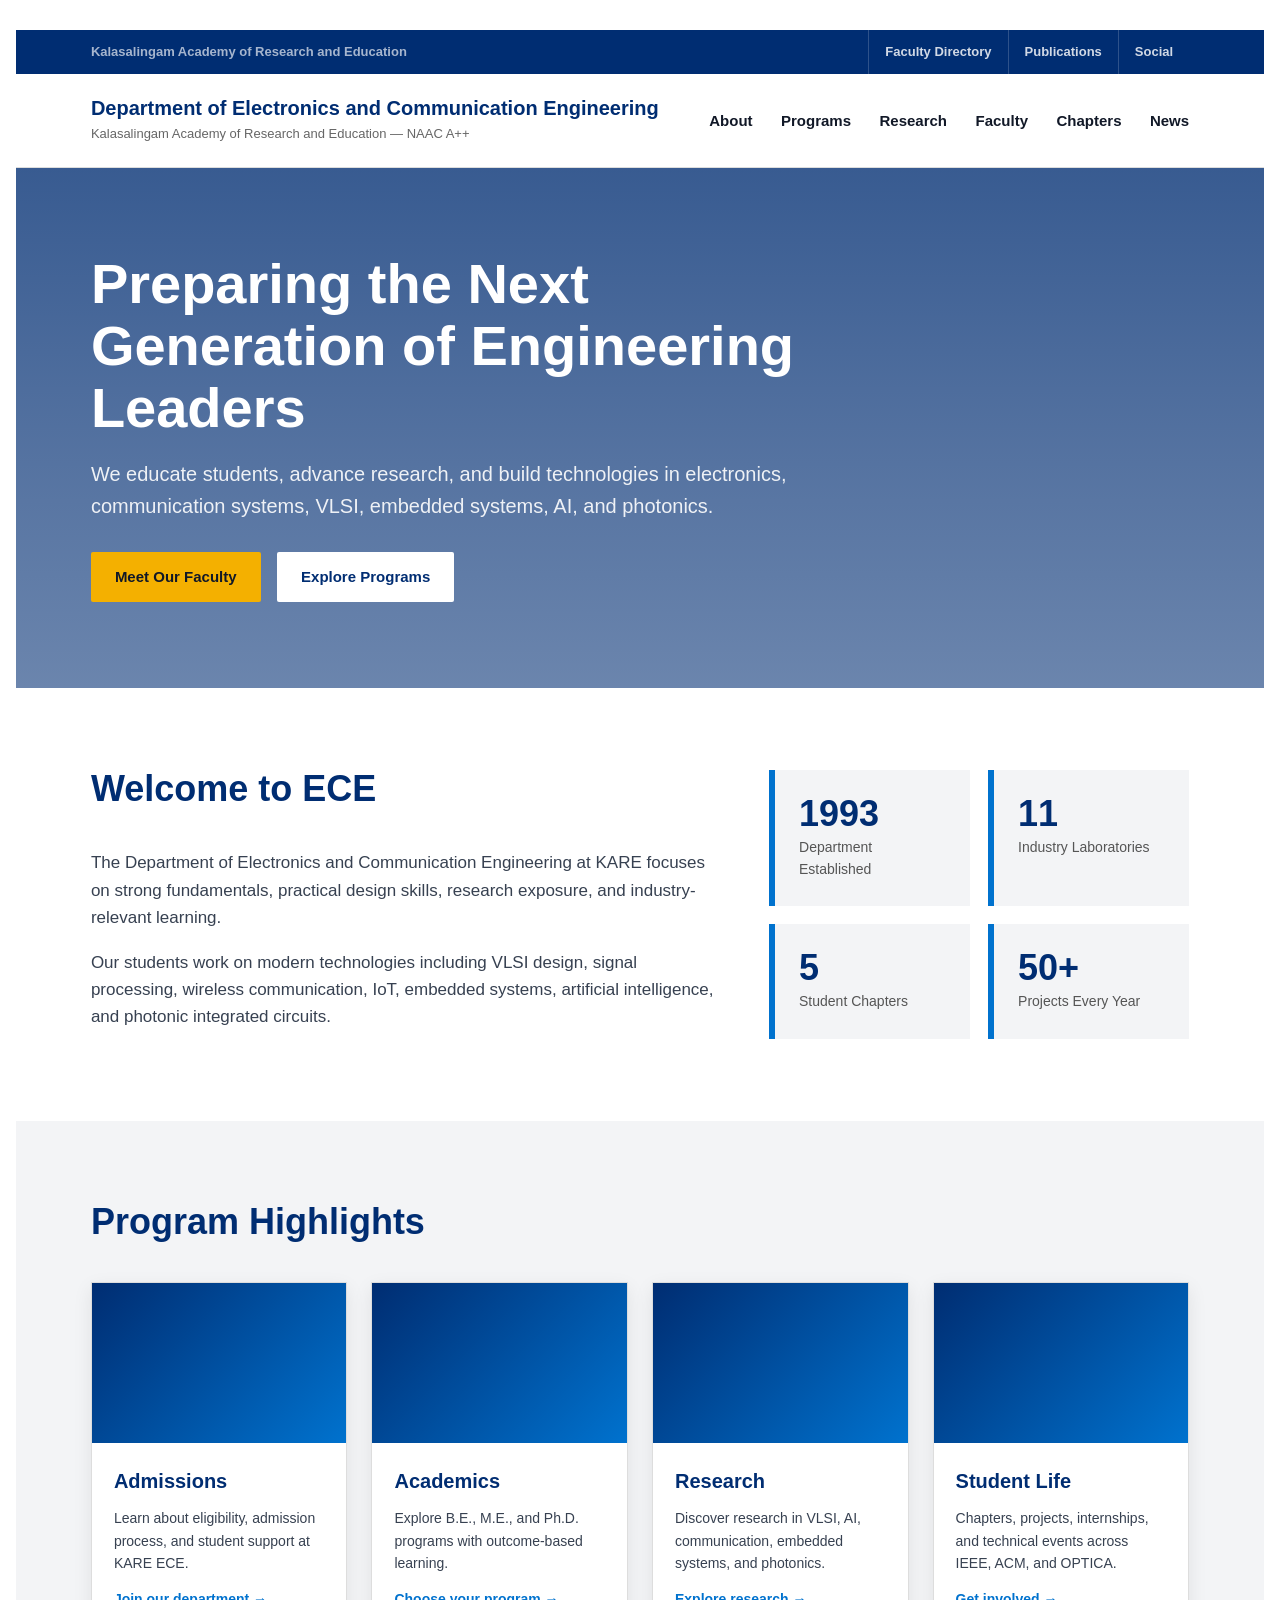
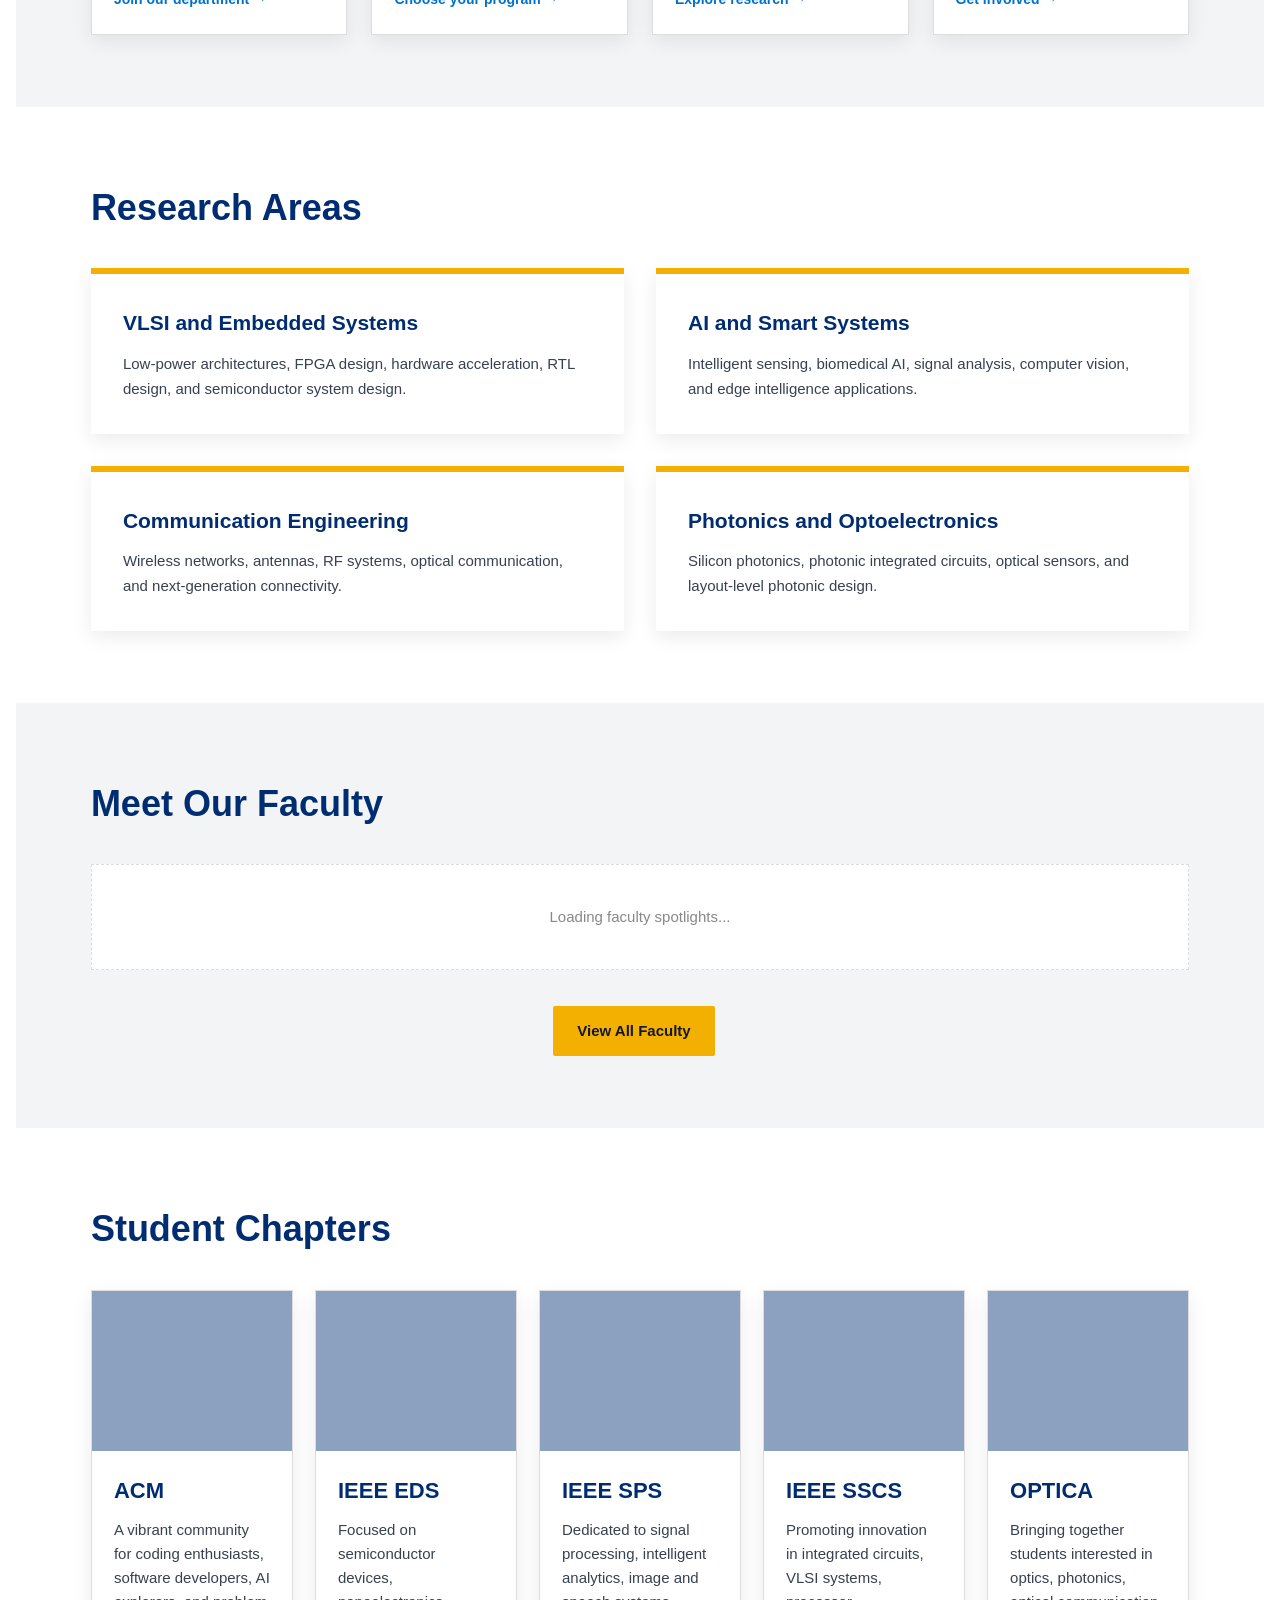
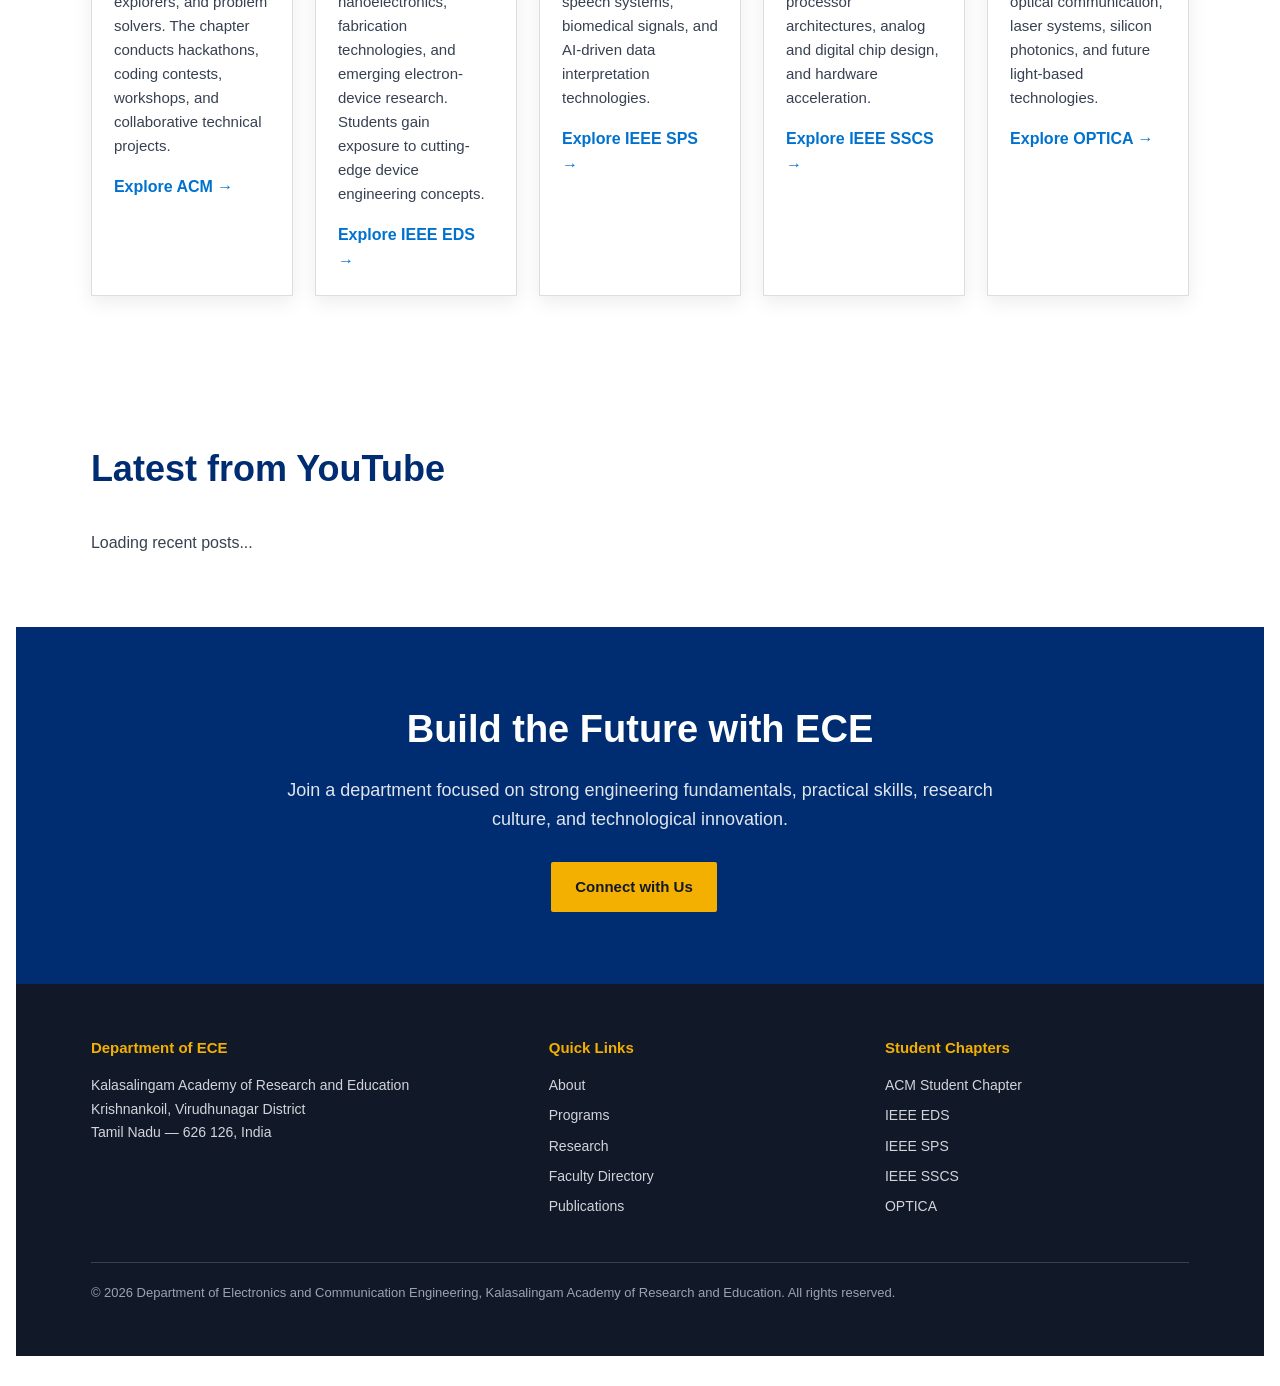
==== index.html @ 32661e1b "Update stats: department established 1993, 11 industry laboratories Co-Authored-By: Claude Sonnet 4." ====
<!DOCTYPE html>
<html lang="en">
<head>
  <meta charset="UTF-8" />
  <meta name="viewport" content="width=device-width, initial-scale=1.0" />
  <meta http-equiv="Content-Security-Policy" content="default-src 'self'; script-src 'self'; style-src 'self'; img-src 'self' data: https:; connect-src 'self' https://eceklu.in; frame-src https://www.youtube.com https://www.youtube-nocookie.com; object-src 'none'; base-uri 'self'; form-action 'self'; frame-ancestors 'none'">
  <meta name="referrer" content="strict-origin-when-cross-origin">
  <meta name="description" content="Department of Electronics and Communication Engineering, Kalasalingam Academy of Research and Education.">
  <title>ECE Department — Kalasalingam University</title>
  <link rel="stylesheet" href="assets/css/common.css">
  <link rel="stylesheet" href="assets/css/home.css">
  <script src="assets/js/common.js" defer></script>
  <script src="assets/js/home.js" defer></script>
</head>
<body>

  <div class="topbar">
    <span>Kalasalingam Academy of Research and Education</span>
    <div class="topbar-links">
      <a href="directory/">Faculty Directory</a>
      <a href="https://magazines.eceklu.in/" target="_blank" rel="noopener noreferrer">Publications</a>
      <a href="https://linktr.ee/kalasalingam.ece" target="_blank" rel="noopener noreferrer">Social</a>
    </div>
  </div>

  <header>
    <div class="logo">
      <h1>Department of Electronics and Communication Engineering</h1>
      <p>Kalasalingam Academy of Research and Education — NAAC A++</p>
    </div>
    <nav>
      <a href="#about">About</a>
      <a href="#programs">Programs</a>
      <a href="#research">Research</a>
      <a href="#faculty">Faculty</a>
      <a href="#chapters">Chapters</a>
      <a href="#news">News</a>
    </nav>
  </header>

  <section class="hero">
    <div class="hero-content">
      <h2>Preparing the Next Generation of Engineering Leaders</h2>
      <p>We educate students, advance research, and build technologies in electronics, communication systems, VLSI, embedded systems, AI, and photonics.</p>
      <a href="directory/" class="btn">Meet Our Faculty</a>
      <a href="#programs" class="btn secondary">Explore Programs</a>
    </div>
  </section>

  <section id="about">
    <div class="intro">
      <div>
        <h2 class="section-title">Welcome to ECE</h2>
        <p>The Department of Electronics and Communication Engineering at KARE focuses on strong fundamentals, practical design skills, research exposure, and industry-relevant learning.</p>
        <p>Our students work on modern technologies including VLSI design, signal processing, wireless communication, IoT, embedded systems, artificial intelligence, and photonic integrated circuits.</p>
      </div>
      <div class="stats">
        <div class="stat">
          <h3>1993</h3>
          <p>Department Established</p>
        </div>
        <div class="stat">
          <h3>11</h3>
          <p>Industry Laboratories</p>
        </div>
        <div class="stat">
          <h3>5</h3>
          <p>Student Chapters</p>
        </div>
        <div class="stat">
          <h3>50+</h3>
          <p>Projects Every Year</p>
        </div>
      </div>
    </div>
  </section>

  <section class="highlight" id="programs">
    <h2 class="section-title">Program Highlights</h2>
    <div class="cards">
      <div class="card">
        <div class="card-img"></div>
        <div class="card-content">
          <h3>Admissions</h3>
          <p>Learn about eligibility, admission process, and student support at KARE ECE.</p>
          <a href="#">Join our department →</a>
        </div>
      </div>
      <div class="card">
        <div class="card-img"></div>
        <div class="card-content">
          <h3>Academics</h3>
          <p>Explore B.E., M.E., and Ph.D. programs with outcome-based learning.</p>
          <a href="#">Choose your program →</a>
        </div>
      </div>
      <div class="card">
        <div class="card-img"></div>
        <div class="card-content">
          <h3>Research</h3>
          <p>Discover research in VLSI, AI, communication, embedded systems, and photonics.</p>
          <a href="#research">Explore research →</a>
        </div>
      </div>
      <div class="card">
        <div class="card-img"></div>
        <div class="card-content">
          <h3>Student Life</h3>
          <p>Chapters, projects, internships, and technical events across IEEE, ACM, and OPTICA.</p>
          <a href="#">Get involved →</a>
        </div>
      </div>
    </div>
  </section>

  <section id="research">
    <h2 class="section-title">Research Areas</h2>
    <div class="feature-grid">
      <div class="feature">
        <h3>VLSI and Embedded Systems</h3>
        <p>Low-power architectures, FPGA design, hardware acceleration, RTL design, and semiconductor system design.</p>
      </div>
      <div class="feature">
        <h3>AI and Smart Systems</h3>
        <p>Intelligent sensing, biomedical AI, signal analysis, computer vision, and edge intelligence applications.</p>
      </div>
      <div class="feature">
        <h3>Communication Engineering</h3>
        <p>Wireless networks, antennas, RF systems, optical communication, and next-generation connectivity.</p>
      </div>
      <div class="feature">
        <h3>Photonics and Optoelectronics</h3>
        <p>Silicon photonics, photonic integrated circuits, optical sensors, and layout-level photonic design.</p>
      </div>
    </div>
  </section>

  <section class="highlight" id="faculty" aria-label="Faculty spotlights">
    <h2 class="section-title">Meet Our Faculty</h2>
    <div id="faculty-spotlights" class="faculty-grid" role="status" aria-live="polite">
      <div class="faculty-loading">Loading faculty spotlights...</div>
    </div>
    <div class="section-more">
      <a href="directory/" class="btn">View All Faculty</a>
    </div>
  </section>

  <section id="chapters">
    <h2 class="section-title">Student Chapters</h2>
    <div class="chapter-grid">

      <div class="chapter-card">
        <div class="chapter-img acm"></div>
        <div class="chapter-content">
          <h3>ACM</h3>
          <p>A vibrant community for coding enthusiasts, software developers, AI explorers, and problem solvers. The chapter conducts hackathons, coding contests, workshops, and collaborative technical projects.</p>
          <a href="https://karesgbd.acm.org/" target="_blank" rel="noopener noreferrer">Explore ACM →</a>
        </div>
      </div>

      <div class="chapter-card">
        <div class="chapter-img eds"></div>
        <div class="chapter-content">
          <h3>IEEE EDS</h3>
          <p>Focused on semiconductor devices, nanoelectronics, fabrication technologies, and emerging electron-device research. Students gain exposure to cutting-edge device engineering concepts.</p>
          <a href="https://edu.ieee.org/in-kare/eds/" target="_blank" rel="noopener noreferrer">Explore IEEE EDS →</a>
        </div>
      </div>

      <div class="chapter-card">
        <div class="chapter-img sps"></div>
        <div class="chapter-content">
          <h3>IEEE SPS</h3>
          <p>Dedicated to signal processing, intelligent analytics, image and speech systems, biomedical signals, and AI-driven data interpretation technologies.</p>
          <a href="https://www.linkedin.com/company/kare-ieee-sps/" target="_blank" rel="noopener noreferrer">Explore IEEE SPS →</a>
        </div>
      </div>

      <div class="chapter-card">
        <div class="chapter-img sscs"></div>
        <div class="chapter-content">
          <h3>IEEE SSCS</h3>
          <p>Promoting innovation in integrated circuits, VLSI systems, processor architectures, analog and digital chip design, and hardware acceleration.</p>
          <a href="https://www.linkedin.com/in/kare-ieee-solid-state-circuits-society-700172391/" target="_blank" rel="noopener noreferrer">Explore IEEE SSCS →</a>
        </div>
      </div>

      <div class="chapter-card">
        <div class="chapter-img optica"></div>
        <div class="chapter-content">
          <h3>OPTICA</h3>
          <p>Bringing together students interested in optics, photonics, optical communication, laser systems, silicon photonics, and future light-based technologies.</p>
          <a href="https://sites.google.com/klu.ac.in/optica/" target="_blank" rel="noopener noreferrer">Explore OPTICA →</a>
        </div>
      </div>

    </div>
  </section>

  <section id="news" aria-label="Latest updates">
    <h2 class="section-title">Latest from YouTube</h2>
    <div id="content" role="status" aria-live="polite">Loading recent posts...</div>
  </section>

  <section class="cta">
    <h2>Build the Future with ECE</h2>
    <p>Join a department focused on strong engineering fundamentals, practical skills, research culture, and technological innovation.</p>
    <a href="https://linktr.ee/kalasalingam.ece" target="_blank" rel="noopener noreferrer" class="btn">Connect with Us</a>
  </section>

  <footer>
    <div class="footer-grid">
      <div>
        <h3>Department of ECE</h3>
        <p>Kalasalingam Academy of Research and Education<br>Krishnankoil, Virudhunagar District<br>Tamil Nadu — 626 126, India</p>
      </div>
      <div>
        <h3>Quick Links</h3>
        <a href="#about">About</a>
        <a href="#programs">Programs</a>
        <a href="#research">Research</a>
        <a href="directory/">Faculty Directory</a>
        <a href="https://magazines.eceklu.in/" target="_blank" rel="noopener noreferrer">Publications</a>
      </div>
      <div>
        <h3>Student Chapters</h3>
        <a href="https://karesgbd.acm.org/" target="_blank" rel="noopener noreferrer">ACM Student Chapter</a>
        <a href="https://edu.ieee.org/in-kare/eds/" target="_blank" rel="noopener noreferrer">IEEE EDS</a>
        <a href="https://www.linkedin.com/company/kare-ieee-sps/" target="_blank" rel="noopener noreferrer">IEEE SPS</a>
        <a href="https://www.linkedin.com/in/kare-ieee-solid-state-circuits-society-700172391/" target="_blank" rel="noopener noreferrer">IEEE SSCS</a>
        <a href="https://sites.google.com/klu.ac.in/optica/" target="_blank" rel="noopener noreferrer">OPTICA</a>
      </div>
    </div>
    <div class="copyright">
      &copy; 2026 Department of Electronics and Communication Engineering, Kalasalingam Academy of Research and Education. All rights reserved.
    </div>
  </footer>

</body>
</html>
---- assets/css/common.css ----
:root {
  color-scheme: light dark;
  --brand-blue: #0d5cab;
  --brand-blue-ink: #123f73;
  --brand-blue-muted: #4b6789;
  --brand-blue-soft: #f4f8fe;
  --brand-blue-border: #d3dfef;
  --bg: #f7f9fc;
  --surface: #ffffff;
  --text: #1a1a1a;
  --muted: #555555;
  --link: var(--brand-blue);
  --border: #d9dee5;
  --photo-bg: #f4f6f8;
  --photo-fallback-text: #4a5560;
  --photo-fallback-grad-1: #e7edf3;
  --photo-fallback-grad-2: #f7fafc;
}

@media (prefers-color-scheme: dark) {
  :root {
    --bg: #0f141b;
    --surface: #171e27;
    --text: #e7edf5;
    --muted: #a9b6c5;
    --link: #8ab4ff;
    --border: #2b3643;
    --photo-bg: #121923;
    --photo-fallback-text: #c7d2df;
    --photo-fallback-grad-1: #223142;
    --photo-fallback-grad-2: #172331;
  }
}

body {
  font-family: "Segoe UI", "Helvetica Neue", Helvetica, Arial, sans-serif;
  max-width: 1000px;
  margin: 30px auto;
  padding: 0 16px;
  line-height: 1.5;
  color: var(--text);
  background: var(--bg);
}

a {
  color: var(--link);
  text-decoration: none;
}

a:hover,
a:focus-visible {
  text-decoration: underline;
}

.meta {
  margin: 4px 0;
  color: var(--muted);
  font-size: 0.96rem;
}

.photo-wrap {
  border: 1px solid var(--border);
  border-radius: 10px;
  overflow: hidden;
  background: var(--photo-bg);
  flex-shrink: 0;
  position: relative;
}

.photo {
  width: 100%;
  height: 100%;
  object-fit: cover;
  display: block;
}

.photo-fallback {
  width: 100%;
  height: 100%;
  display: none;
  align-items: center;
  justify-content: center;
  color: var(--photo-fallback-text);
  font-weight: 700;
  background: linear-gradient(145deg, var(--photo-fallback-grad-1), var(--photo-fallback-grad-2));
}
---- assets/css/home.css ----
/* ─── Variables ──────────────────────────────────────────────── */
:root {
  --blue:       #002d72;
  --light-blue: #0072ce;
  --gold:       #f4b000;
  --dark:       #111827;
  --gray:       #f3f4f6;
  --text:       #374151;
  --white:      #ffffff;
  --border:     #dddddd;
  --shadow:     0 6px 18px rgba(0, 0, 0, 0.08);
}

/* ─── Base overrides ─────────────────────────────────────────── */
*,
*::before,
*::after {
  margin: 0;
  padding: 0;
  box-sizing: border-box;
}

body {
  font-family: Arial, Helvetica, sans-serif;
  color: var(--text);
  line-height: 1.6;
  background: var(--white);
  max-width: 100%;
  -webkit-font-smoothing: antialiased;
}

a {
  text-decoration: none;
  color: inherit;
}

/* ─── Topbar ─────────────────────────────────────────────────── */
.topbar {
  background: var(--blue);
  color: white;
  padding: 0 6%;
  height: 44px;
  display: flex;
  justify-content: space-between;
  align-items: center;
  position: sticky;
  top: 0;
  z-index: 20;
}

.topbar span {
  font-size: 13px;
  font-weight: 600;
  color: rgba(255, 255, 255, 0.65);
  white-space: nowrap;
}

.topbar-links {
  display: flex;
  align-items: stretch;
  height: 100%;
}

.topbar a {
  display: flex;
  align-items: center;
  padding: 0 16px;
  font-size: 13px;
  font-weight: 600;
  color: rgba(255, 255, 255, 0.82);
  border-left: 1px solid rgba(255, 255, 255, 0.18);
  transition: color 0.12s, background 0.12s;
  white-space: nowrap;
}

.topbar a:hover {
  color: var(--white);
  background: rgba(255, 255, 255, 0.08);
}

/* ─── Header ─────────────────────────────────────────────────── */
header {
  background: var(--white);
  border-bottom: 1px solid var(--border);
  padding: 22px 6%;
  display: flex;
  justify-content: space-between;
  align-items: center;
  gap: 24px;
}

.logo h1 {
  color: var(--blue);
  font-size: 20px;
  line-height: 1.25;
}

.logo p {
  color: #666;
  font-size: 13px;
  margin-top: 3px;
}

nav a {
  margin-left: 24px;
  font-size: 15px;
  font-weight: bold;
  color: var(--dark);
  transition: color 0.12s;
}

nav a:hover {
  color: var(--light-blue);
}

/* ─── Hero ───────────────────────────────────────────────────── */
.hero {
  min-height: 520px;
  background:
    linear-gradient(rgba(0, 45, 114, 0.78), rgba(0, 45, 114, 0.58)),
    url("https://images.unsplash.com/photo-1581090700227-1e37b190418e?auto=format&fit=crop&w=1600&q=80");
  background-size: cover;
  background-position: center;
  color: var(--white);
  display: flex;
  align-items: center;
  padding: 60px 6%;
}

.hero-content {
  max-width: 760px;
}

.hero h2 {
  font-size: 56px;
  line-height: 1.1;
  margin-bottom: 20px;
}

.hero p {
  font-size: 20px;
  margin-bottom: 30px;
  opacity: 0.9;
}

/* ─── Buttons ────────────────────────────────────────────────── */
.btn {
  display: inline-block;
  background: var(--gold);
  color: var(--dark);
  padding: 13px 24px;
  font-weight: bold;
  font-size: 15px;
  border-radius: 2px;
  margin-right: 12px;
  transition: opacity 0.15s;
}

.btn:hover {
  opacity: 0.88;
  color: var(--dark);
}

.btn.secondary {
  background: var(--white);
  color: var(--blue);
}

/* ─── Sections ───────────────────────────────────────────────── */
section {
  padding: 72px 6%;
}

.section-title {
  font-size: 36px;
  color: var(--blue);
  margin-bottom: 32px;
}

.highlight {
  background: var(--gray);
}

/* ─── Intro ──────────────────────────────────────────────────── */
.intro {
  display: grid;
  grid-template-columns: 1.2fr 0.8fr;
  gap: 48px;
  align-items: center;
}

.intro p {
  font-size: 17px;
  margin-bottom: 18px;
  color: var(--text);
}

/* ─── Stats ──────────────────────────────────────────────────── */
.stats {
  display: grid;
  grid-template-columns: repeat(2, 1fr);
  gap: 18px;
}

.stat {
  background: var(--gray);
  padding: 26px 24px;
  border-left: 6px solid var(--light-blue);
}

.stat h3 {
  font-size: 36px;
  color: var(--blue);
  margin-bottom: 4px;
  line-height: 1;
}

.stat p {
  margin: 0;
  font-size: 14px;
  color: #555;
}

/* ─── Program cards ──────────────────────────────────────────── */
.cards {
  display: grid;
  grid-template-columns: repeat(4, 1fr);
  gap: 24px;
}

.card {
  background: var(--white);
  border: 1px solid var(--border);
  box-shadow: var(--shadow);
}

.card-img {
  height: 160px;
  background: linear-gradient(135deg, var(--blue), var(--light-blue));
}

.card-content {
  padding: 22px;
}

.card h3 {
  color: var(--blue);
  font-size: 20px;
  margin-bottom: 10px;
}

.card p {
  font-size: 14px;
  color: var(--text);
  line-height: 1.6;
}

.card a {
  display: inline-block;
  margin-top: 14px;
  color: var(--light-blue);
  font-weight: bold;
  font-size: 14px;
}

.card a:hover {
  text-decoration: underline;
}

/* ─── Research features ──────────────────────────────────────── */
.feature-grid {
  display: grid;
  grid-template-columns: 1fr 1fr;
  gap: 32px;
}

.feature {
  background: var(--white);
  padding: 32px;
  border-top: 6px solid var(--gold);
  box-shadow: var(--shadow);
}

.feature h3 {
  color: var(--blue);
  font-size: 21px;
  margin-bottom: 12px;
}

.feature p {
  font-size: 15px;
  color: var(--text);
  line-height: 1.65;
}

/* ─── Faculty grid ───────────────────────────────────────────── */
.faculty-grid {
  display: grid;
  grid-template-columns: repeat(3, 1fr);
  gap: 28px;
}

.faculty-card {
  background: white;
  border: 1px solid #ddd;
  overflow: hidden;
  box-shadow: 0 6px 18px rgba(0, 0, 0, 0.08);
  transition: transform 0.3s ease;
  display: block;
}

.faculty-card:hover {
  transform: translateY(-6px);
}

.faculty-loading {
  grid-column: 1 / -1;
  text-align: center;
  padding: 40px;
  color: #888;
  font-size: 15px;
  border: 1px dashed #ddd;
  background: white;
}

.faculty-photo-wrap {
  width: 100%;
}

.faculty-photo-wrap .photo-wrap {
  width: 100%;
  height: 320px;
  position: relative;
  overflow: hidden;
}

.faculty-photo-wrap .photo-wrap .photo {
  width: 100%;
  height: 100%;
  object-fit: cover;
  display: block;
}

.faculty-photo-wrap .photo-wrap .photo-fallback {
  position: absolute;
  inset: 0;
  background: linear-gradient(135deg, var(--blue), var(--light-blue));
}

.faculty-content {
  padding: 24px;
}

.faculty-content h3 {
  color: var(--blue);
  margin-bottom: 8px;
  font-size: 24px;
}

.faculty-content p {
  font-weight: bold;
  color: #444;
  margin-bottom: 8px;
}

.faculty-content span {
  display: block;
  margin-bottom: 18px;
  color: #666;
}

.faculty-content a {
  color: var(--light-blue);
  font-weight: bold;
}

.faculty-content a:hover {
  text-decoration: underline;
}

.section-more {
  margin-top: 36px;
  text-align: center;
}

/* ─── Student chapters ───────────────────────────────────────── */
.chapter-grid {
  display: grid;
  grid-template-columns: repeat(5, 1fr);
  gap: 22px;
}

.chapter-card {
  background: white;
  border: 1px solid #ddd;
  box-shadow: 0 6px 18px rgba(0, 0, 0, 0.08);
  overflow: hidden;
}

.chapter-img {
  height: 160px;
  background-size: cover;
  background-position: center;
}

.chapter-img.acm {
  background:
    linear-gradient(rgba(0, 45, 114, 0.45), rgba(0, 45, 114, 0.45)),
    url("https://images.unsplash.com/photo-1515879218367-8466d910aaa4?auto=format&fit=crop&w=900&q=80");
  background-size: cover;
  background-position: center;
}

.chapter-img.eds {
  background:
    linear-gradient(rgba(0, 45, 114, 0.45), rgba(0, 45, 114, 0.45)),
    url("https://images.unsplash.com/photo-1518770660439-4636190af475?auto=format&fit=crop&w=900&q=80");
  background-size: cover;
  background-position: center;
}

.chapter-img.sps {
  background:
    linear-gradient(rgba(0, 45, 114, 0.45), rgba(0, 45, 114, 0.45)),
    url("https://images.unsplash.com/photo-1558494949-ef010cbdcc31?auto=format&fit=crop&w=900&q=80");
  background-size: cover;
  background-position: center;
}

.chapter-img.sscs {
  background:
    linear-gradient(rgba(0, 45, 114, 0.45), rgba(0, 45, 114, 0.45)),
    url("https://images.unsplash.com/photo-1555617981-dac3880eac6e?auto=format&fit=crop&w=900&q=80");
  background-size: cover;
  background-position: center;
}

.chapter-img.optica {
  background:
    linear-gradient(rgba(0, 45, 114, 0.45), rgba(0, 45, 114, 0.45)),
    url("https://images.unsplash.com/photo-1532187863486-abf9dbad1b69?auto=format&fit=crop&w=900&q=80");
  background-size: cover;
  background-position: center;
}

.chapter-content {
  padding: 22px;
}

.chapter-content h3 {
  color: var(--blue);
  font-size: 22px;
  margin-bottom: 10px;
}

.chapter-content p {
  font-size: 15px;
  margin-bottom: 16px;
  color: var(--text);
}

.chapter-content a {
  color: var(--light-blue);
  font-weight: bold;
}

.chapter-content a:hover {
  text-decoration: underline;
}

/* ─── Feed ───────────────────────────────────────────────────── */
.feed-meta {
  margin: 0 0 20px;
  font-size: 14px;
  color: #666;
}

.feed-grid {
  display: grid;
  grid-template-columns: repeat(auto-fill, minmax(280px, 1fr));
  gap: 24px;
}

.feed-card {
  background: var(--white);
  border: 1px solid var(--border);
  box-shadow: var(--shadow);
  display: flex;
  flex-direction: column;
  transition: transform 0.2s ease;
}

.feed-card:hover {
  transform: translateY(-4px);
}

.feed-thumb {
  width: 100%;
  aspect-ratio: 16 / 9;
  object-fit: cover;
  display: block;
  background: var(--gray);
}

.feed-body {
  padding: 18px;
  display: flex;
  flex-direction: column;
  gap: 8px;
  flex: 1;
}

.feed-top {
  display: flex;
  justify-content: space-between;
  align-items: center;
  gap: 8px;
}

.platform-pill {
  background: var(--blue);
  color: var(--white);
  font-size: 11px;
  font-weight: bold;
  letter-spacing: 0.08em;
  text-transform: uppercase;
  padding: 2px 8px;
  border-radius: 2px;
}

.feed-date {
  font-size: 12px;
  color: #888;
  flex-shrink: 0;
}

.feed-author {
  margin: 0;
  font-size: 15px;
  font-weight: bold;
  color: var(--dark);
}

.feed-text {
  margin: 0;
  font-size: 14px;
  line-height: 1.55;
  color: var(--text);
  flex: 1;
}

.feed-actions {
  display: flex;
  gap: 14px;
  align-items: center;
  flex-wrap: wrap;
  padding-top: 10px;
  border-top: 1px solid #eee;
  margin-top: auto;
}

.feed-link {
  font-weight: bold;
  font-size: 13px;
  background: none;
  border: 0;
  padding: 0;
  color: var(--light-blue);
  cursor: pointer;
  text-decoration: none;
}

.feed-link:hover,
.feed-link:focus-visible {
  text-decoration: underline;
}

/* ─── CTA ────────────────────────────────────────────────────── */
.cta {
  background: var(--blue);
  color: var(--white);
  text-align: center;
}

.cta h2 {
  font-size: 38px;
  margin-bottom: 16px;
}

.cta p {
  max-width: 720px;
  margin: 0 auto 28px;
  font-size: 18px;
  opacity: 0.88;
}

/* ─── Footer ─────────────────────────────────────────────────── */
footer {
  background: #111827;
  color: var(--white);
  padding: 52px 6%;
}

.footer-grid {
  display: grid;
  grid-template-columns: 1.4fr 1fr 1fr;
  gap: 32px;
}

footer h3 {
  margin-bottom: 14px;
  color: var(--gold);
  font-size: 15px;
}

footer p {
  font-size: 14px;
  color: #d1d5db;
  line-height: 1.7;
}

footer a {
  display: block;
  margin-bottom: 8px;
  color: #d1d5db;
  font-size: 14px;
  transition: color 0.12s;
}

footer a:hover {
  color: var(--white);
}

.copyright {
  border-top: 1px solid #374151;
  margin-top: 36px;
  padding-top: 20px;
  font-size: 13px;
  color: #9ca3af;
}

/* ─── Video modal ────────────────────────────────────────────── */
.video-modal {
  position: fixed;
  inset: 0;
  z-index: 1000;
}

.video-modal[hidden] {
  display: none;
}

.video-modal-backdrop {
  position: absolute;
  inset: 0;
  background: rgba(0, 45, 114, 0.75);
  backdrop-filter: blur(4px);
  -webkit-backdrop-filter: blur(4px);
}

.video-modal-panel {
  position: relative;
  width: min(960px, calc(100% - 24px));
  margin: 5vh auto;
  border-radius: 3px;
  background: var(--white);
  border: 1px solid var(--border);
  box-shadow: 0 24px 60px rgba(0, 0, 0, 0.3);
  overflow: hidden;
}

.video-modal-header {
  display: flex;
  justify-content: space-between;
  align-items: center;
  padding: 12px 18px;
  border-bottom: 1px solid var(--border);
}

.video-modal-title {
  margin: 0;
  font-weight: bold;
  font-size: 15px;
  color: var(--dark);
}

.video-modal-close {
  border: 1px solid var(--border);
  border-radius: 3px;
  background: var(--white);
  color: var(--dark);
  padding: 5px 14px;
  font-size: 13px;
  font-weight: bold;
  cursor: pointer;
  transition: background 0.12s;
}

.video-modal-close:hover {
  background: var(--gray);
}

.video-frame-wrap {
  width: 100%;
  aspect-ratio: 16 / 9;
}

.video-iframe {
  width: 100%;
  height: 100%;
  border: 0;
}

body.modal-open {
  overflow: hidden;
}

/* ─── Responsive ─────────────────────────────────────────────── */
@media (max-width: 900px) {
  header {
    flex-direction: column;
    align-items: flex-start;
    gap: 16px;
  }

  nav a {
    margin-left: 0;
    margin-right: 20px;
    display: inline-block;
  }

  .hero h2 {
    font-size: 38px;
  }

  .intro,
  .feature-grid,
  .footer-grid {
    grid-template-columns: 1fr;
  }

  .cards,
  .faculty-grid {
    grid-template-columns: 1fr 1fr;
  }
}

@media (max-width: 1100px) {
  .chapter-grid {
    grid-template-columns: repeat(3, 1fr);
  }
}

@media (max-width: 600px) {
  .topbar {
    flex-direction: column;
    height: auto;
    padding: 10px 4%;
    gap: 8px;
  }

  header {
    padding: 18px 4%;
  }

  section {
    padding: 52px 4%;
  }

  .hero {
    min-height: 420px;
    padding: 48px 4%;
  }

  .hero h2 {
    font-size: 30px;
  }

  .hero p {
    font-size: 16px;
  }

  .section-title {
    font-size: 28px;
  }

  .cards,
  .stats,
  .faculty-grid,
  .chapter-grid {
    grid-template-columns: 1fr;
  }

  .video-modal-panel {
    margin: 10vh auto;
  }
}
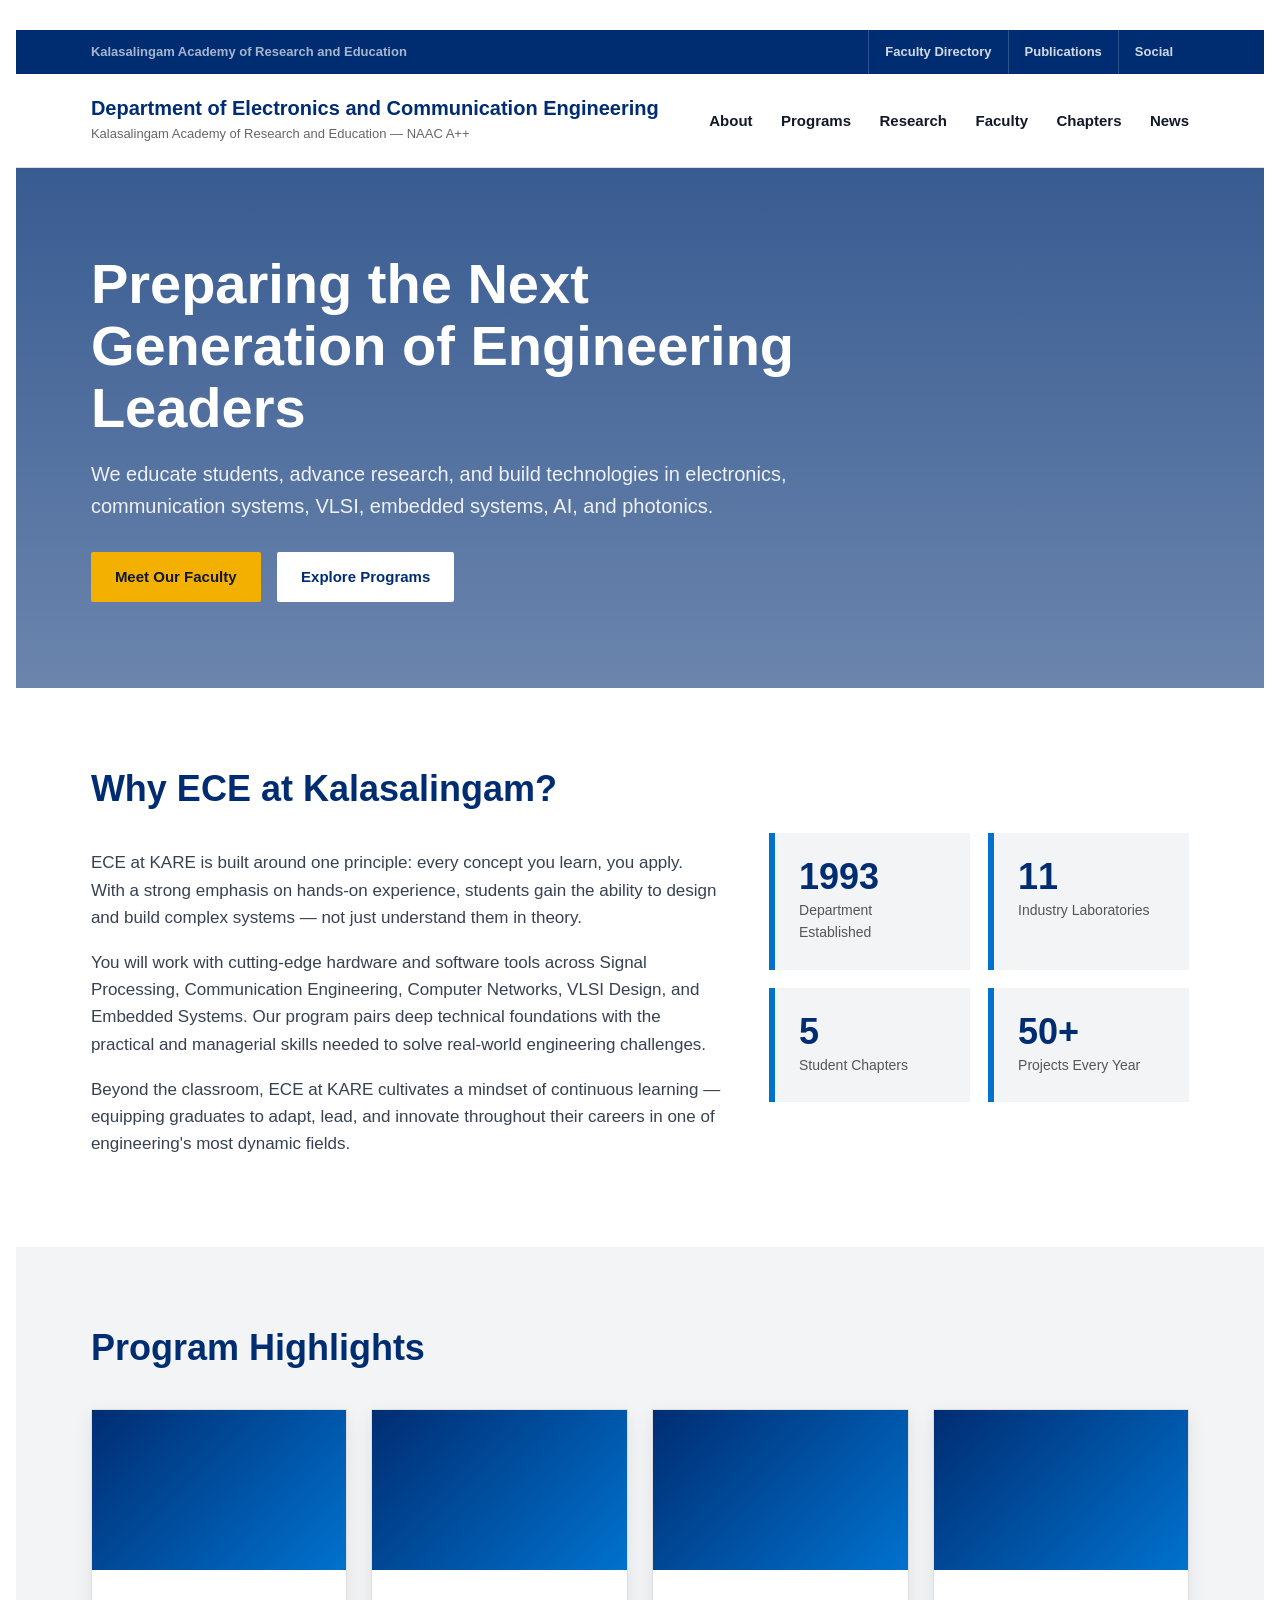
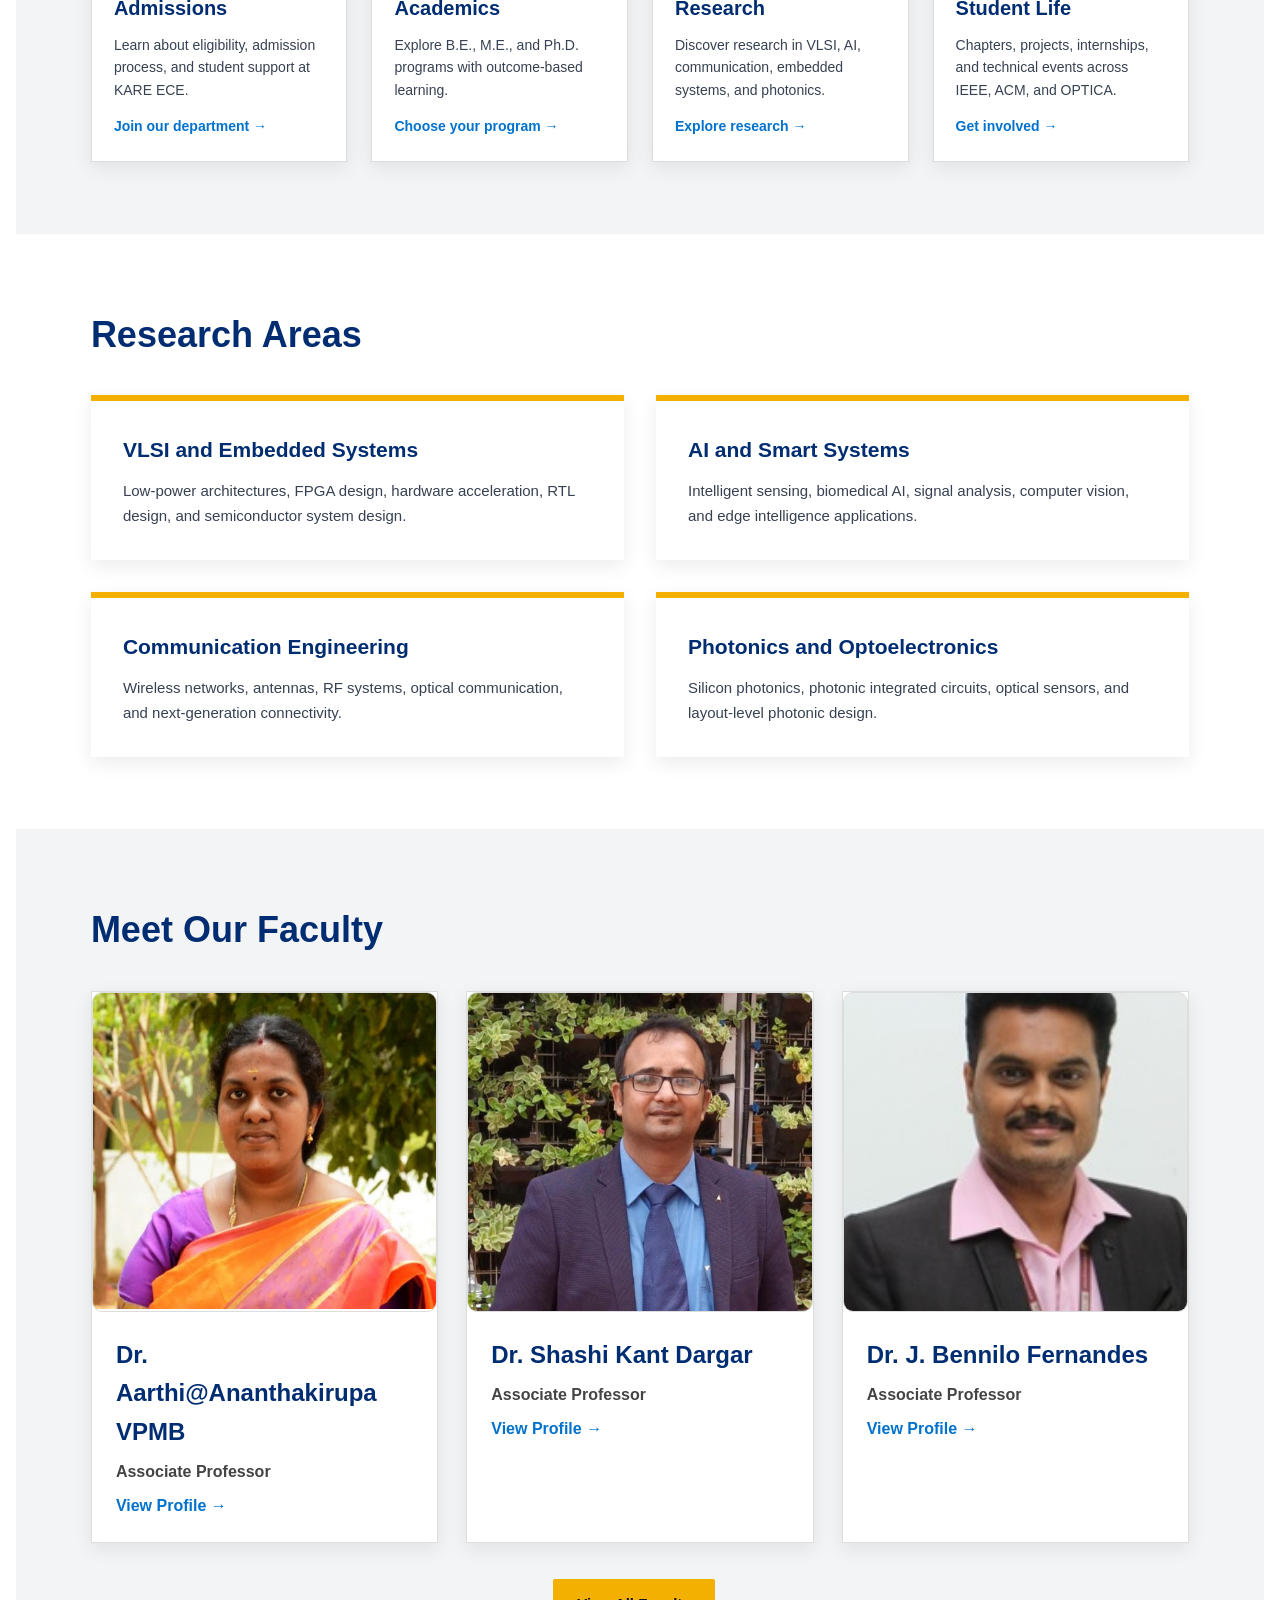
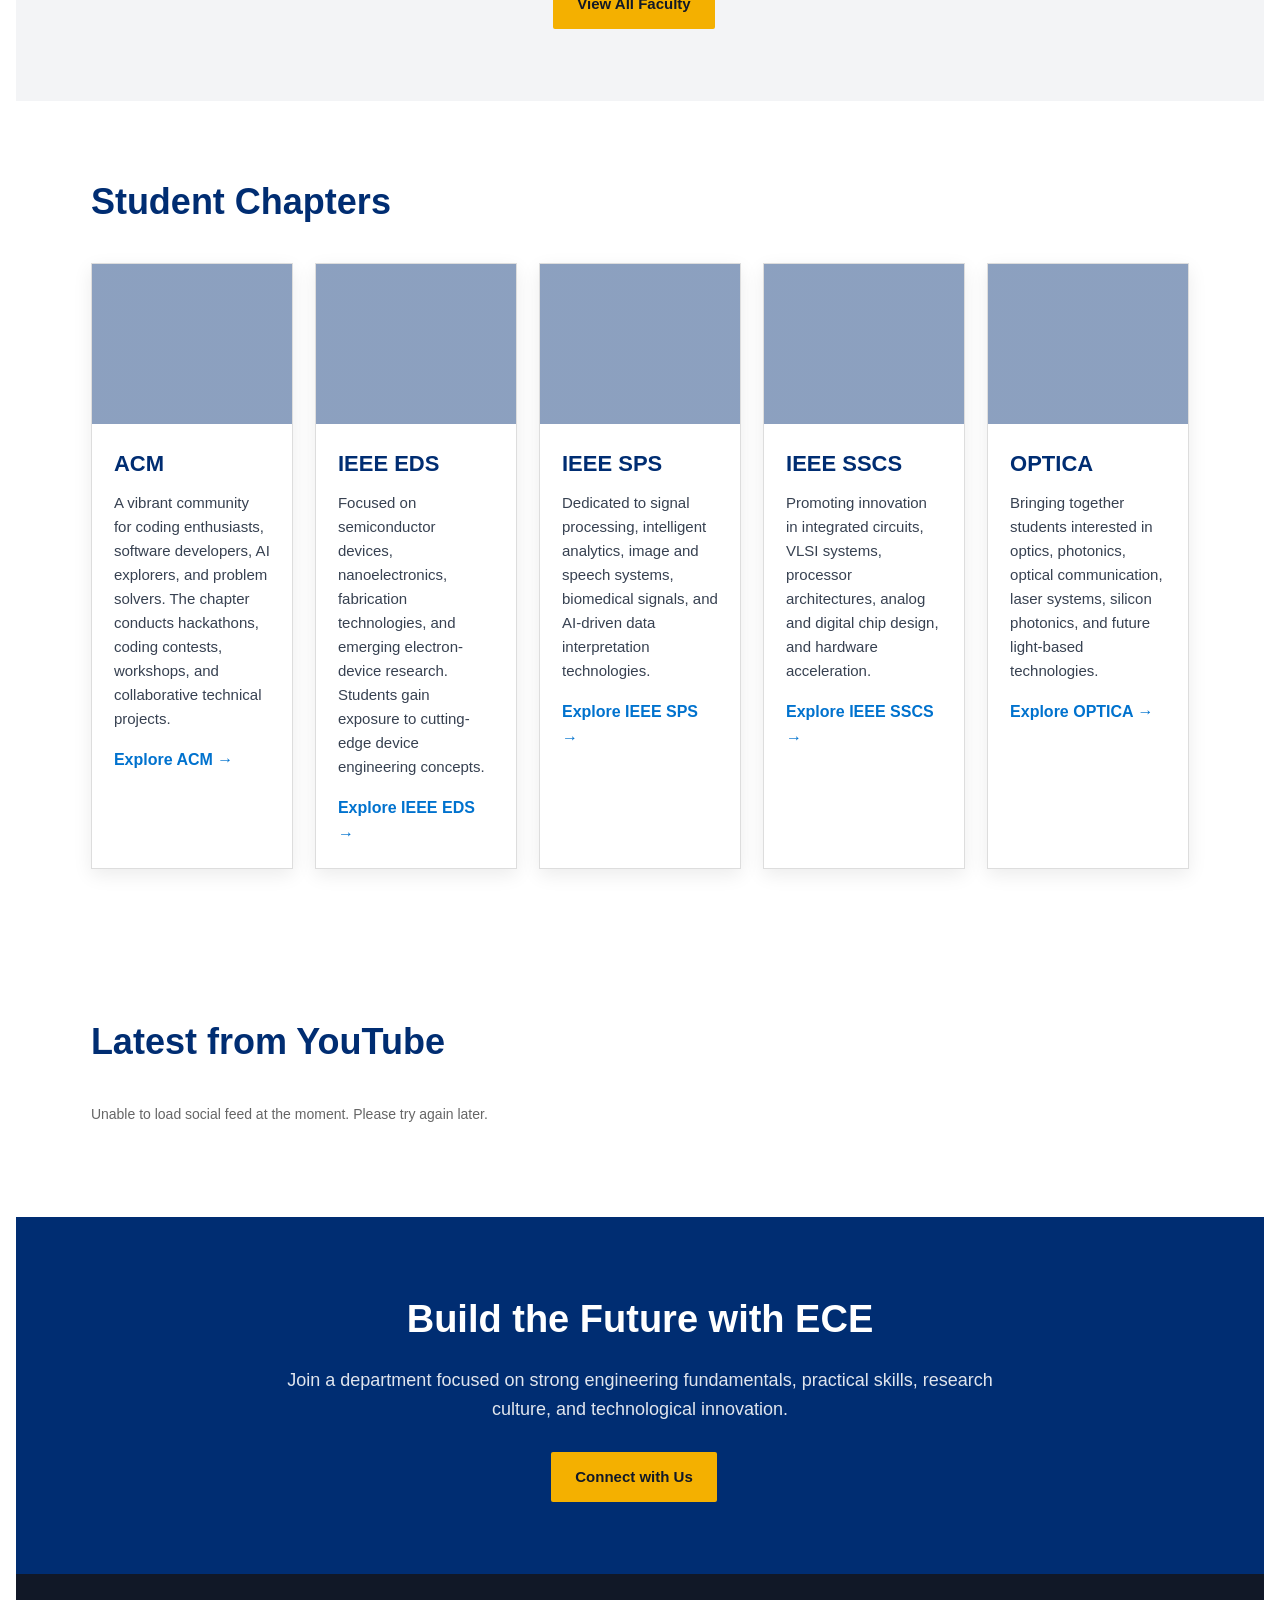
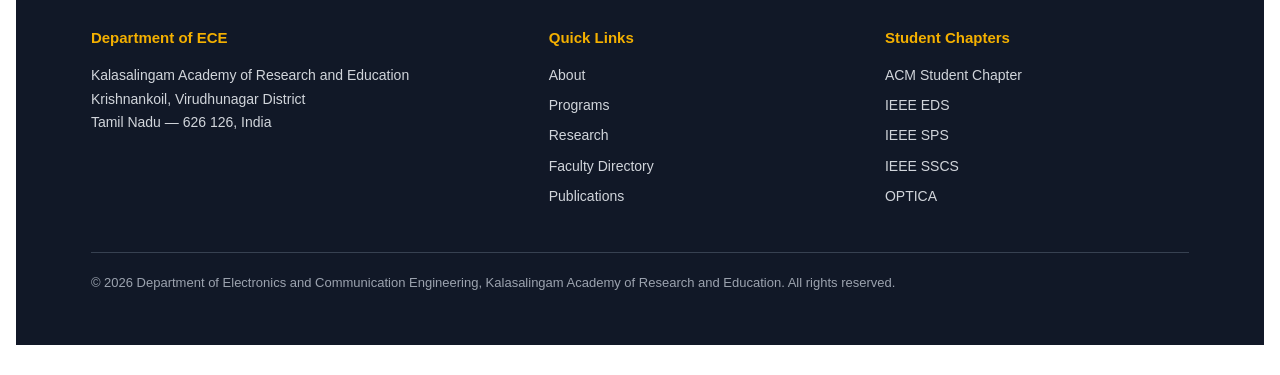
==== commit 0e2bdba5: "Replace Welcome to ECE with compelling Why ECE at Kalasalingam section Rewrote intro copy to be visi" ====
--- a/index.html
+++ b/index.html
@@ -50,9 +50,10 @@
   <section id="about">
     <div class="intro">
       <div>
-        <h2 class="section-title">Welcome to ECE</h2>
-        <p>The Department of Electronics and Communication Engineering at KARE focuses on strong fundamentals, practical design skills, research exposure, and industry-relevant learning.</p>
-        <p>Our students work on modern technologies including VLSI design, signal processing, wireless communication, IoT, embedded systems, artificial intelligence, and photonic integrated circuits.</p>
+        <h2 class="section-title">Why ECE at Kalasalingam?</h2>
+        <p>ECE at KARE is built around one principle: every concept you learn, you apply. With a strong emphasis on hands-on experience, students gain the ability to design and build complex systems — not just understand them in theory.</p>
+        <p>You will work with cutting-edge hardware and software tools across Signal Processing, Communication Engineering, Computer Networks, VLSI Design, and Embedded Systems. Our program pairs deep technical foundations with the practical and managerial skills needed to solve real-world engineering challenges.</p>
+        <p>Beyond the classroom, ECE at KARE cultivates a mindset of continuous learning — equipping graduates to adapt, lead, and innovate throughout their careers in one of engineering's most dynamic fields.</p>
       </div>
       <div class="stats">
         <div class="stat">
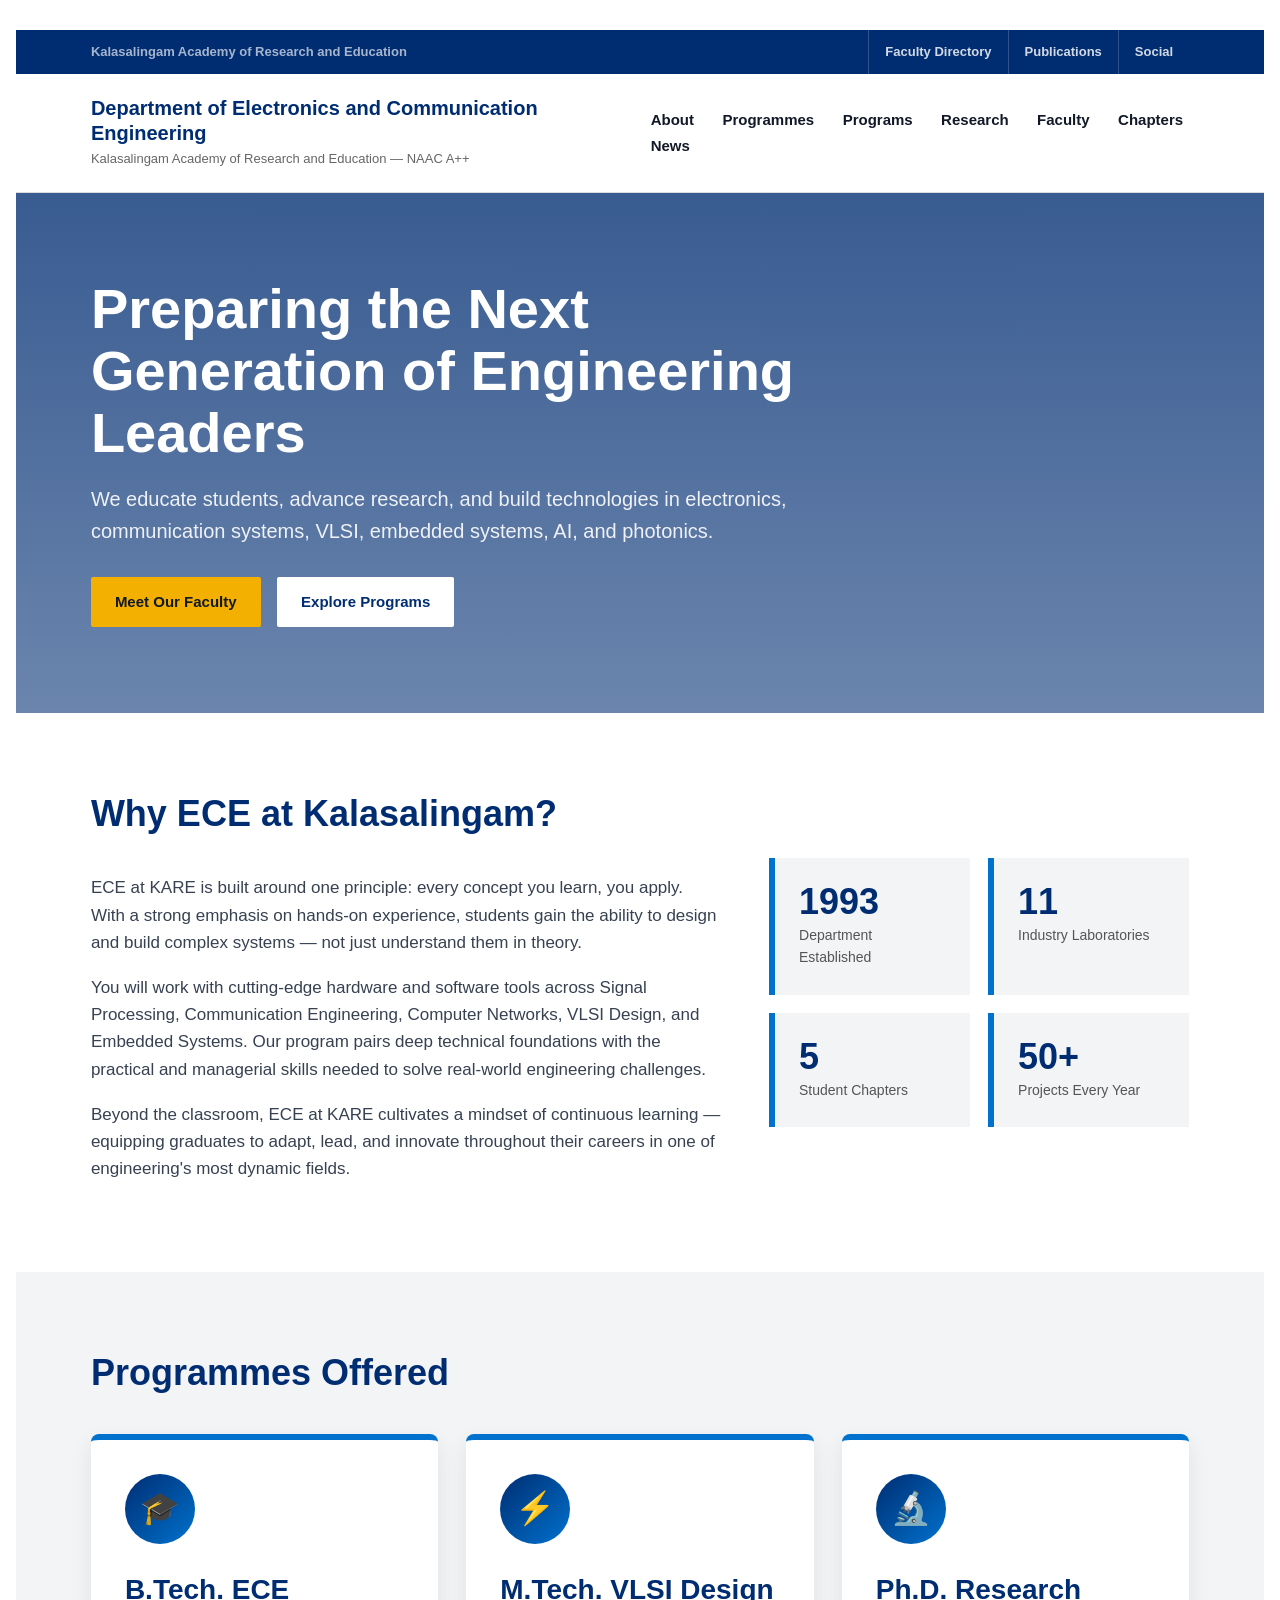
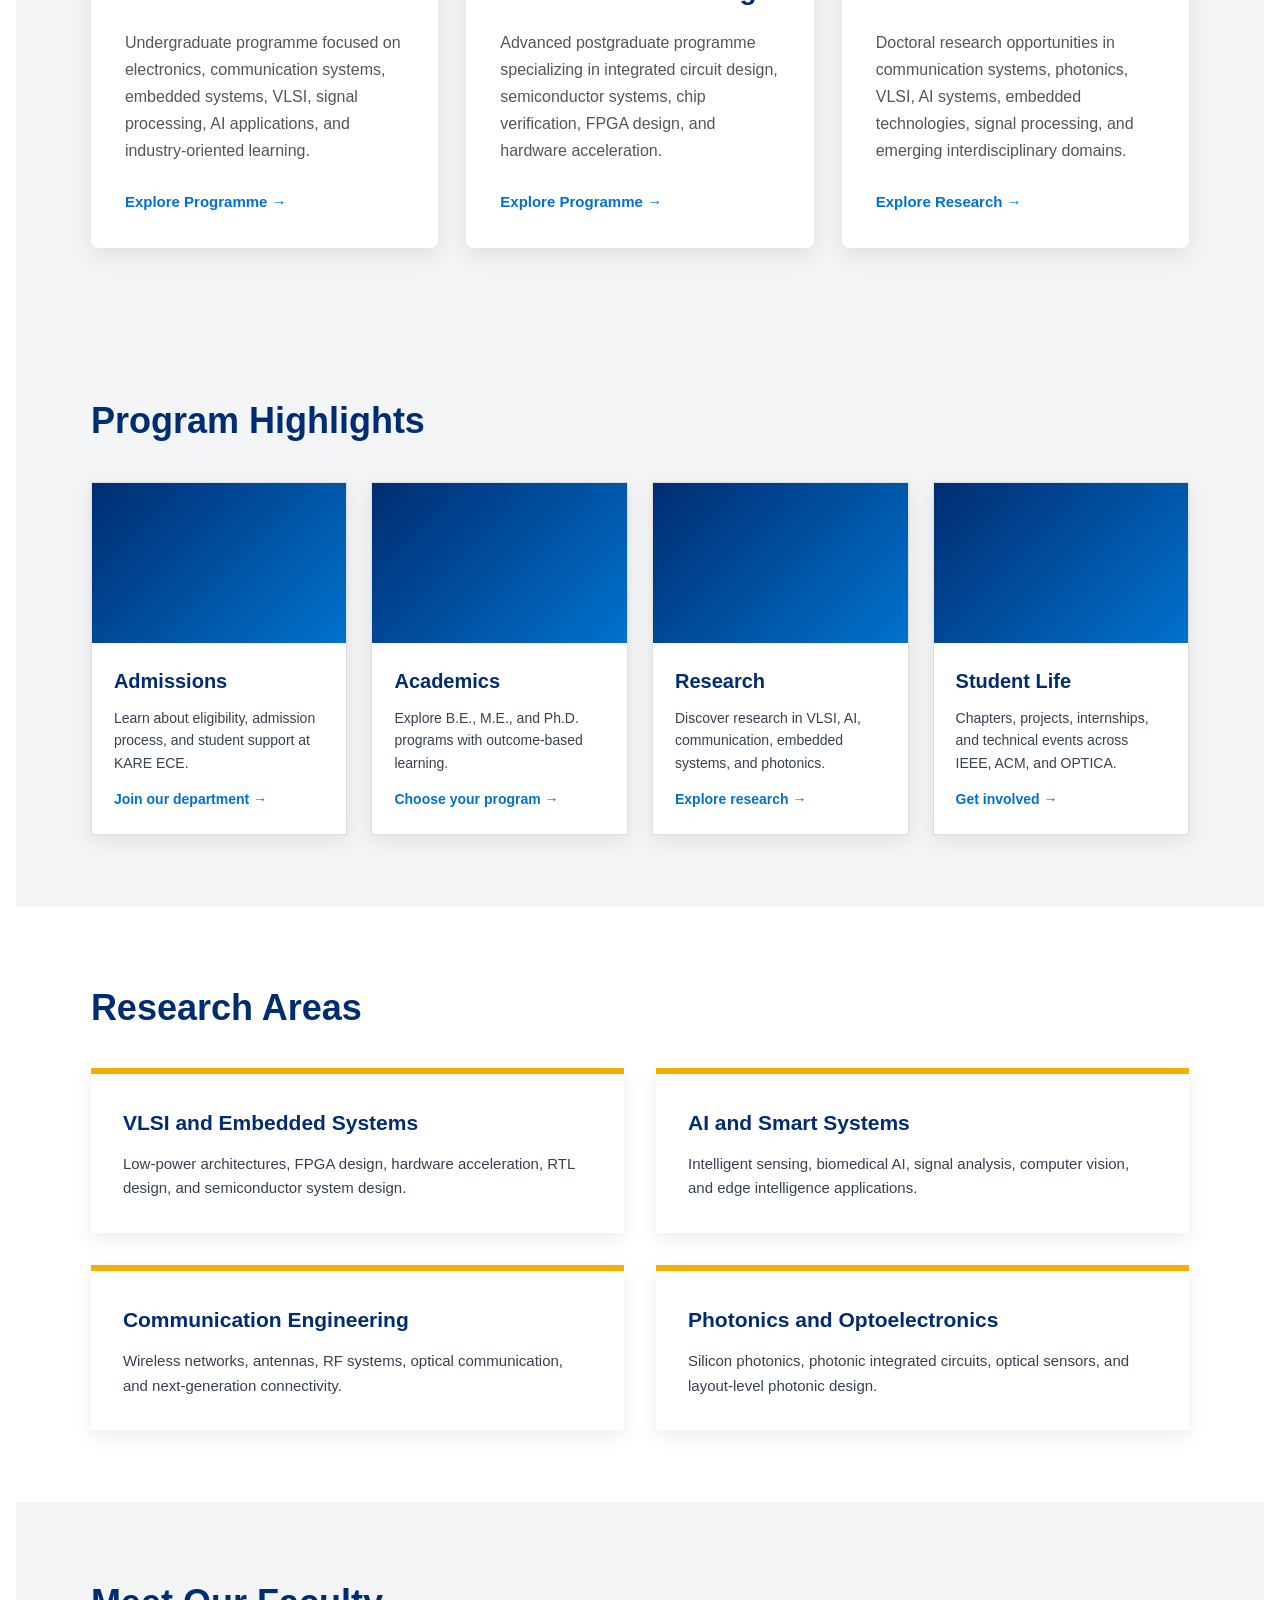
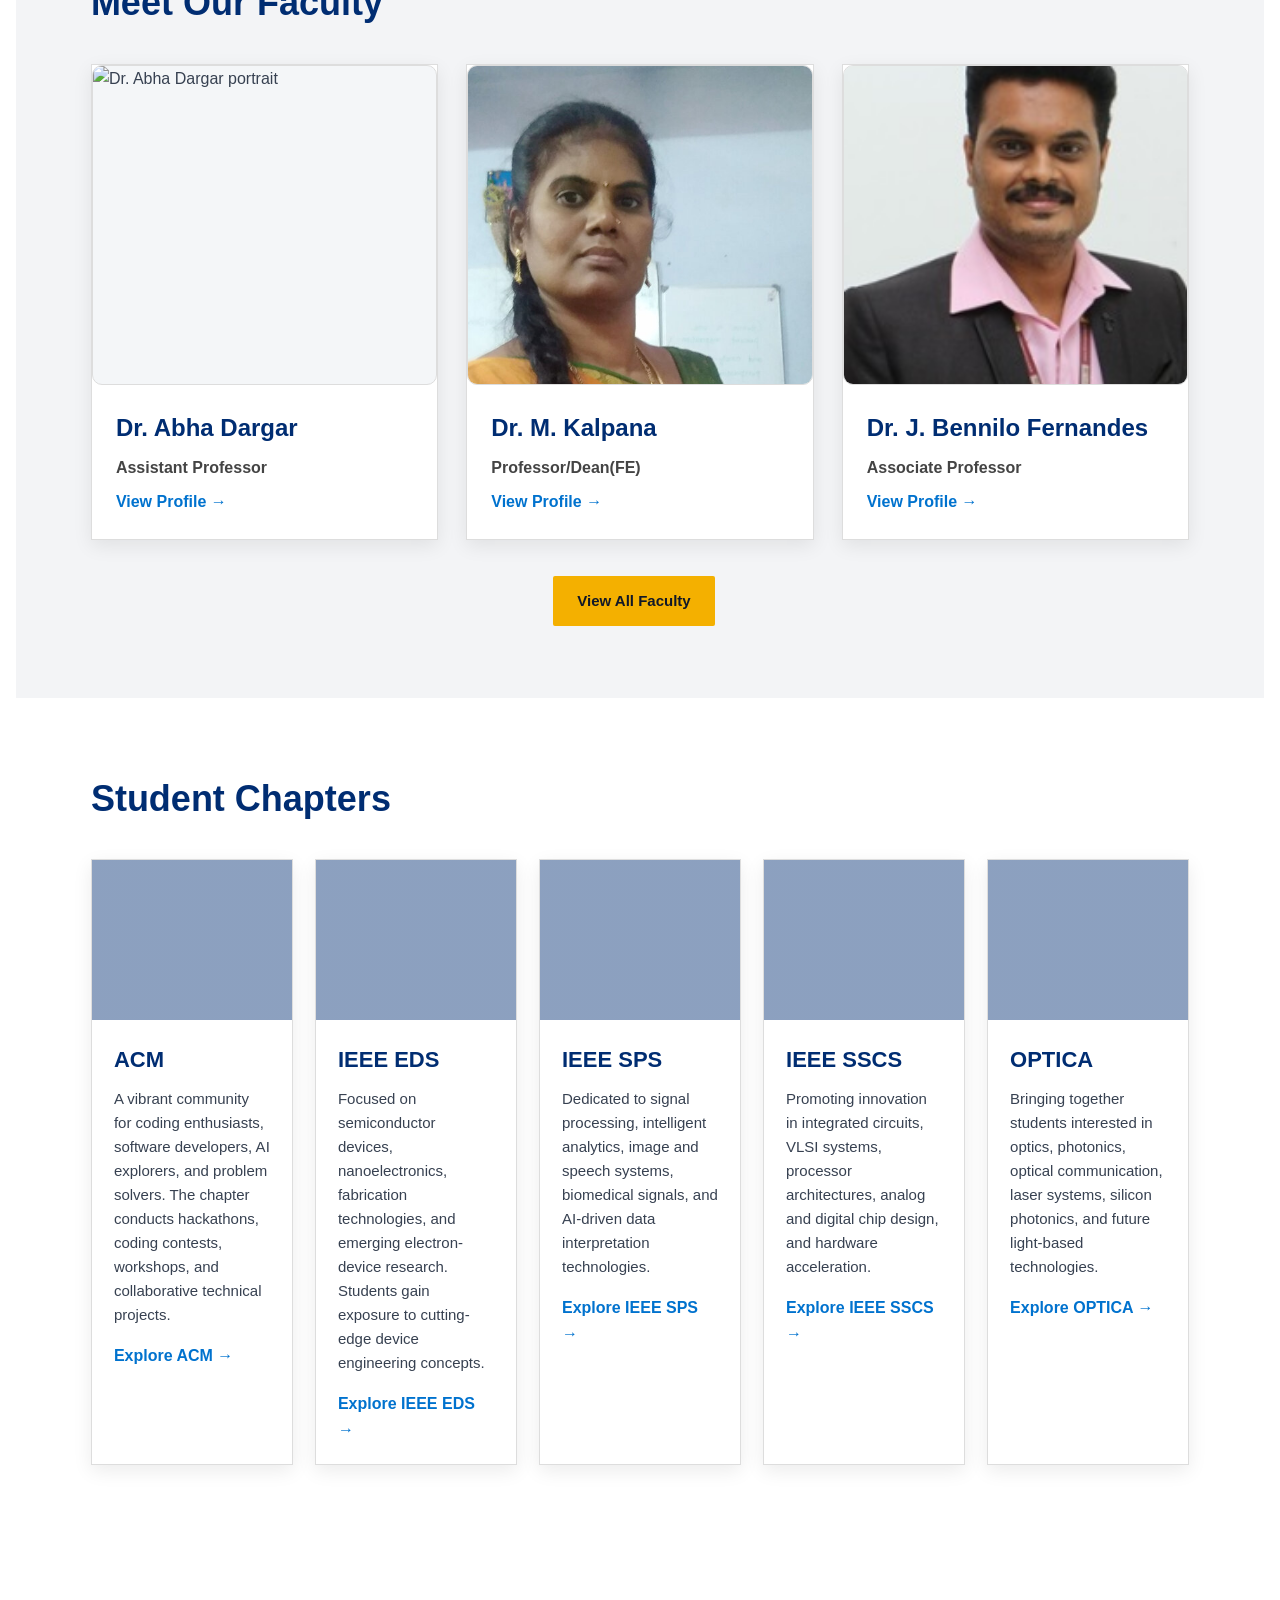
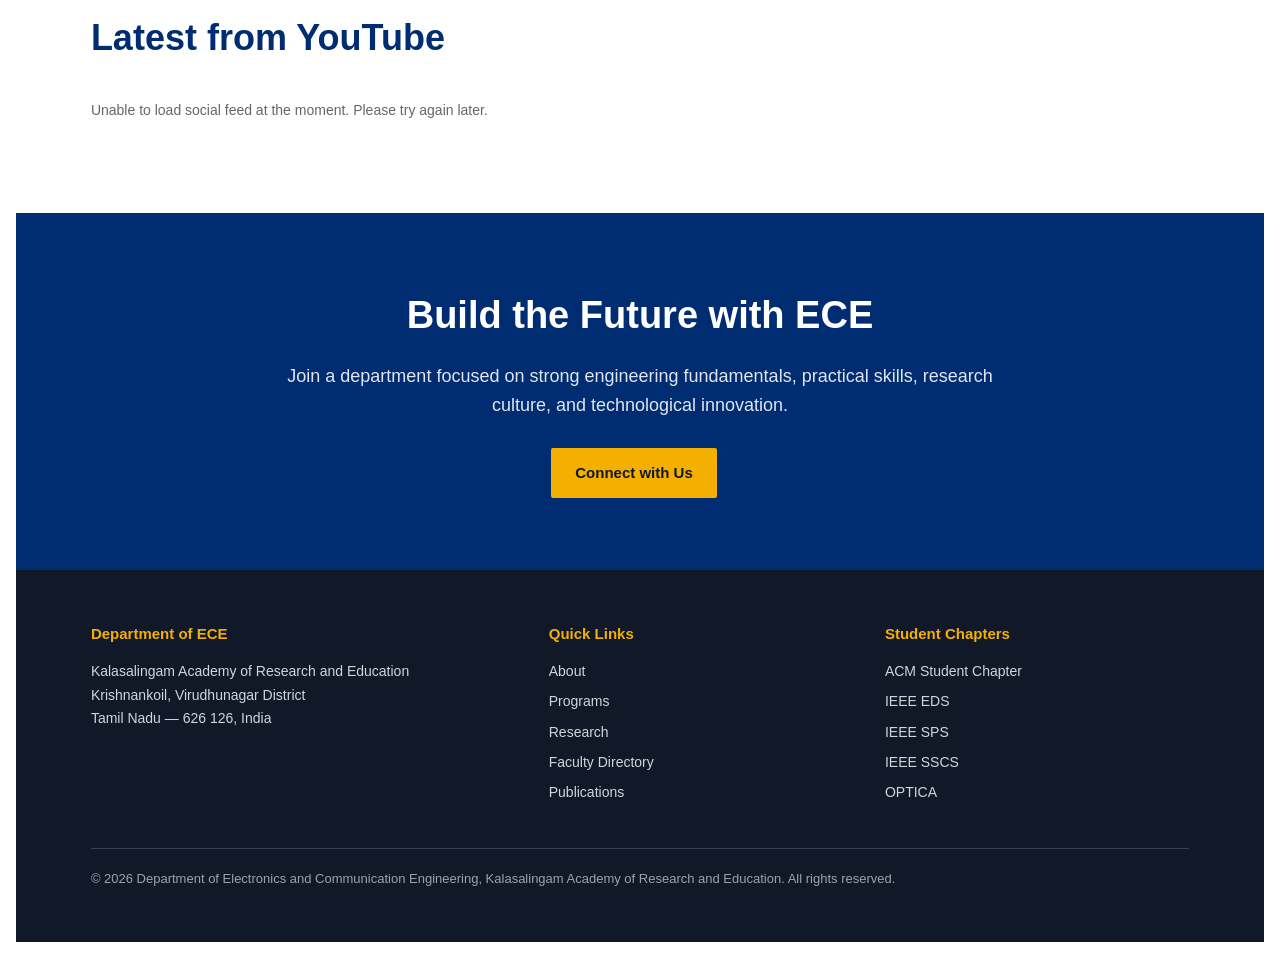
==== commit ae03531e: "Add Programmes Offered section after Why ECE section Three programme cards (B.Tech ECE, M.Tech VLSI," ====
--- a/index.html
+++ b/index.html
@@ -30,6 +30,7 @@
     </div>
     <nav>
       <a href="#about">About</a>
+      <a href="#programmes">Programmes</a>
       <a href="#programs">Programs</a>
       <a href="#research">Research</a>
       <a href="#faculty">Faculty</a>
@@ -76,6 +77,34 @@
     </div>
   </section>
 
+  <section class="highlight" id="programmes">
+    <h2 class="section-title">Programmes Offered</h2>
+    <div class="program-grid">
+
+      <div class="program-card">
+        <div class="program-icon">🎓</div>
+        <h3>B.Tech. ECE</h3>
+        <p>Undergraduate programme focused on electronics, communication systems, embedded systems, VLSI, signal processing, AI applications, and industry-oriented learning.</p>
+        <a href="#">Explore Programme →</a>
+      </div>
+
+      <div class="program-card">
+        <div class="program-icon">⚡</div>
+        <h3>M.Tech. VLSI Design</h3>
+        <p>Advanced postgraduate programme specializing in integrated circuit design, semiconductor systems, chip verification, FPGA design, and hardware acceleration.</p>
+        <a href="#">Explore Programme →</a>
+      </div>
+
+      <div class="program-card">
+        <div class="program-icon">🔬</div>
+        <h3>Ph.D. Research</h3>
+        <p>Doctoral research opportunities in communication systems, photonics, VLSI, AI systems, embedded technologies, signal processing, and emerging interdisciplinary domains.</p>
+        <a href="#">Explore Research →</a>
+      </div>
+
+    </div>
+  </section>
+
   <section class="highlight" id="programs">
     <h2 class="section-title">Program Highlights</h2>
     <div class="cards">
--- a/assets/css/home.css
+++ b/assets/css/home.css
@@ -221,6 +221,62 @@
   color: #555;
 }
 
+/* ─── Programmes offered ─────────────────────────────────────── */
+.program-grid {
+  display: grid;
+  grid-template-columns: repeat(3, 1fr);
+  gap: 28px;
+}
+
+.program-card {
+  background: white;
+  padding: 34px;
+  border-radius: 8px;
+  border-top: 6px solid var(--light-blue);
+  box-shadow: 0 8px 22px rgba(0, 0, 0, 0.08);
+  transition: transform 0.3s ease;
+}
+
+.program-card:hover {
+  transform: translateY(-8px);
+}
+
+.program-icon {
+  width: 70px;
+  height: 70px;
+  background: linear-gradient(135deg, var(--blue), var(--light-blue));
+  color: white;
+  font-size: 32px;
+  display: flex;
+  align-items: center;
+  justify-content: center;
+  border-radius: 50%;
+  margin-bottom: 24px;
+}
+
+.program-card h3 {
+  color: var(--blue);
+  font-size: 28px;
+  margin-bottom: 16px;
+}
+
+.program-card p {
+  color: #555;
+  font-size: 16px;
+  margin-bottom: 24px;
+  line-height: 1.7;
+}
+
+.program-card a {
+  color: var(--light-blue);
+  font-weight: bold;
+  font-size: 15px;
+}
+
+.program-card a:hover {
+  color: var(--blue);
+}
+
 /* ─── Program cards ──────────────────────────────────────────── */
 .cards {
   display: grid;
@@ -751,6 +807,12 @@
   }
 }
 
+@media (max-width: 950px) {
+  .program-grid {
+    grid-template-columns: 1fr;
+  }
+}
+
 @media (max-width: 600px) {
   .topbar {
     flex-direction: column;
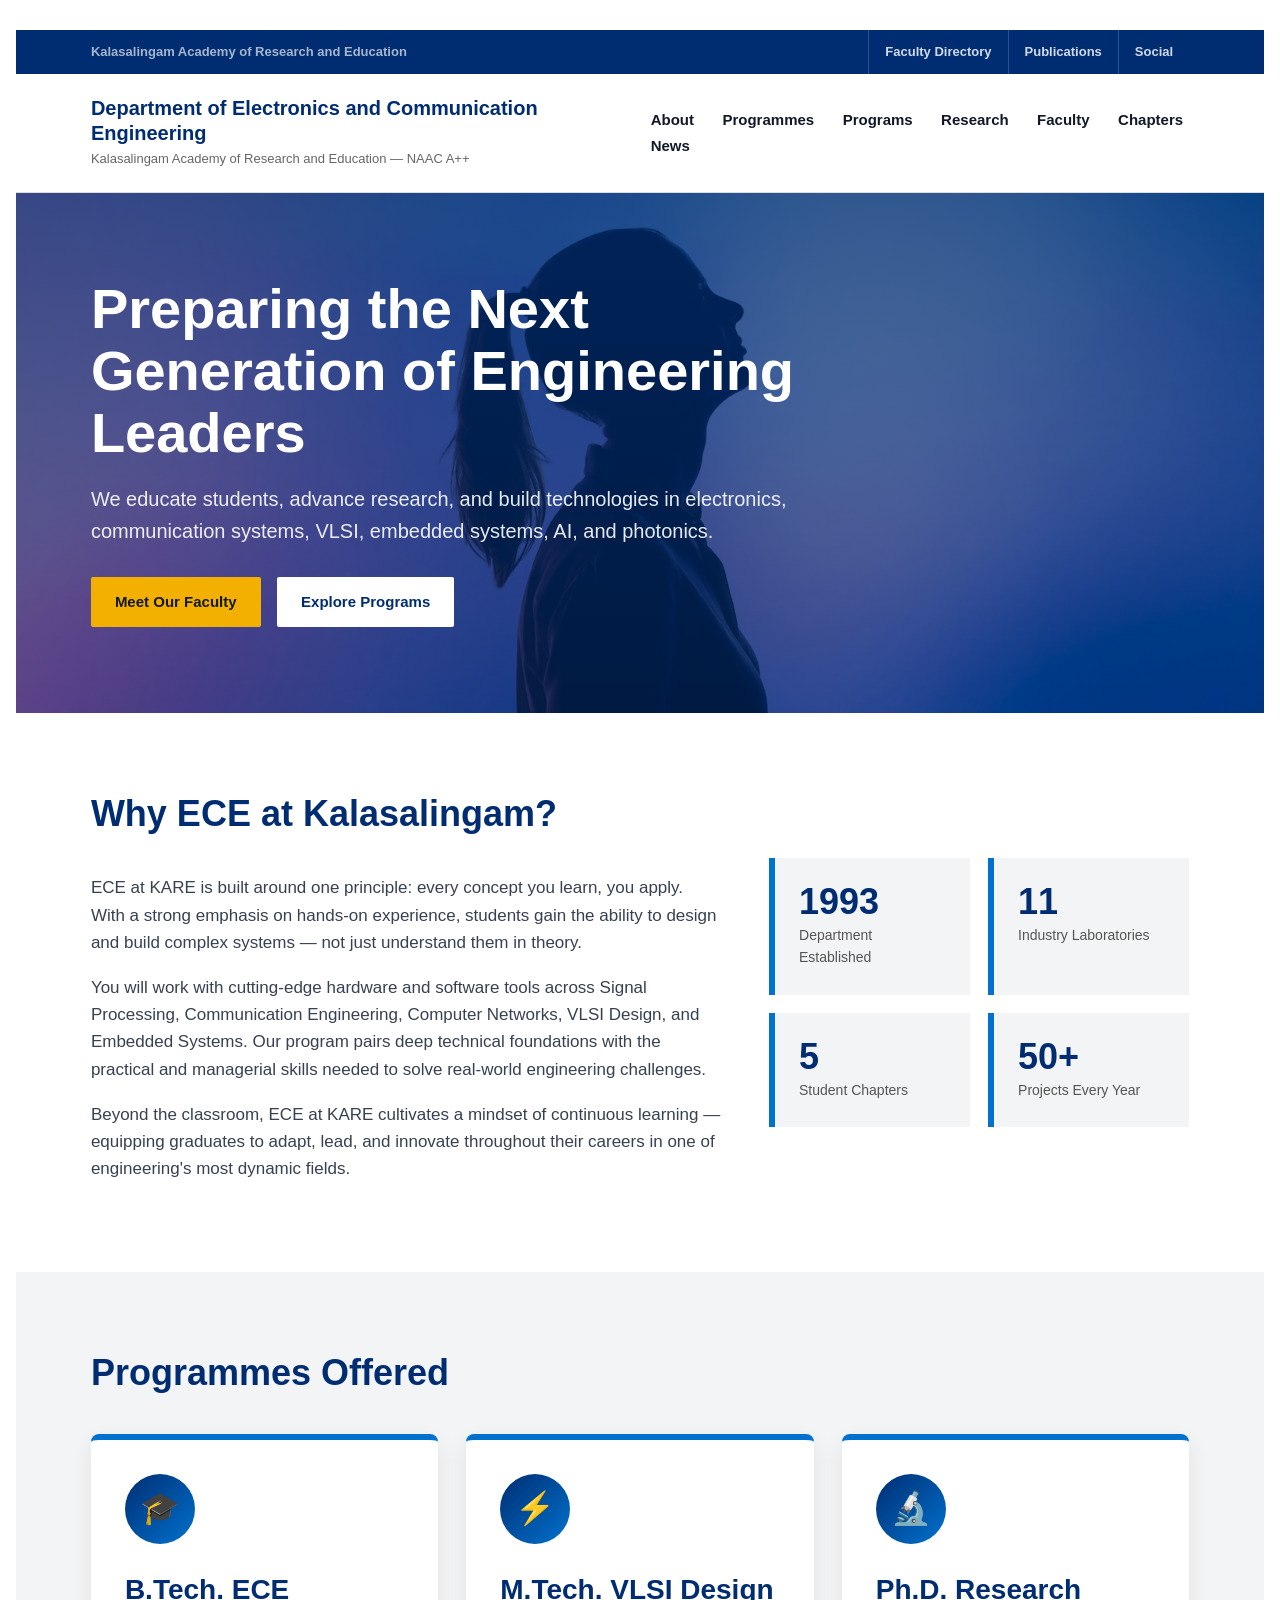
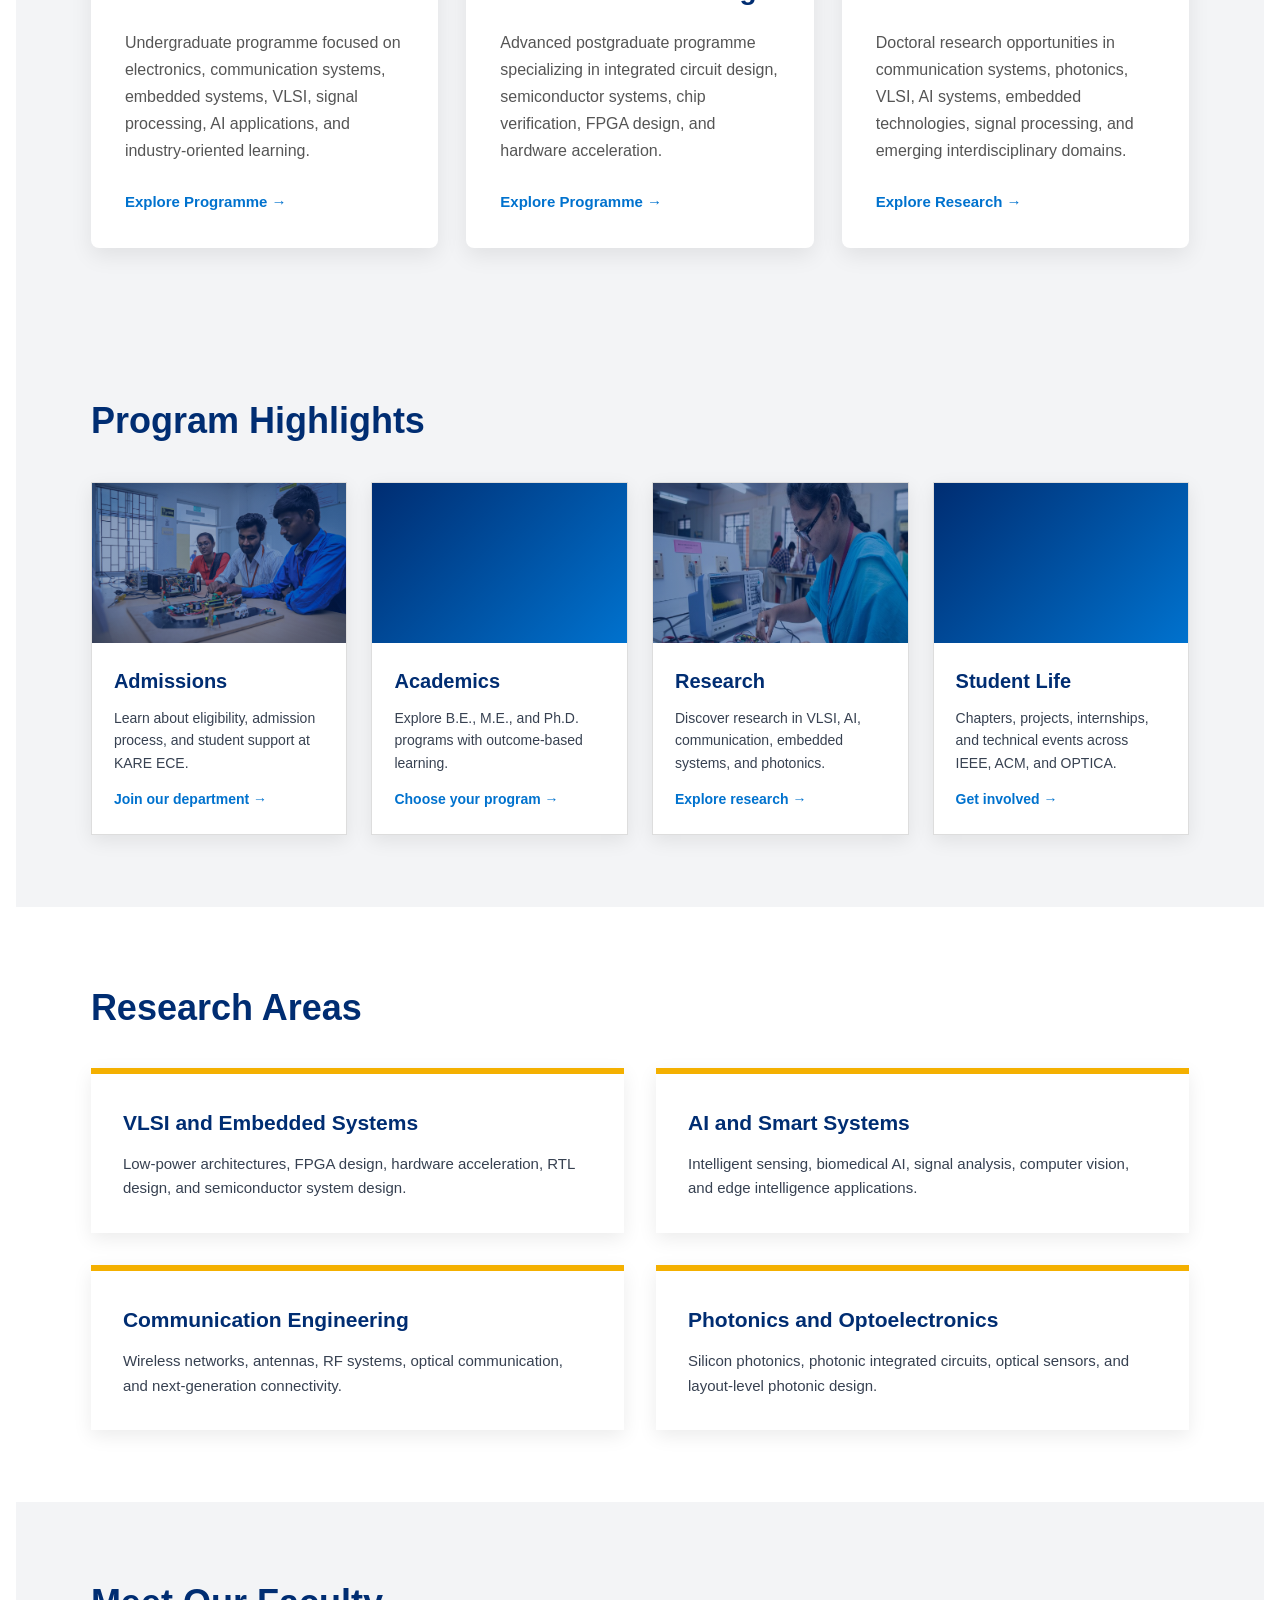
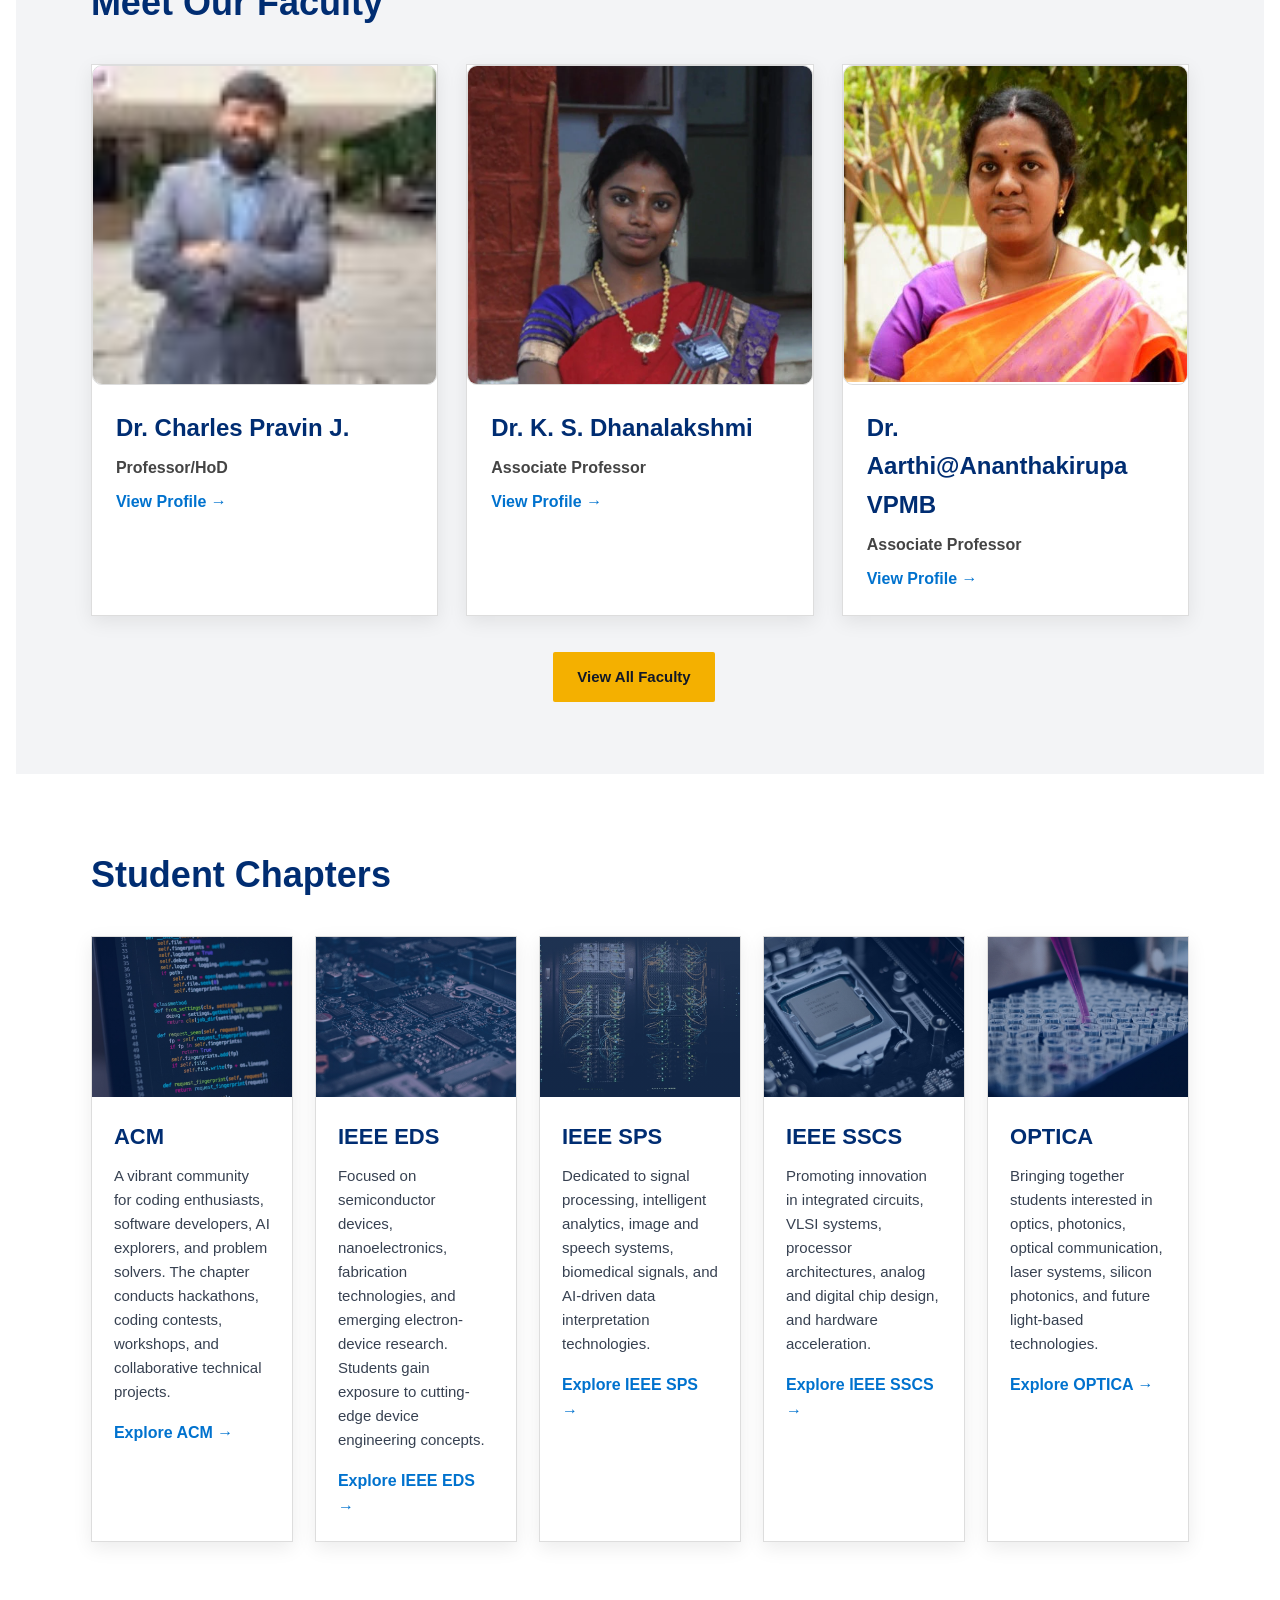
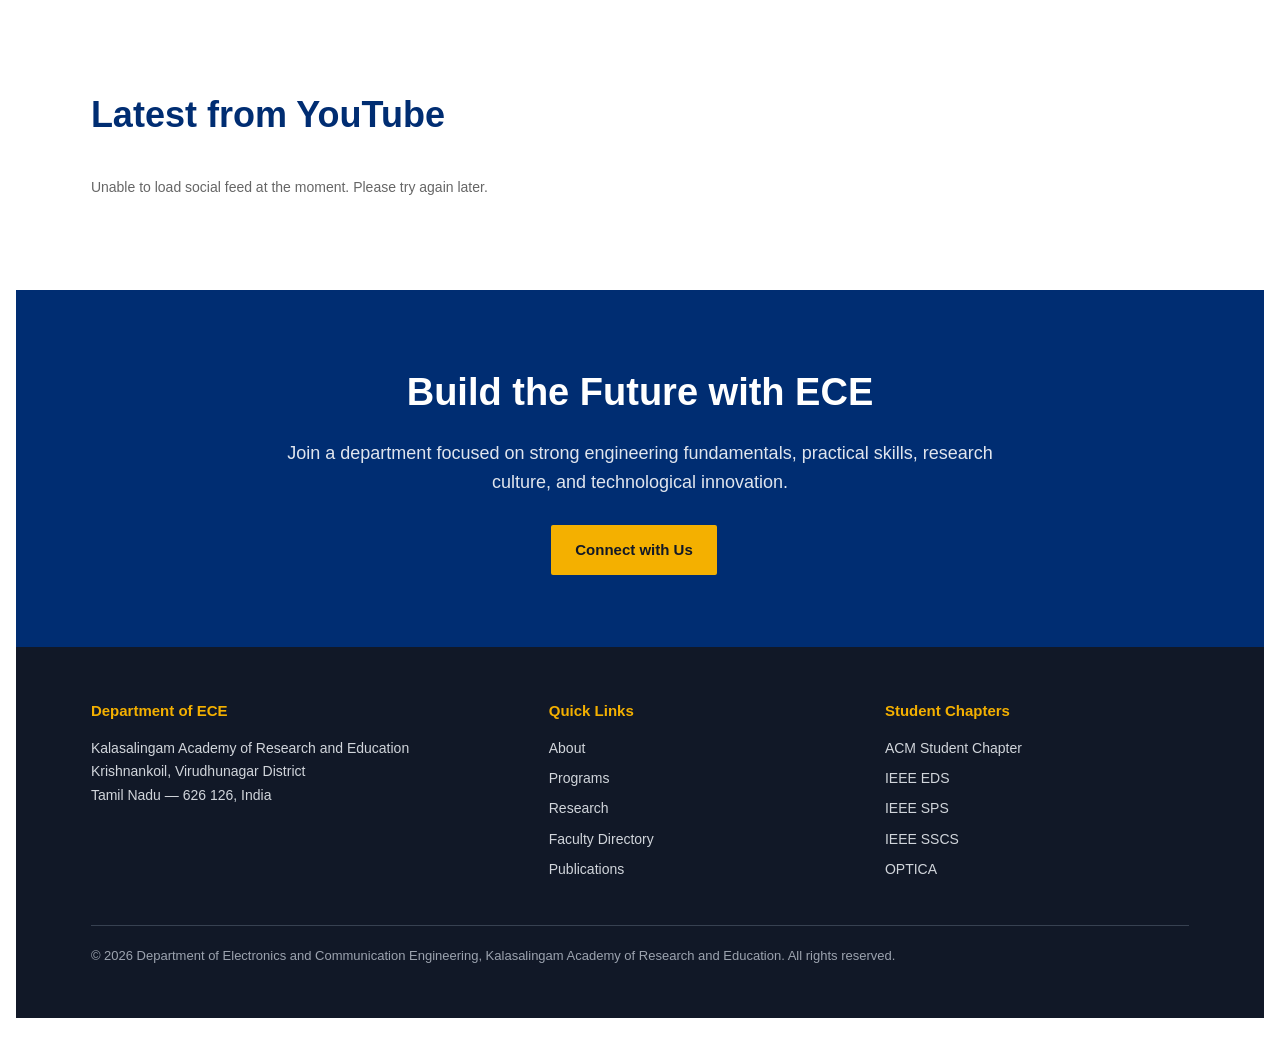
==== commit ee3e8649: "Download images locally; use KARE photos in program highlight cards All Unsplash and KARE images now" ====
--- a/index.html
+++ b/index.html
@@ -109,7 +109,7 @@
     <h2 class="section-title">Program Highlights</h2>
     <div class="cards">
       <div class="card">
-        <div class="card-img"></div>
+        <div class="card-img img-admissions"></div>
         <div class="card-content">
           <h3>Admissions</h3>
           <p>Learn about eligibility, admission process, and student support at KARE ECE.</p>
@@ -125,7 +125,7 @@
         </div>
       </div>
       <div class="card">
-        <div class="card-img"></div>
+        <div class="card-img img-research"></div>
         <div class="card-content">
           <h3>Research</h3>
           <p>Discover research in VLSI, AI, communication, embedded systems, and photonics.</p>
--- a/assets/css/home.css
+++ b/assets/css/home.css
@@ -118,7 +118,7 @@
   min-height: 520px;
   background:
     linear-gradient(rgba(0, 45, 114, 0.78), rgba(0, 45, 114, 0.58)),
-    url("https://images.unsplash.com/photo-1581090700227-1e37b190418e?auto=format&fit=crop&w=1600&q=80");
+    url("../images/hero-bg.jpg");
   background-size: cover;
   background-position: center;
   color: var(--white);
@@ -293,6 +293,18 @@
 .card-img {
   height: 160px;
   background: linear-gradient(135deg, var(--blue), var(--light-blue));
+}
+
+.card-img.img-admissions {
+  background:
+    linear-gradient(rgba(0, 45, 114, 0.45), rgba(0, 45, 114, 0.45)),
+    url("../images/kare-campus.jpg") center/cover;
+}
+
+.card-img.img-research {
+  background:
+    linear-gradient(rgba(0, 45, 114, 0.45), rgba(0, 45, 114, 0.45)),
+    url("../images/kare-ece-lab.jpg") center/cover;
 }
 
 .card-content {
@@ -462,7 +474,7 @@
 .chapter-img.acm {
   background:
     linear-gradient(rgba(0, 45, 114, 0.45), rgba(0, 45, 114, 0.45)),
-    url("https://images.unsplash.com/photo-1515879218367-8466d910aaa4?auto=format&fit=crop&w=900&q=80");
+    url("../images/chapters/acm.jpg");
   background-size: cover;
   background-position: center;
 }
@@ -470,7 +482,7 @@
 .chapter-img.eds {
   background:
     linear-gradient(rgba(0, 45, 114, 0.45), rgba(0, 45, 114, 0.45)),
-    url("https://images.unsplash.com/photo-1518770660439-4636190af475?auto=format&fit=crop&w=900&q=80");
+    url("../images/chapters/eds.jpg");
   background-size: cover;
   background-position: center;
 }
@@ -478,7 +490,7 @@
 .chapter-img.sps {
   background:
     linear-gradient(rgba(0, 45, 114, 0.45), rgba(0, 45, 114, 0.45)),
-    url("https://images.unsplash.com/photo-1558494949-ef010cbdcc31?auto=format&fit=crop&w=900&q=80");
+    url("../images/chapters/sps.jpg");
   background-size: cover;
   background-position: center;
 }
@@ -486,7 +498,7 @@
 .chapter-img.sscs {
   background:
     linear-gradient(rgba(0, 45, 114, 0.45), rgba(0, 45, 114, 0.45)),
-    url("https://images.unsplash.com/photo-1555617981-dac3880eac6e?auto=format&fit=crop&w=900&q=80");
+    url("../images/chapters/sscs.jpg");
   background-size: cover;
   background-position: center;
 }
@@ -494,7 +506,7 @@
 .chapter-img.optica {
   background:
     linear-gradient(rgba(0, 45, 114, 0.45), rgba(0, 45, 114, 0.45)),
-    url("https://images.unsplash.com/photo-1532187863486-abf9dbad1b69?auto=format&fit=crop&w=900&q=80");
+    url("../images/chapters/optica.jpg");
   background-size: cover;
   background-position: center;
 }
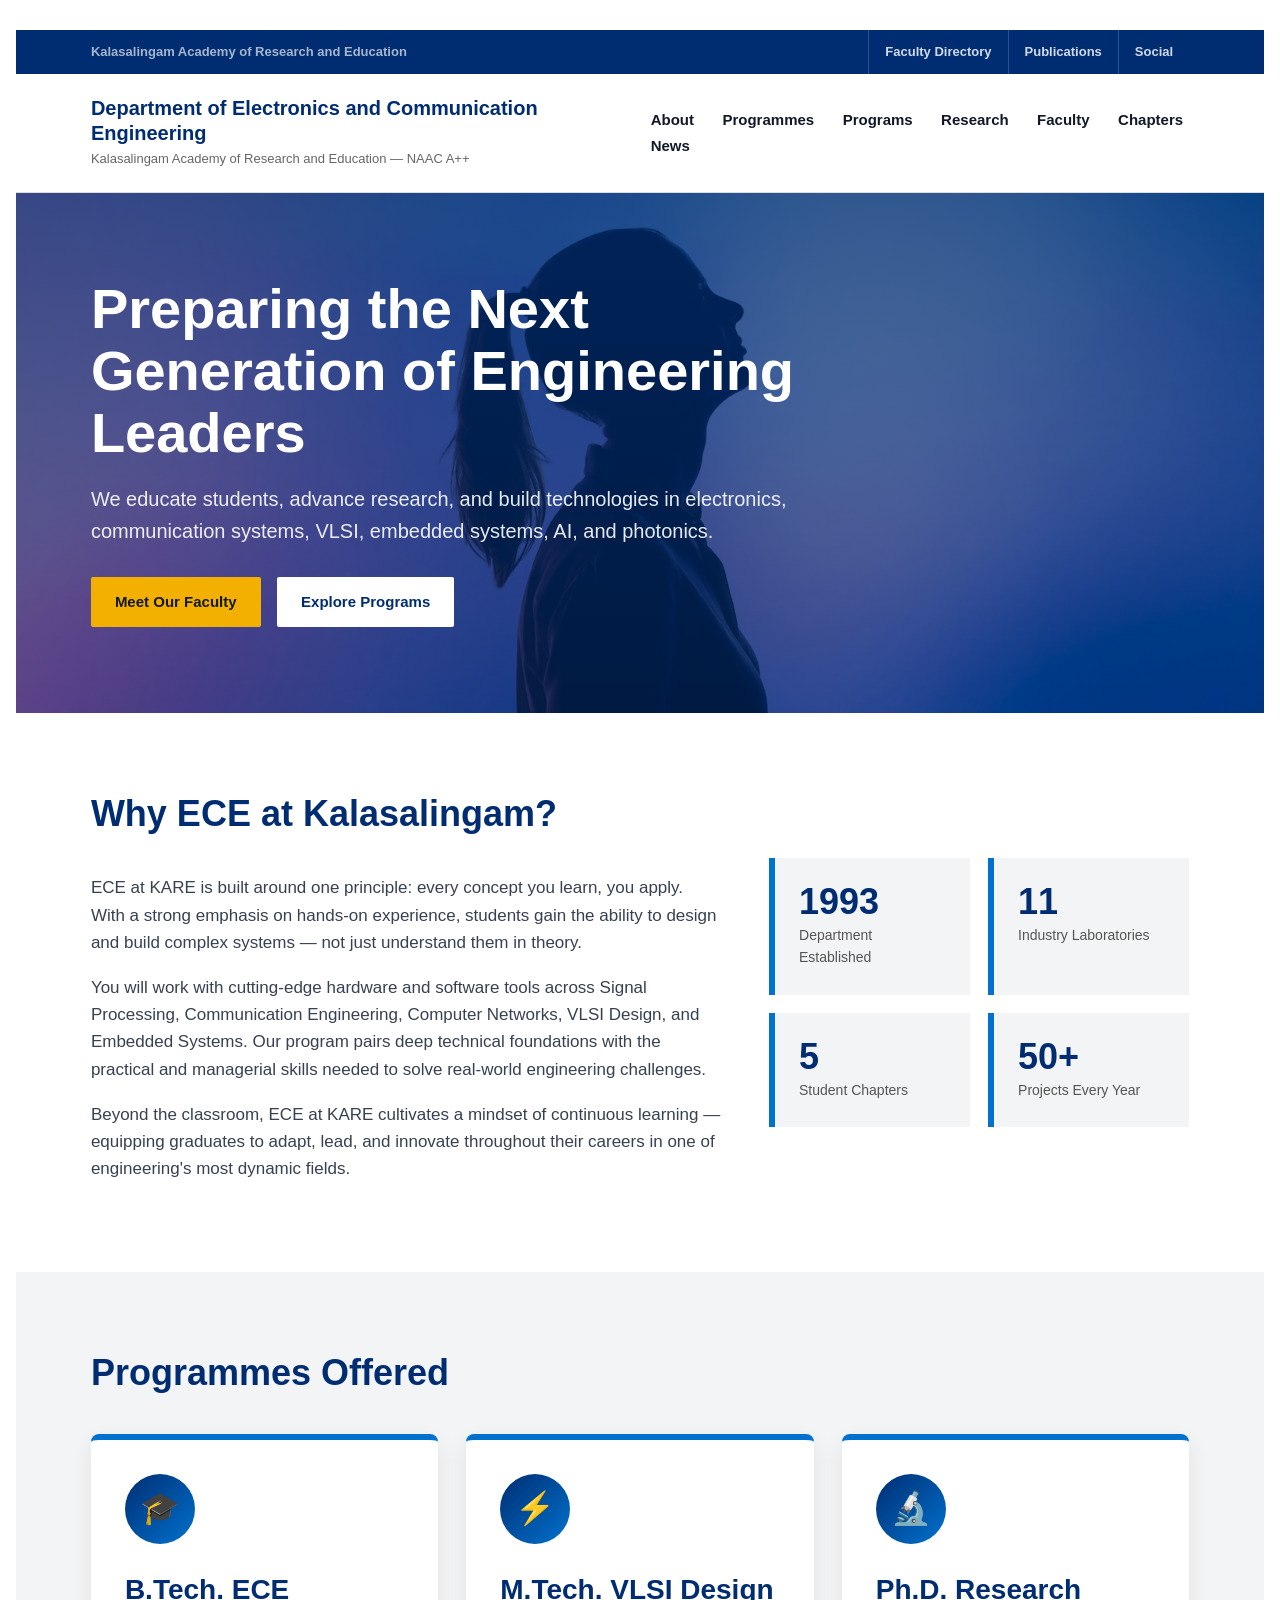
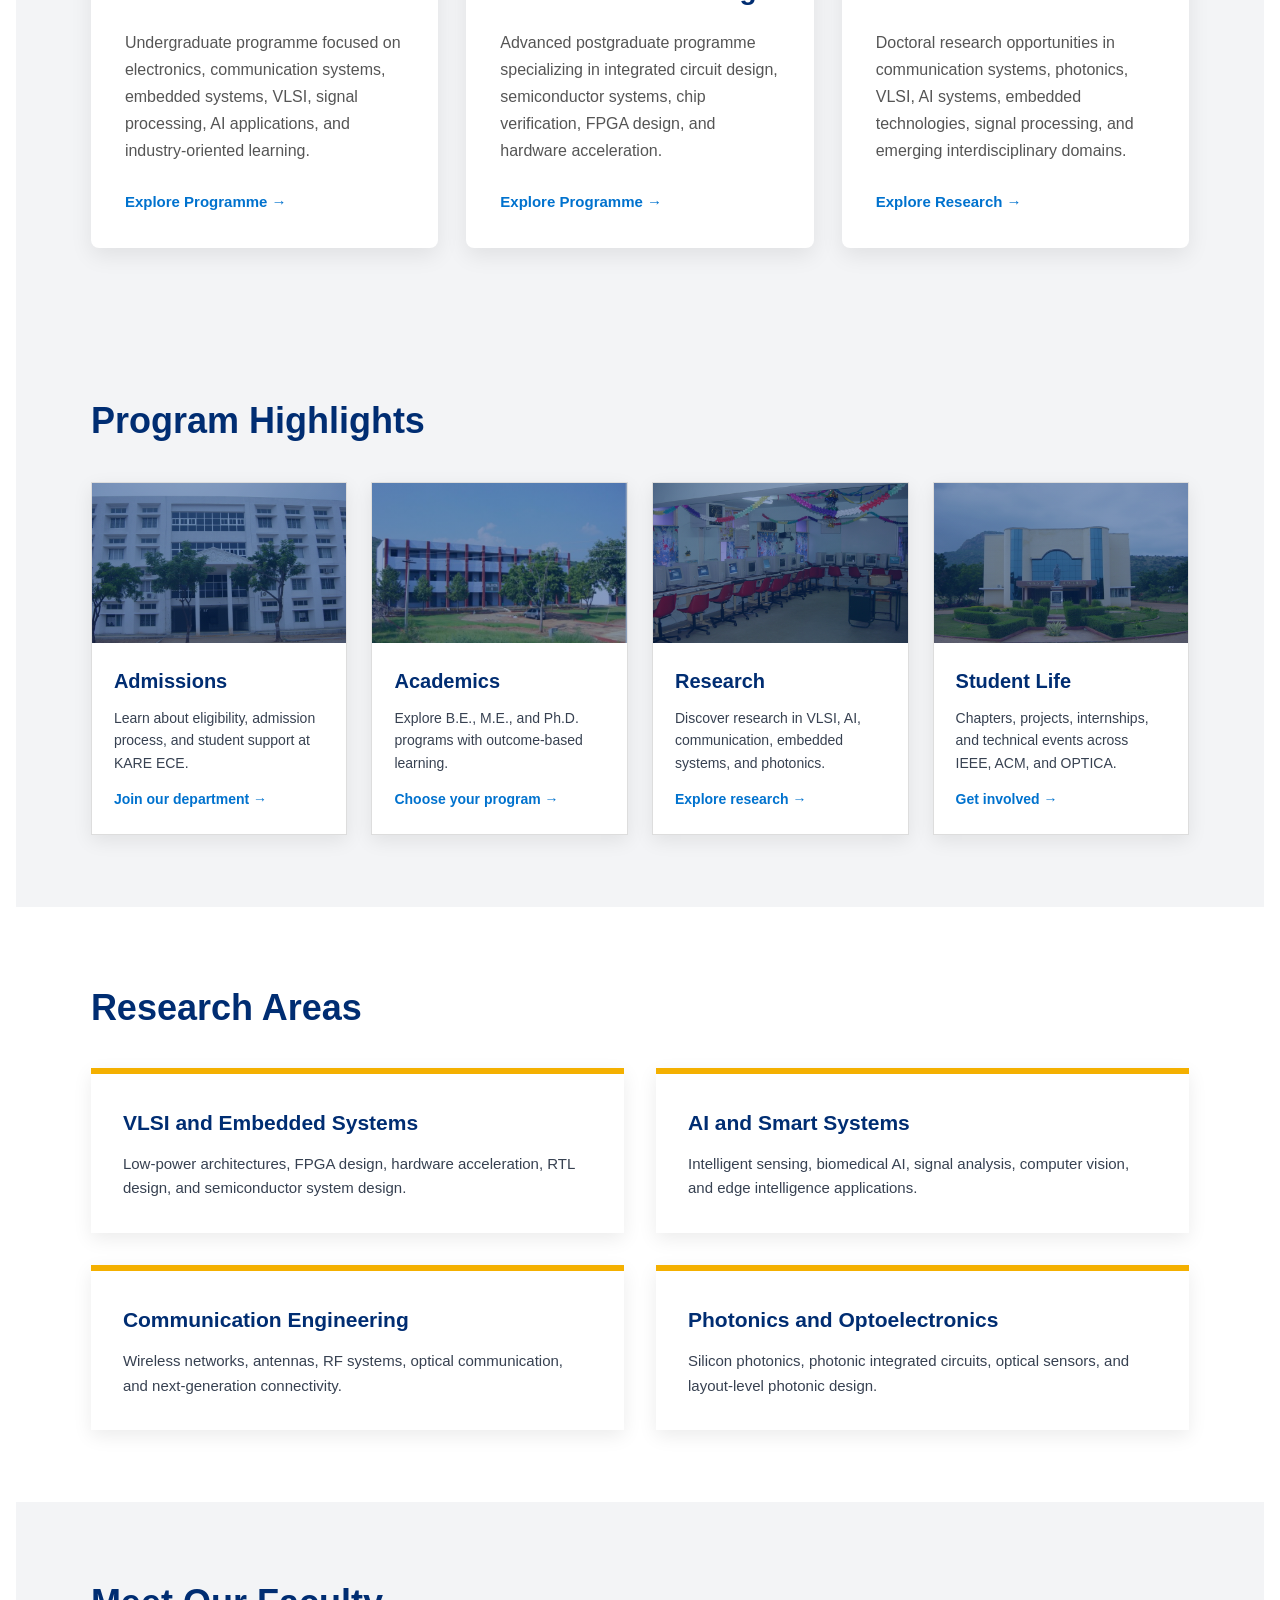
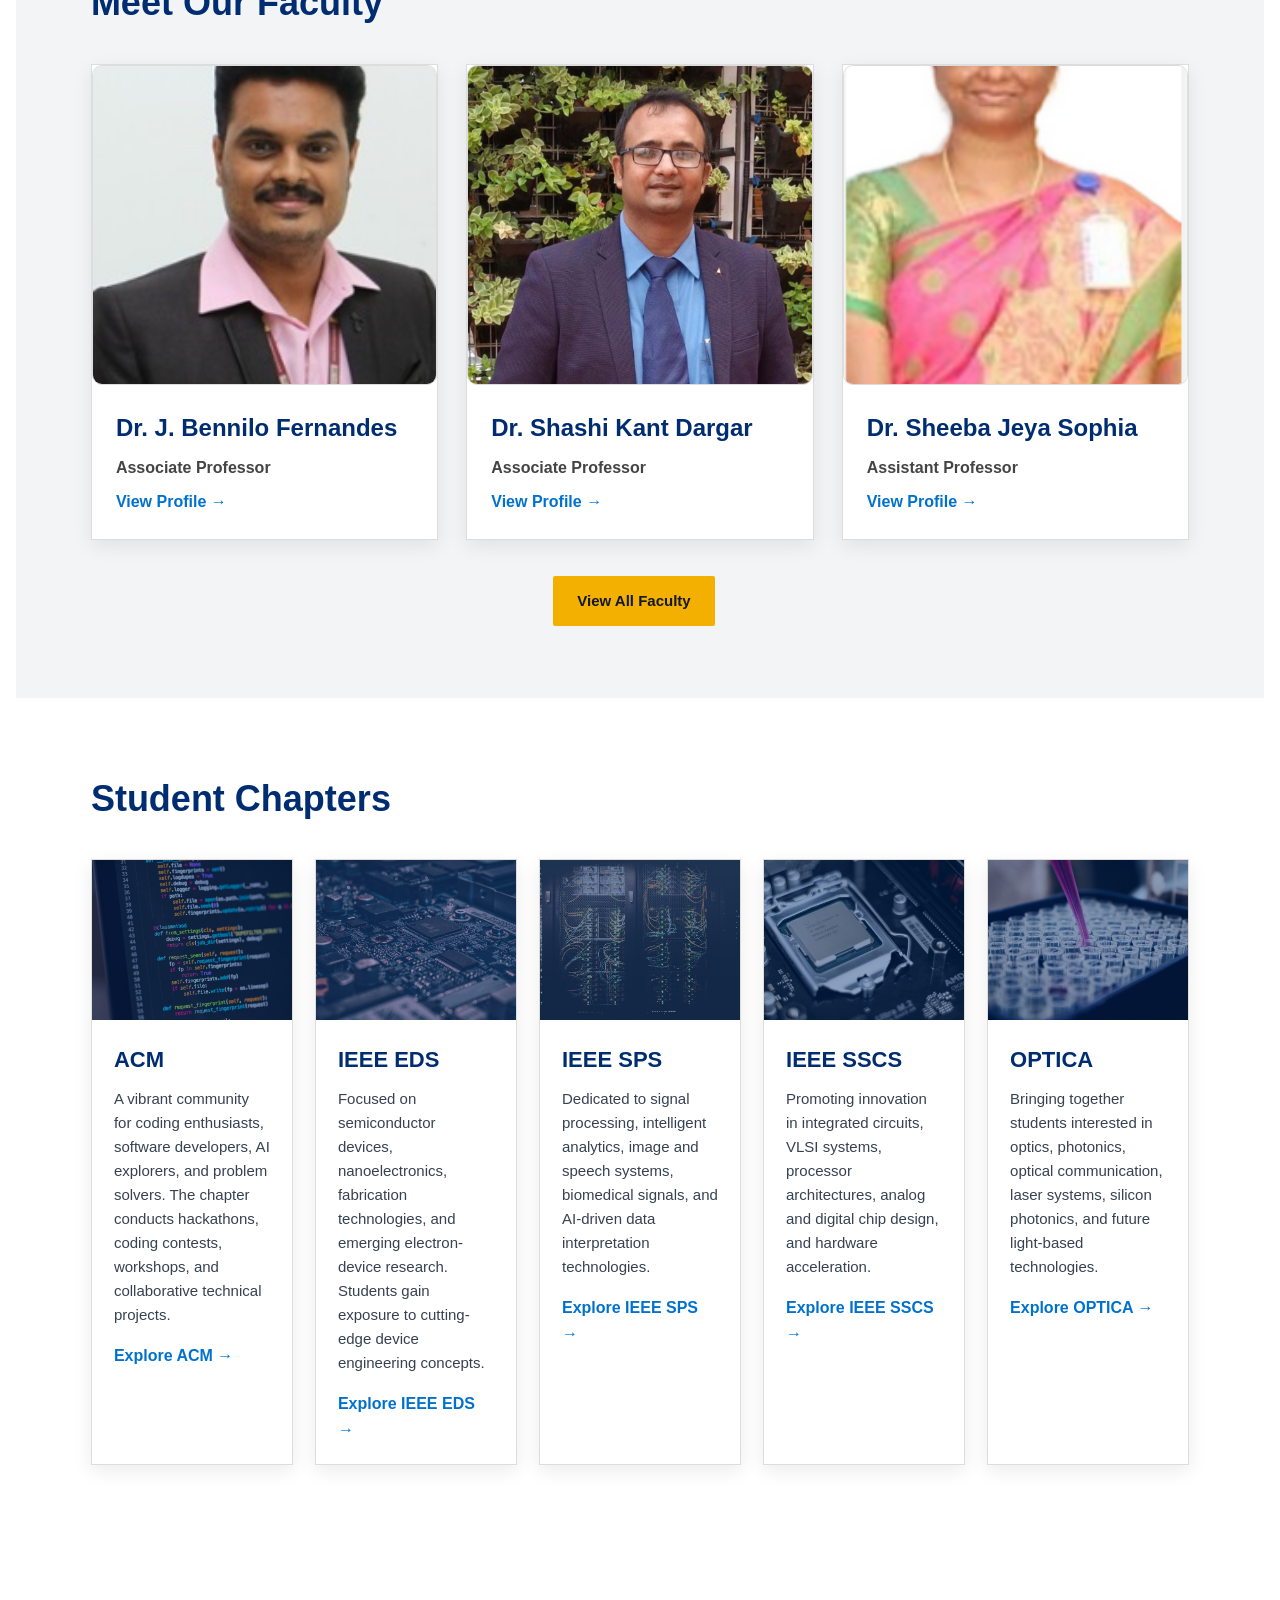
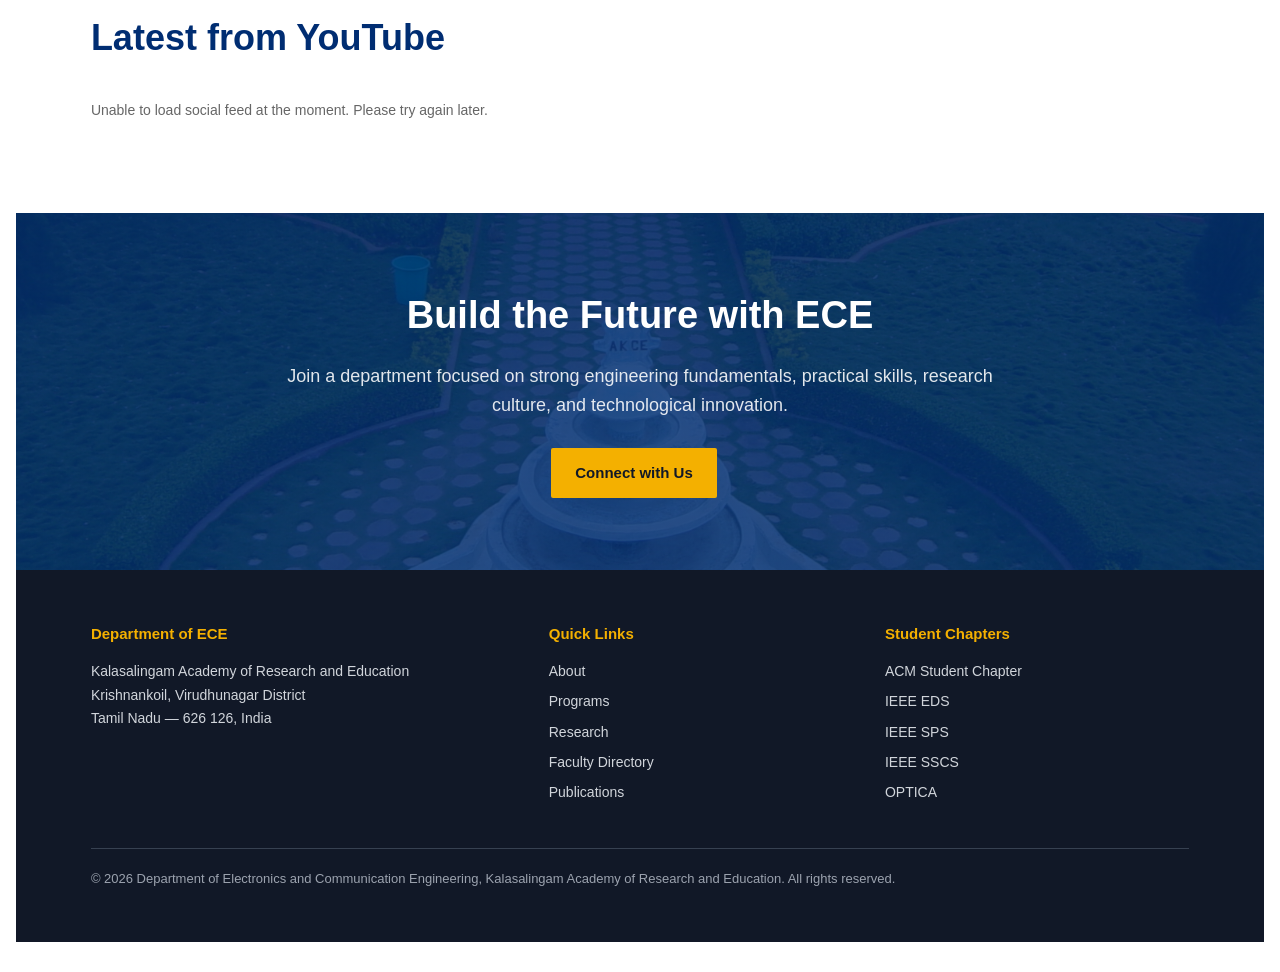
==== commit 85287323: "Add Drive campus/lab images and wire into section cards - Downloads 5 KARE campus photos from Google" ====
--- a/index.html
+++ b/index.html
@@ -117,7 +117,7 @@
         </div>
       </div>
       <div class="card">
-        <div class="card-img"></div>
+        <div class="card-img img-academics"></div>
         <div class="card-content">
           <h3>Academics</h3>
           <p>Explore B.E., M.E., and Ph.D. programs with outcome-based learning.</p>
@@ -133,7 +133,7 @@
         </div>
       </div>
       <div class="card">
-        <div class="card-img"></div>
+        <div class="card-img img-student-life"></div>
         <div class="card-content">
           <h3>Student Life</h3>
           <p>Chapters, projects, internships, and technical events across IEEE, ACM, and OPTICA.</p>
--- a/assets/css/home.css
+++ b/assets/css/home.css
@@ -298,13 +298,25 @@
 .card-img.img-admissions {
   background:
     linear-gradient(rgba(0, 45, 114, 0.45), rgba(0, 45, 114, 0.45)),
-    url("../images/kare-campus.jpg") center/cover;
+    url("../images/campus-front.jpg") center/cover;
+}
+
+.card-img.img-academics {
+  background:
+    linear-gradient(rgba(0, 45, 114, 0.45), rgba(0, 45, 114, 0.45)),
+    url("../images/campus-academic.jpg") center/cover;
 }
 
 .card-img.img-research {
   background:
     linear-gradient(rgba(0, 45, 114, 0.45), rgba(0, 45, 114, 0.45)),
-    url("../images/kare-ece-lab.jpg") center/cover;
+    url("../images/ece-lab-advance.jpg") center/cover;
+}
+
+.card-img.img-student-life {
+  background:
+    linear-gradient(rgba(0, 45, 114, 0.45), rgba(0, 45, 114, 0.45)),
+    url("../images/campus-auditorium.jpg") center/cover;
 }
 
 .card-content {
@@ -645,7 +657,9 @@
 
 /* ─── CTA ────────────────────────────────────────────────────── */
 .cta {
-  background: var(--blue);
+  background:
+    linear-gradient(rgba(0, 45, 114, 0.82), rgba(0, 45, 114, 0.82)),
+    url("../images/campus-fountain.jpg") center/cover no-repeat;
   color: var(--white);
   text-align: center;
 }
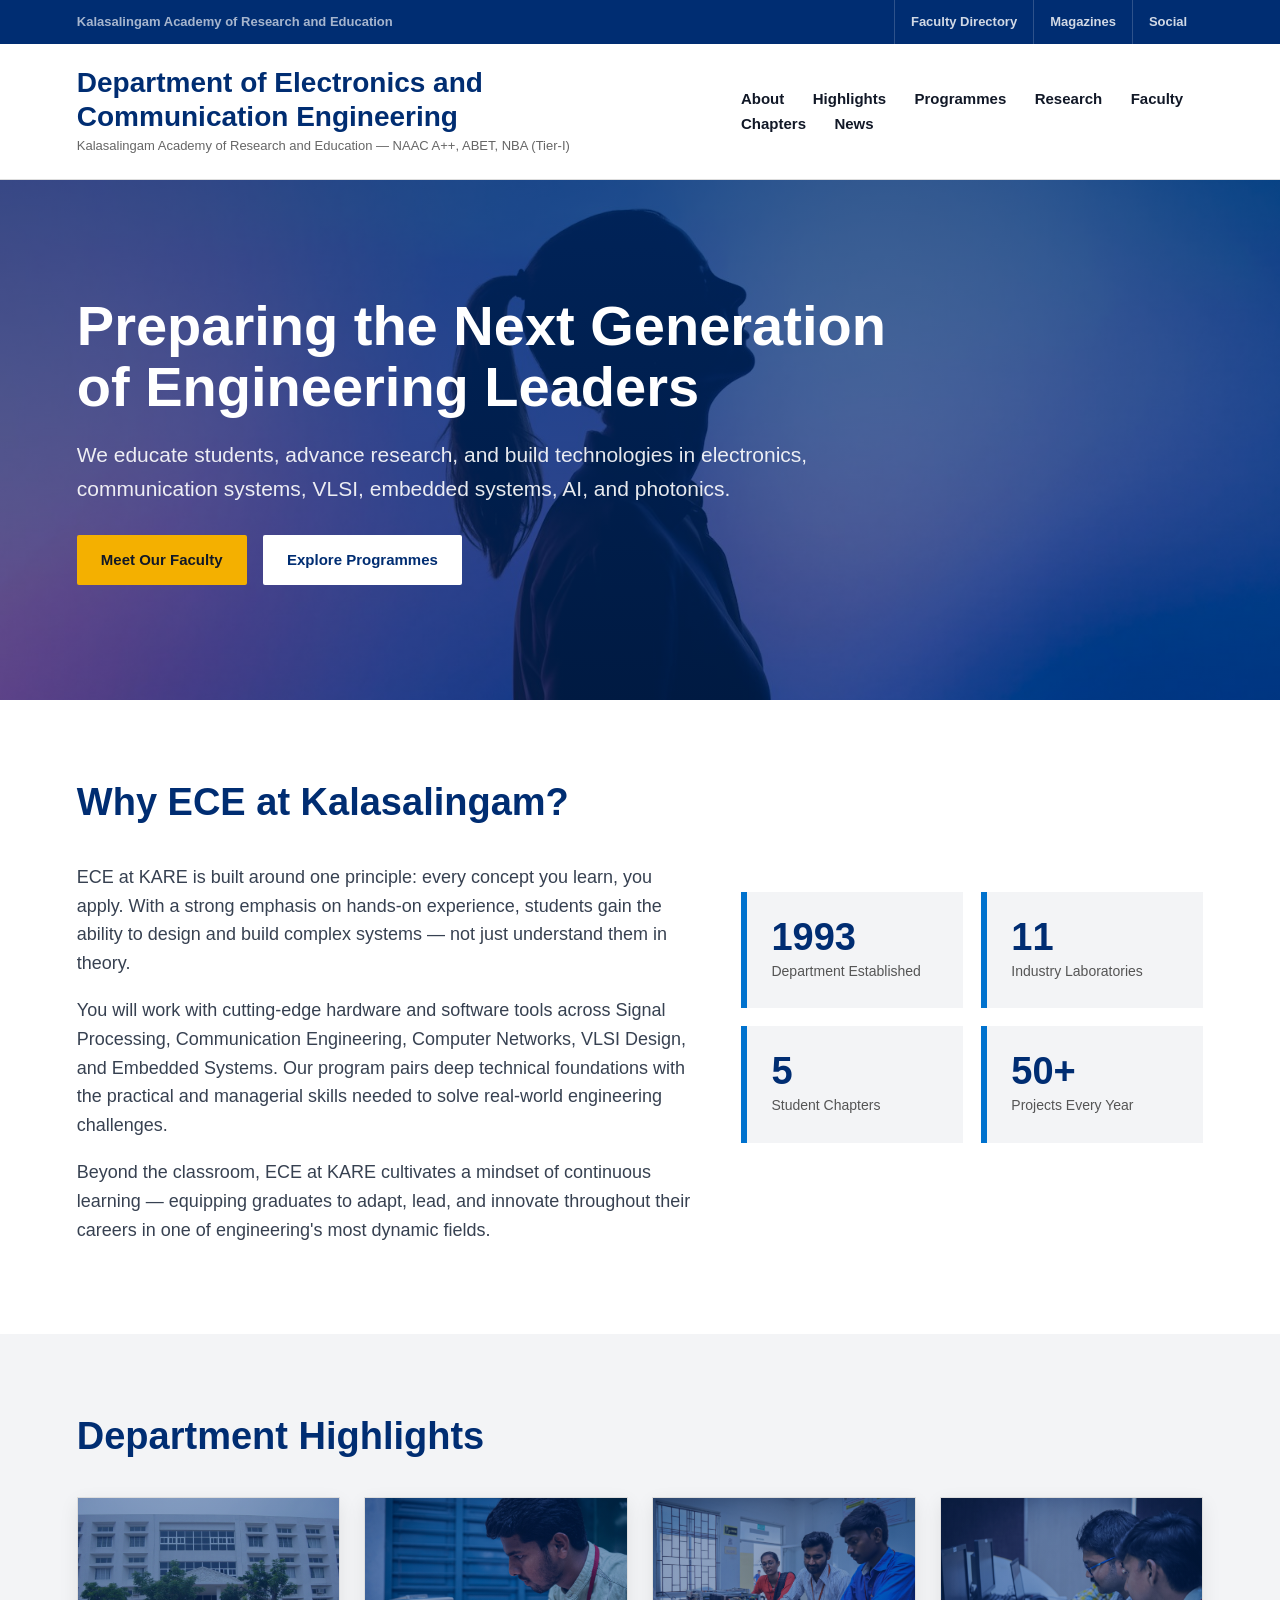
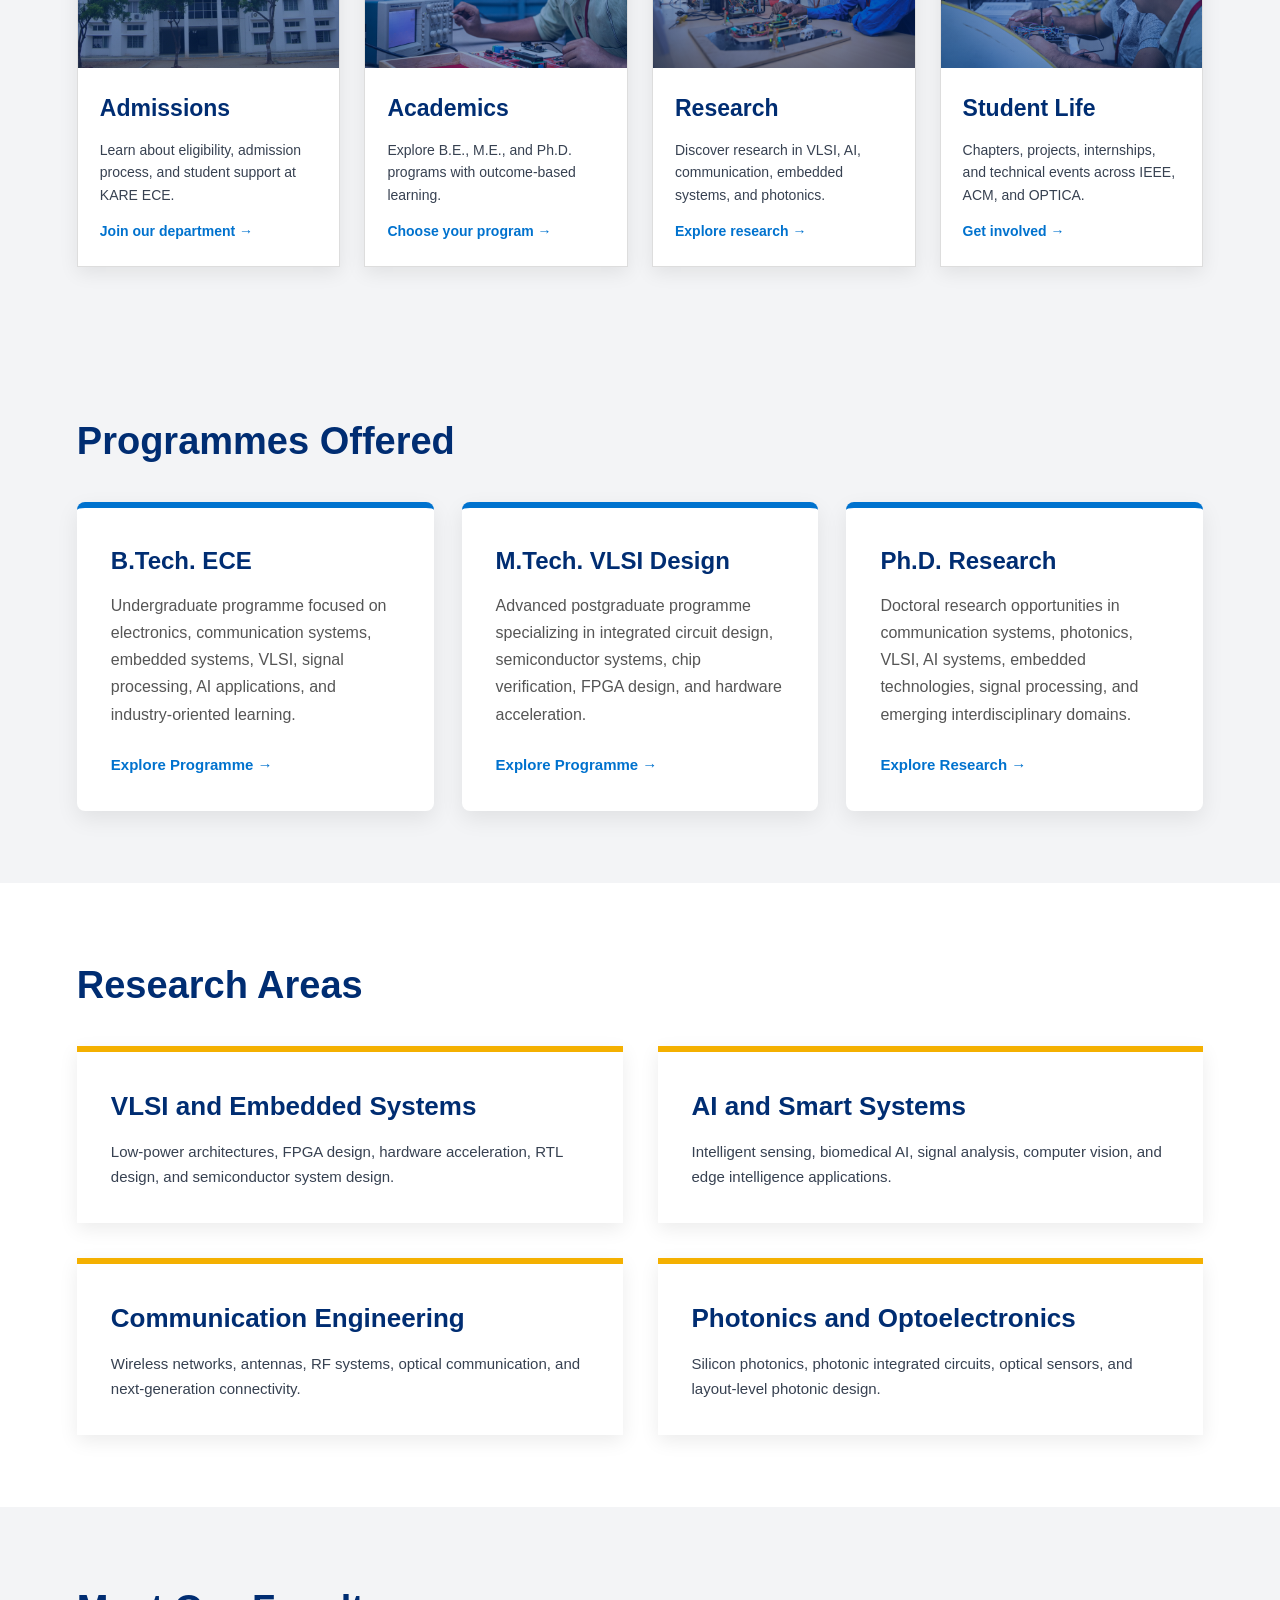
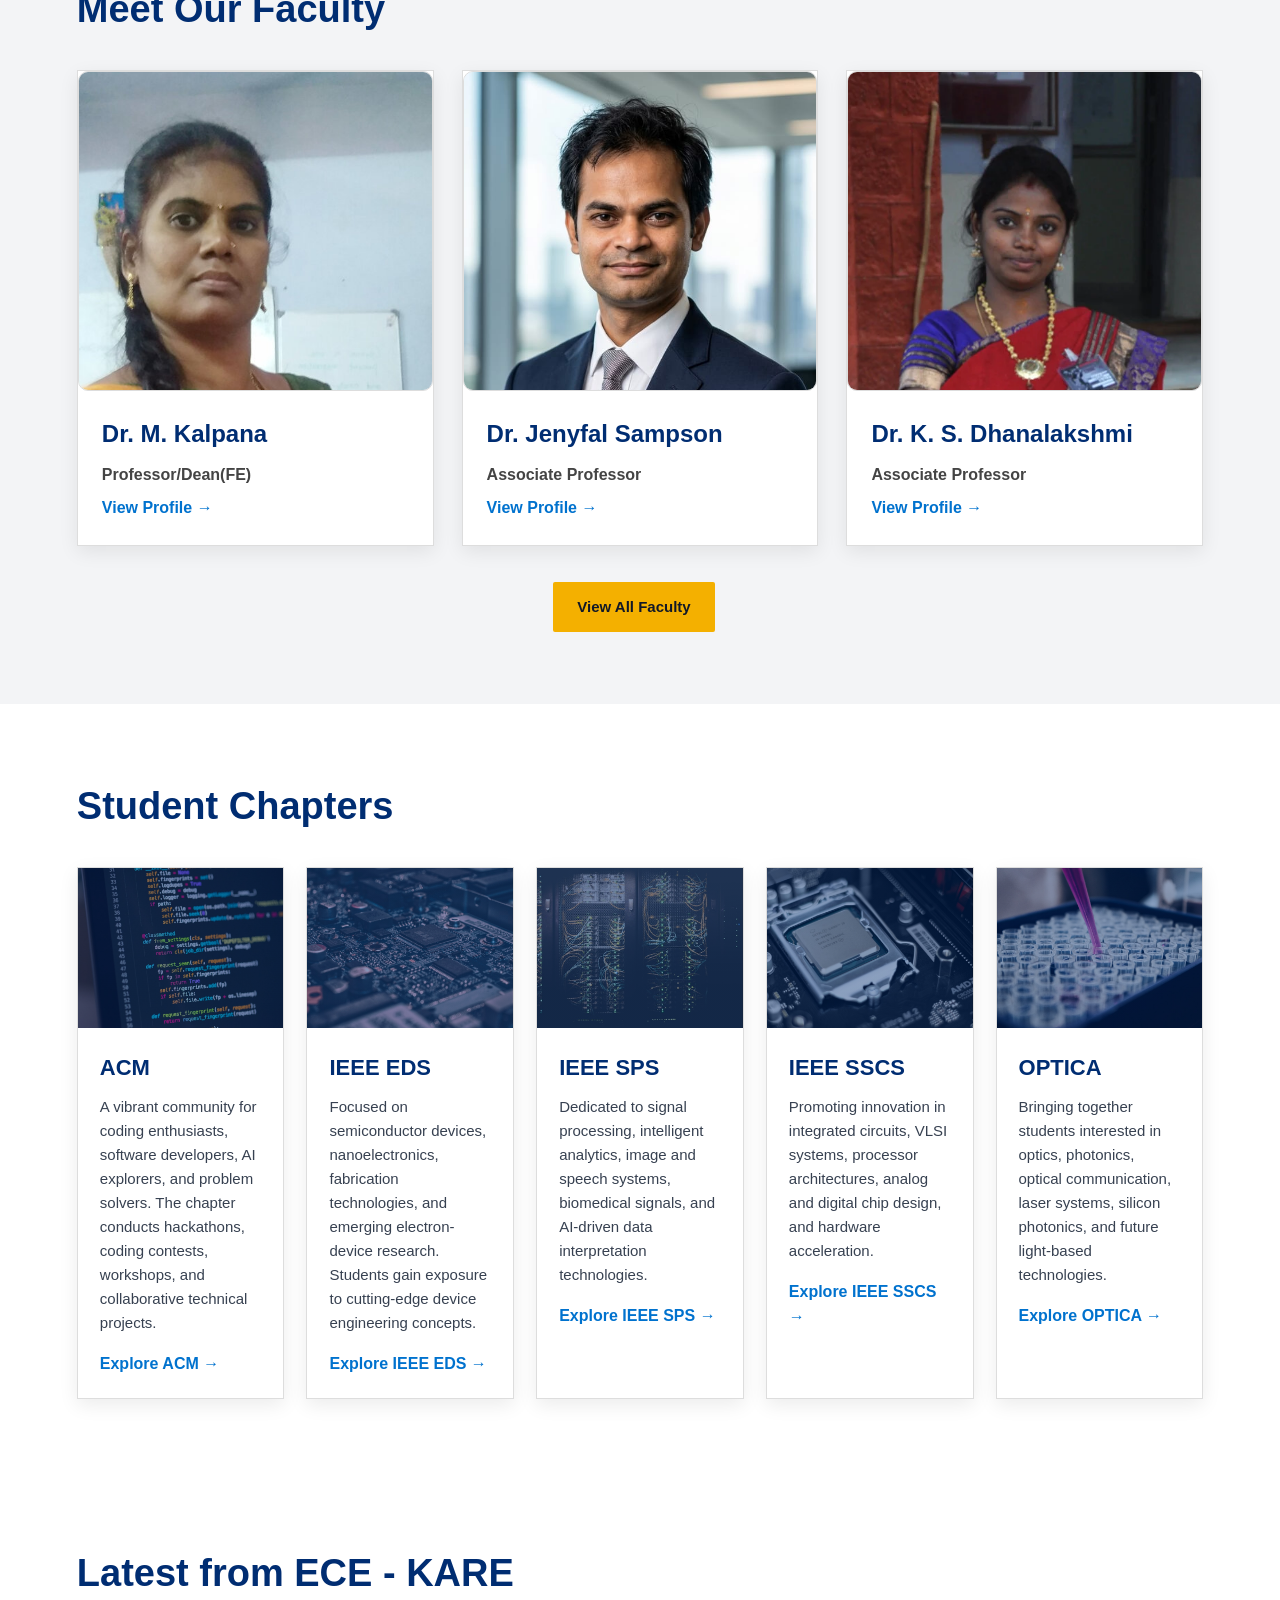
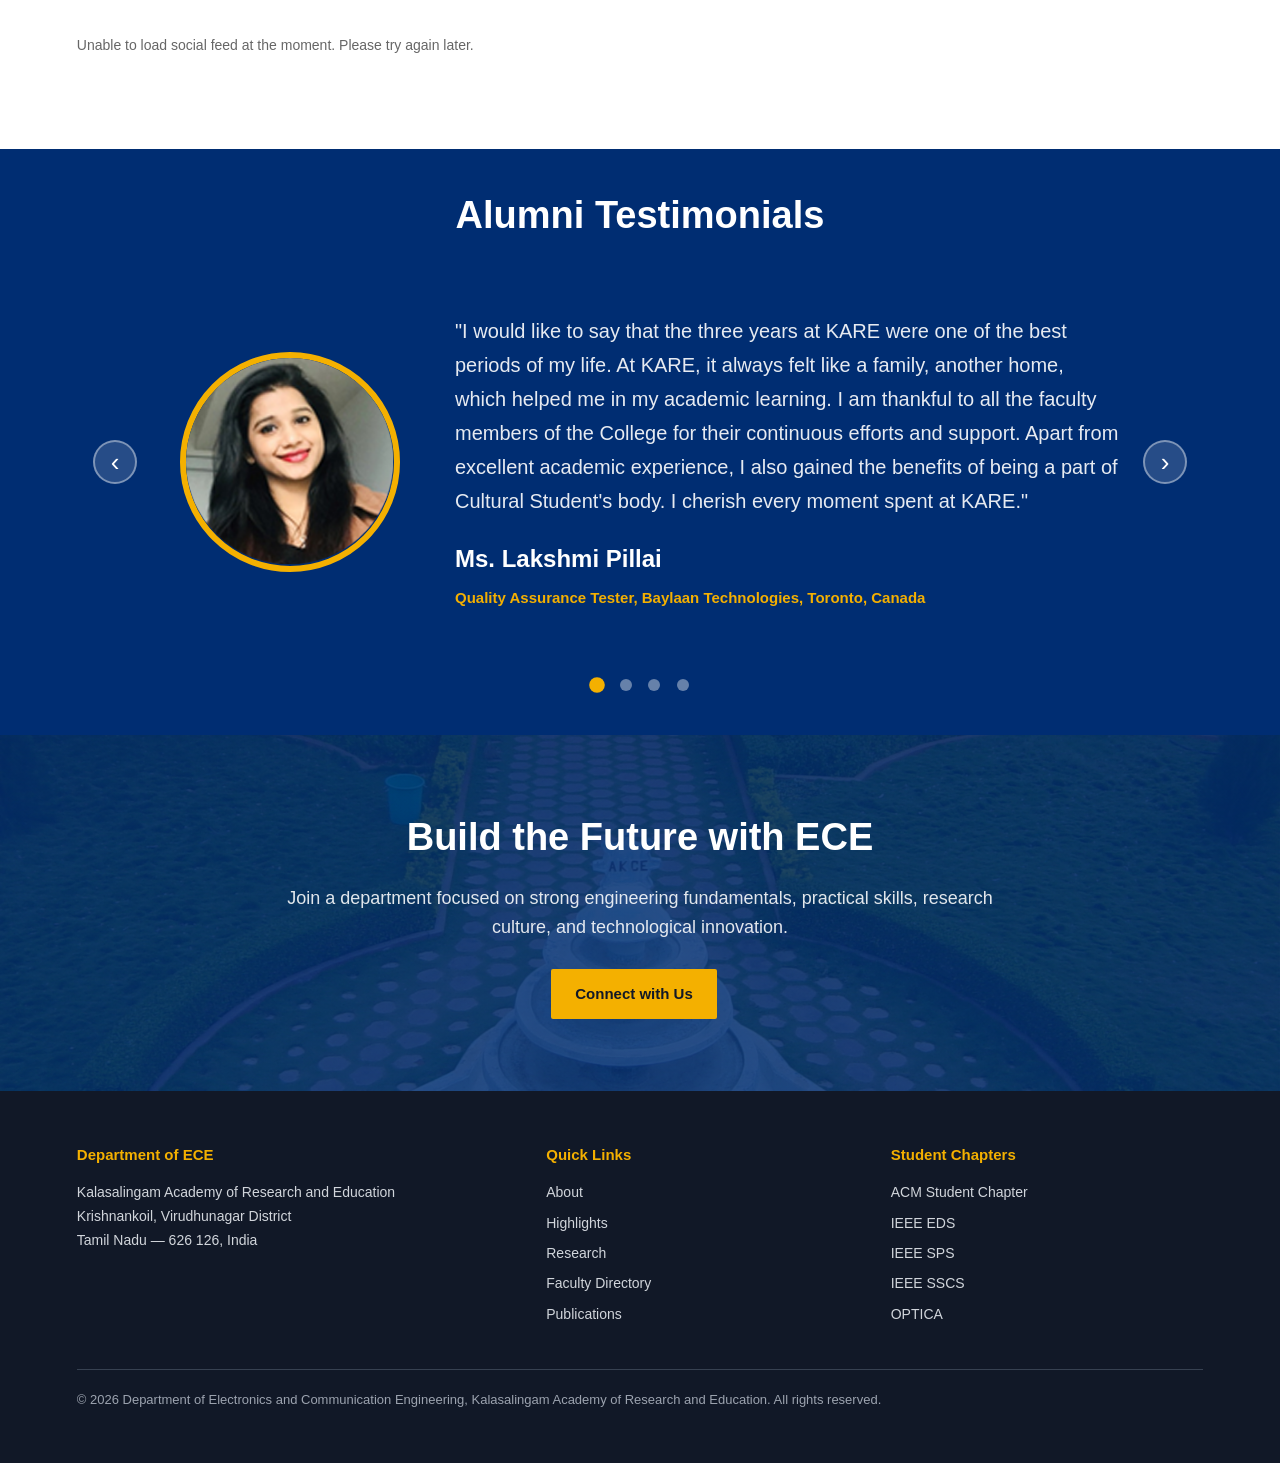
==== commit b08b609e: "Redesign homepage: navigation, sections, testimonials, favicons, and UX improvements - Add sticky he" ====
--- a/index.html
+++ b/index.html
@@ -3,10 +3,25 @@
 <head>
   <meta charset="UTF-8" />
   <meta name="viewport" content="width=device-width, initial-scale=1.0" />
-  <meta http-equiv="Content-Security-Policy" content="default-src 'self'; script-src 'self'; style-src 'self'; img-src 'self' data: https:; connect-src 'self' https://eceklu.in; frame-src https://www.youtube.com https://www.youtube-nocookie.com; object-src 'none'; base-uri 'self'; form-action 'self'; frame-ancestors 'none'">
+  <meta http-equiv="Content-Security-Policy" content="default-src 'self'; script-src 'self'; style-src 'self'; img-src 'self' data: https:; connect-src 'self' https://eceklu.in; frame-src https://www.youtube.com https://www.youtube-nocookie.com; object-src 'none'; base-uri 'self'; form-action 'self'">
   <meta name="referrer" content="strict-origin-when-cross-origin">
   <meta name="description" content="Department of Electronics and Communication Engineering, Kalasalingam Academy of Research and Education.">
   <title>ECE Department — Kalasalingam University</title>
+
+  <link rel="apple-touch-icon" sizes="180x180" href="/favicons/apple-touch-icon.png">
+  <link rel="icon" type="image/png" sizes="32x32" href="/favicons/favicon-32x32.png">
+  <link rel="icon" type="image/png" sizes="192x192" href="/favicons/android-chrome-192x192.png">
+  <link rel="icon" type="image/png" sizes="16x16" href="/favicons/favicon-16x16.png">
+  <link rel="manifest" href="/favicons/site.webmanifest">
+  <link rel="mask-icon" href="/favicons/safari-pinned-tab.svg" color="#002d72">
+  <link rel="shortcut icon" href="/favicon.ico">
+  <meta name="apple-mobile-web-app-title" content="ECE@KARE">
+  <meta name="application-name" content="ECE@KARE">
+  <meta name="msapplication-TileColor" content="#002d72">
+  <meta name="msapplication-TileImage" content="/favicons/mstile-144x144.png">
+  <meta name="msapplication-config" content="/favicons/browserconfig.xml">
+  <meta name="theme-color" content="#002d72">
+
   <link rel="stylesheet" href="assets/css/common.css">
   <link rel="stylesheet" href="assets/css/home.css">
   <script src="assets/js/common.js" defer></script>
@@ -18,7 +33,7 @@
     <span>Kalasalingam Academy of Research and Education</span>
     <div class="topbar-links">
       <a href="directory/">Faculty Directory</a>
-      <a href="https://magazines.eceklu.in/" target="_blank" rel="noopener noreferrer">Publications</a>
+      <a href="https://magazines.eceklu.in/" target="_blank" rel="noopener noreferrer">Magazines</a>
       <a href="https://linktr.ee/kalasalingam.ece" target="_blank" rel="noopener noreferrer">Social</a>
     </div>
   </div>
@@ -26,12 +41,12 @@
   <header>
     <div class="logo">
       <h1>Department of Electronics and Communication Engineering</h1>
-      <p>Kalasalingam Academy of Research and Education — NAAC A++</p>
+      <p>Kalasalingam Academy of Research and Education — NAAC A++, ABET, NBA (Tier-I)</p>
     </div>
     <nav>
       <a href="#about">About</a>
+      <a href="#highlights">Highlights</a>
       <a href="#programmes">Programmes</a>
-      <a href="#programs">Programs</a>
       <a href="#research">Research</a>
       <a href="#faculty">Faculty</a>
       <a href="#chapters">Chapters</a>
@@ -44,7 +59,7 @@
       <h2>Preparing the Next Generation of Engineering Leaders</h2>
       <p>We educate students, advance research, and build technologies in electronics, communication systems, VLSI, embedded systems, AI, and photonics.</p>
       <a href="directory/" class="btn">Meet Our Faculty</a>
-      <a href="#programs" class="btn secondary">Explore Programs</a>
+      <a href="#programmes" class="btn secondary">Explore Programmes</a>
     </div>
   </section>
 
@@ -77,36 +92,8 @@
     </div>
   </section>
 
-  <section class="highlight" id="programmes">
-    <h2 class="section-title">Programmes Offered</h2>
-    <div class="program-grid">
-
-      <div class="program-card">
-        <div class="program-icon">🎓</div>
-        <h3>B.Tech. ECE</h3>
-        <p>Undergraduate programme focused on electronics, communication systems, embedded systems, VLSI, signal processing, AI applications, and industry-oriented learning.</p>
-        <a href="#">Explore Programme →</a>
-      </div>
-
-      <div class="program-card">
-        <div class="program-icon">⚡</div>
-        <h3>M.Tech. VLSI Design</h3>
-        <p>Advanced postgraduate programme specializing in integrated circuit design, semiconductor systems, chip verification, FPGA design, and hardware acceleration.</p>
-        <a href="#">Explore Programme →</a>
-      </div>
-
-      <div class="program-card">
-        <div class="program-icon">🔬</div>
-        <h3>Ph.D. Research</h3>
-        <p>Doctoral research opportunities in communication systems, photonics, VLSI, AI systems, embedded technologies, signal processing, and emerging interdisciplinary domains.</p>
-        <a href="#">Explore Research →</a>
-      </div>
-
-    </div>
-  </section>
-
-  <section class="highlight" id="programs">
-    <h2 class="section-title">Program Highlights</h2>
+  <section class="highlight" id="highlights">
+    <h2 class="section-title">Department Highlights</h2>
     <div class="cards">
       <div class="card">
         <div class="card-img img-admissions"></div>
@@ -143,6 +130,31 @@
     </div>
   </section>
 
+  <section class="highlight" id="programmes">
+    <h2 class="section-title">Programmes Offered</h2>
+    <div class="program-grid">
+
+      <div class="program-card">
+        <h3>B.Tech. ECE</h3>
+        <p>Undergraduate programme focused on electronics, communication systems, embedded systems, VLSI, signal processing, AI applications, and industry-oriented learning.</p>
+        <a href="#">Explore Programme →</a>
+      </div>
+
+      <div class="program-card">
+        <h3>M.Tech. VLSI Design</h3>
+        <p>Advanced postgraduate programme specializing in integrated circuit design, semiconductor systems, chip verification, FPGA design, and hardware acceleration.</p>
+        <a href="#">Explore Programme →</a>
+      </div>
+
+      <div class="program-card">
+        <h3>Ph.D. Research</h3>
+        <p>Doctoral research opportunities in communication systems, photonics, VLSI, AI systems, embedded technologies, signal processing, and emerging interdisciplinary domains.</p>
+        <a href="#">Explore Research →</a>
+      </div>
+
+    </div>
+  </section>
+
   <section id="research">
     <h2 class="section-title">Research Areas</h2>
     <div class="feature-grid">
@@ -228,8 +240,65 @@
   </section>
 
   <section id="news" aria-label="Latest updates">
-    <h2 class="section-title">Latest from YouTube</h2>
+    <h2 class="section-title">Latest from ECE - KARE</h2>
     <div id="content" role="status" aria-live="polite">Loading recent posts...</div>
+  </section>
+
+  <section class="testimonial-section" id="testimonials">
+    <h2 class="section-title">Alumni Testimonials</h2>
+
+    <div class="testimonial-wrapper">
+      <button class="testimonial-prev" aria-label="Previous testimonial">&#8249;</button>
+      <button class="testimonial-next" aria-label="Next testimonial">&#8250;</button>
+      <div class="testimonial-slider">
+      <div class="testimonial-track">
+
+        <div class="testimonial-card">
+          <img src="assets/images/testimonials/Lakshmi-Pillai.png" alt="Ms. Lakshmi Pillai">
+          <div class="testimonial-text">
+            <p>"I would like to say that the three years at KARE were one of the best periods of my life. At KARE, it always felt like a family, another home, which helped me in my academic learning. I am thankful to all the faculty members of the College for their continuous efforts and support. Apart from excellent academic experience, I also gained the benefits of being a part of Cultural Student's body. I cherish every moment spent at KARE."</p>
+            <h3>Ms. Lakshmi Pillai</h3>
+            <span>Quality Assurance Tester, Baylaan Technologies, Toronto, Canada</span>
+          </div>
+        </div>
+
+        <div class="testimonial-card">
+          <img src="assets/images/testimonials/Kirthiga-GR.png" alt="Ms. Kirthiga GR">
+          <div class="testimonial-text">
+            <p>"One of the most interesting stages in life that gives you an opportunity to explore is the College stage. My days at KARE are precious memories of fun, activity and enjoyment together with studies. College made me the person who I am today — bold and confident! It's the time when you decide your career. I want to thank the honourable faculty for showing faith in me. My biggest learning has been here at KARE."</p>
+            <h3>Ms. Kirthiga GR</h3>
+            <span>Product Development Engineer, Qualcomm, Singapore</span>
+          </div>
+        </div>
+
+        <div class="testimonial-card">
+          <img src="assets/images/testimonials/Priya-Rajan.png" alt="Ms. Priya Rajan">
+          <div class="testimonial-text">
+            <p>"I am Priya Rajan, an alumni of the 1995–99 batch of Engineers who graduated out of Kalasalingam Academy of Research and Education. KARE was a premier technical education institute in southern Tamil Nadu back then and it continues to be a leading institute across Tamil Nadu and the whole country now. Not just me, three of my siblings have also graduated from KARE over various years. We are very happy and proud of the Institution both as alumni and as a family."</p>
+            <h3>Ms. Priya Rajan</h3>
+            <span>1995–99 Batch, Alumni</span>
+          </div>
+        </div>
+
+        <div class="testimonial-card">
+          <img src="assets/images/testimonials/Thiagaraja-Gurusamy.png" alt="Mr. Thiagaraja Gurusamy">
+          <div class="testimonial-text">
+            <p>"Achievements, applause, opportunities, thoughts — this is what I gained from Kalasalingam Academy of Research and Education. KARE gave me a platform that I will cherish always. Someday I won and some days I learned. From inspiring words of our Vice Chancellor to the caring guidance of our beloved faculty, my life at KARE was and will be the best experience I can ever get. This college let us fall on our own but made us climb the ladder to success."</p>
+            <h3>Mr. Thiagaraja Gurusamy</h3>
+            <span>Associate Engineer, JP Morgan Chase, New York, USA</span>
+          </div>
+        </div>
+
+      </div>
+      </div>
+    </div>
+
+    <div class="testimonial-dots">
+      <span></span>
+      <span></span>
+      <span></span>
+      <span></span>
+    </div>
   </section>
 
   <section class="cta">
@@ -247,7 +316,7 @@
       <div>
         <h3>Quick Links</h3>
         <a href="#about">About</a>
-        <a href="#programs">Programs</a>
+        <a href="#highlights">Highlights</a>
         <a href="#research">Research</a>
         <a href="directory/">Faculty Directory</a>
         <a href="https://magazines.eceklu.in/" target="_blank" rel="noopener noreferrer">Publications</a>
--- a/assets/css/home.css
+++ b/assets/css/home.css
@@ -26,6 +26,8 @@
   line-height: 1.6;
   background: var(--white);
   max-width: 100%;
+  margin: 0;
+  padding: 0;
   -webkit-font-smoothing: antialiased;
 }
 
@@ -87,12 +89,15 @@
   justify-content: space-between;
   align-items: center;
   gap: 24px;
+  position: sticky;
+  top: 44px;
+  z-index: 19;
 }
 
 .logo h1 {
   color: var(--blue);
-  font-size: 20px;
-  line-height: 1.25;
+  font-size: 28px;
+  line-height: 1.2;
 }
 
 .logo p {
@@ -109,8 +114,14 @@
   transition: color 0.12s;
 }
 
-nav a:hover {
+nav a:hover,
+nav a.active {
   color: var(--light-blue);
+}
+
+nav a.active {
+  border-bottom: 2px solid var(--light-blue);
+  padding-bottom: 2px;
 }
 
 /* ─── Hero ───────────────────────────────────────────────────── */
@@ -128,7 +139,7 @@
 }
 
 .hero-content {
-  max-width: 760px;
+  max-width: 820px;
 }
 
 .hero h2 {
@@ -138,7 +149,7 @@
 }
 
 .hero p {
-  font-size: 20px;
+  font-size: 21px;
   margin-bottom: 30px;
   opacity: 0.9;
 }
@@ -172,9 +183,9 @@
 }
 
 .section-title {
-  font-size: 36px;
+  font-size: 38px;
   color: var(--blue);
-  margin-bottom: 32px;
+  margin-bottom: 30px;
 }
 
 .highlight {
@@ -184,13 +195,13 @@
 /* ─── Intro ──────────────────────────────────────────────────── */
 .intro {
   display: grid;
-  grid-template-columns: 1.2fr 0.8fr;
-  gap: 48px;
+  grid-template-columns: 1.15fr 0.85fr;
+  gap: 40px;
   align-items: center;
 }
 
 .intro p {
-  font-size: 17px;
+  font-size: 18px;
   margin-bottom: 18px;
   color: var(--text);
 }
@@ -209,7 +220,7 @@
 }
 
 .stat h3 {
-  font-size: 36px;
+  font-size: 38px;
   color: var(--blue);
   margin-bottom: 4px;
   line-height: 1;
@@ -256,8 +267,8 @@
 
 .program-card h3 {
   color: var(--blue);
-  font-size: 28px;
-  margin-bottom: 16px;
+  font-size: 24px;
+  margin-bottom: 12px;
 }
 
 .program-card p {
@@ -291,7 +302,7 @@
 }
 
 .card-img {
-  height: 160px;
+  height: 170px;
   background: linear-gradient(135deg, var(--blue), var(--light-blue));
 }
 
@@ -304,19 +315,19 @@
 .card-img.img-academics {
   background:
     linear-gradient(rgba(0, 45, 114, 0.45), rgba(0, 45, 114, 0.45)),
-    url("../images/campus-academic.jpg") center/cover;
+    url("../images/academics.jpg") center/cover;
 }
 
 .card-img.img-research {
   background:
     linear-gradient(rgba(0, 45, 114, 0.45), rgba(0, 45, 114, 0.45)),
-    url("../images/ece-lab-advance.jpg") center/cover;
+    url("../images/kare-campus.jpg") center/cover;
 }
 
 .card-img.img-student-life {
   background:
     linear-gradient(rgba(0, 45, 114, 0.45), rgba(0, 45, 114, 0.45)),
-    url("../images/campus-auditorium.jpg") center/cover;
+    url("../images/student life.jpg") center/cover;
 }
 
 .card-content {
@@ -325,8 +336,8 @@
 
 .card h3 {
   color: var(--blue);
-  font-size: 20px;
-  margin-bottom: 10px;
+  font-size: 23px;
+  margin-bottom: 12px;
 }
 
 .card p {
@@ -351,19 +362,19 @@
 .feature-grid {
   display: grid;
   grid-template-columns: 1fr 1fr;
-  gap: 32px;
+  gap: 35px;
 }
 
 .feature {
   background: var(--white);
-  padding: 32px;
+  padding: 34px;
   border-top: 6px solid var(--gold);
   box-shadow: var(--shadow);
 }
 
 .feature h3 {
   color: var(--blue);
-  font-size: 21px;
+  font-size: 26px;
   margin-bottom: 12px;
 }
 
@@ -418,6 +429,7 @@
   width: 100%;
   height: 100%;
   object-fit: cover;
+  object-position: top center;
   display: block;
 }
 
@@ -719,6 +731,155 @@
   padding-top: 20px;
   font-size: 13px;
   color: #9ca3af;
+}
+
+/* ─── Testimonials ───────────────────────────────────────────── */
+.testimonial-section {
+  background: var(--blue);
+  color: var(--white);
+  overflow: hidden;
+  padding-top: 36px;
+  padding-bottom: 36px;
+}
+
+.testimonial-section .section-title {
+  color: var(--white);
+  text-align: center;
+}
+
+.testimonial-wrapper {
+  position: relative;
+  max-width: 1050px;
+  margin: 0 auto;
+}
+
+.testimonial-slider {
+  overflow: hidden;
+  cursor: grab;
+  user-select: none;
+}
+
+.testimonial-prev,
+.testimonial-next {
+  position: absolute;
+  top: 50%;
+  transform: translateY(-50%);
+  z-index: 10;
+  background: rgba(255, 255, 255, 0.15);
+  border: 2px solid rgba(255, 255, 255, 0.4);
+  color: var(--white);
+  width: 44px;
+  height: 44px;
+  border-radius: 50%;
+  font-size: 26px;
+  line-height: 1;
+  cursor: pointer;
+  transition: background 0.2s, border-color 0.2s;
+  display: flex;
+  align-items: center;
+  justify-content: center;
+}
+
+.testimonial-prev { left: -22px; }
+.testimonial-next { right: -22px; }
+
+.testimonial-prev:hover,
+.testimonial-next:hover {
+  background: rgba(255, 255, 255, 0.3);
+  border-color: rgba(255, 255, 255, 0.8);
+}
+
+.testimonial-track {
+  display: flex;
+  transition: transform 0.45s ease;
+}
+
+.testimonial-card {
+  flex: 0 0 100%;
+  min-width: 100%;
+  background: transparent;
+  color: var(--white);
+  display: grid;
+  grid-template-columns: 260px 1fr;
+  gap: 35px;
+  align-items: center;
+  padding: 22px 45px;
+}
+
+.testimonial-card img {
+  width: 220px;
+  height: 220px;
+  border-radius: 50%;
+  object-fit: cover;
+  border: 6px solid var(--gold);
+  display: block;
+  margin: 0 auto;
+}
+
+.testimonial-text p {
+  font-size: 20px;
+  line-height: 1.7;
+  margin-bottom: 22px;
+  color: rgba(255, 255, 255, 0.9);
+}
+
+.testimonial-text h3 {
+  color: var(--white);
+  font-size: 24px;
+  margin-bottom: 6px;
+}
+
+.testimonial-text span {
+  font-weight: bold;
+  color: var(--gold);
+  font-size: 15px;
+}
+
+.testimonial-dots {
+  text-align: center;
+  margin-top: 24px;
+}
+
+.testimonial-dots span {
+  display: inline-block;
+  width: 12px;
+  height: 12px;
+  background: rgba(255, 255, 255, 0.4);
+  border-radius: 50%;
+  margin: 0 6px;
+  cursor: pointer;
+  transition: background 0.25s, transform 0.25s;
+}
+
+.testimonial-dots span.active {
+  background: var(--gold);
+  transform: scale(1.3);
+}
+
+/* ─── Achievements ───────────────────────────────────────────── */
+.achievement-grid {
+  display: grid;
+  grid-template-columns: repeat(3, 1fr);
+  gap: 24px;
+}
+
+.achievement-card {
+  background: var(--white);
+  padding: 32px;
+  border-top: 6px solid var(--light-blue);
+  box-shadow: 0 6px 18px rgba(0, 0, 0, 0.07);
+}
+
+.achievement-card h3 {
+  color: var(--blue);
+  font-size: 24px;
+  margin-bottom: 12px;
+}
+
+.achievement-card p {
+  font-size: 15px;
+  color: var(--text);
+  line-height: 1.65;
 }
 
 /* ─── Video modal ────────────────────────────────────────────── */
@@ -822,8 +983,15 @@
   }
 
   .cards,
-  .faculty-grid {
+  .faculty-grid,
+  .achievement-grid {
     grid-template-columns: 1fr 1fr;
+  }
+
+  .testimonial-card {
+    grid-template-columns: 1fr;
+    text-align: center;
+    padding: 36px 28px;
   }
 }
 
@@ -875,8 +1043,17 @@
   .cards,
   .stats,
   .faculty-grid,
-  .chapter-grid {
+  .chapter-grid,
+  .achievement-grid {
     grid-template-columns: 1fr;
+  }
+
+  .testimonial-card {
+    padding: 28px 20px;
+  }
+
+  .testimonial-text p {
+    font-size: 17px;
   }
 
   .video-modal-panel {
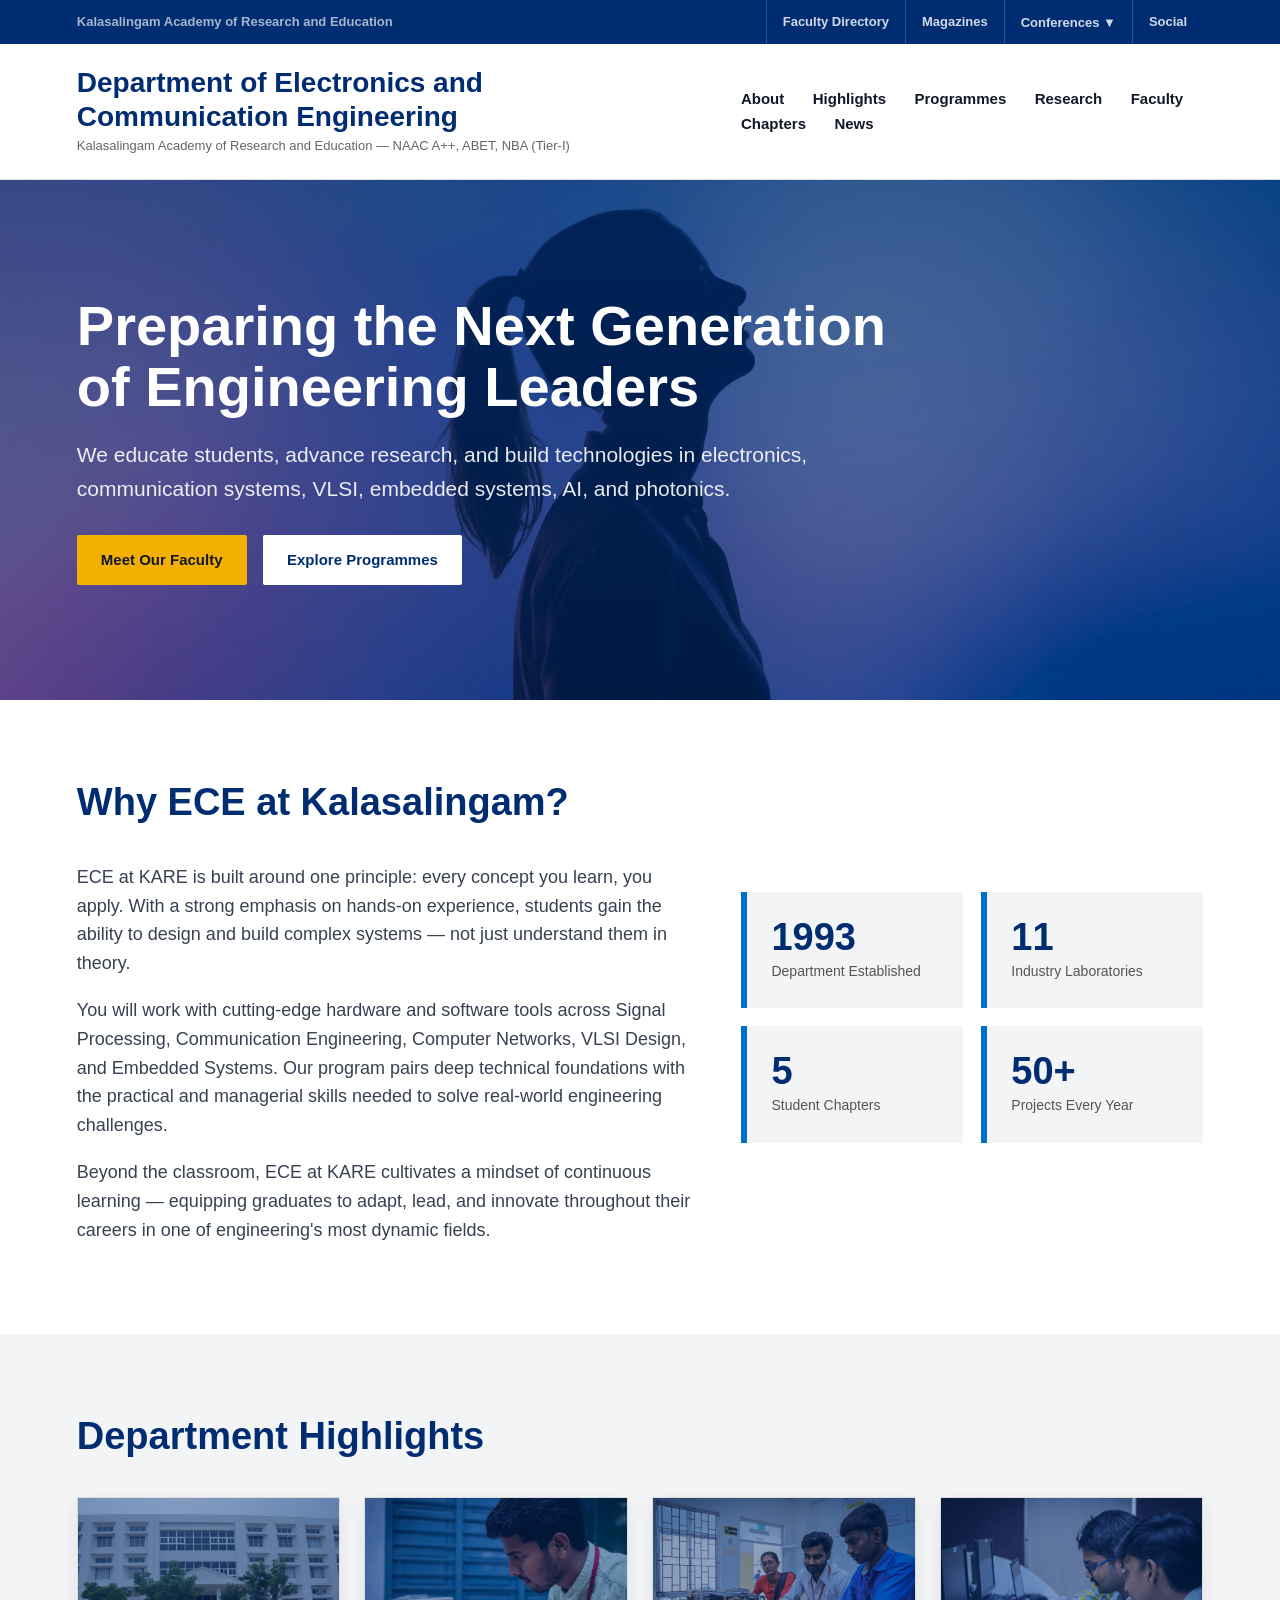
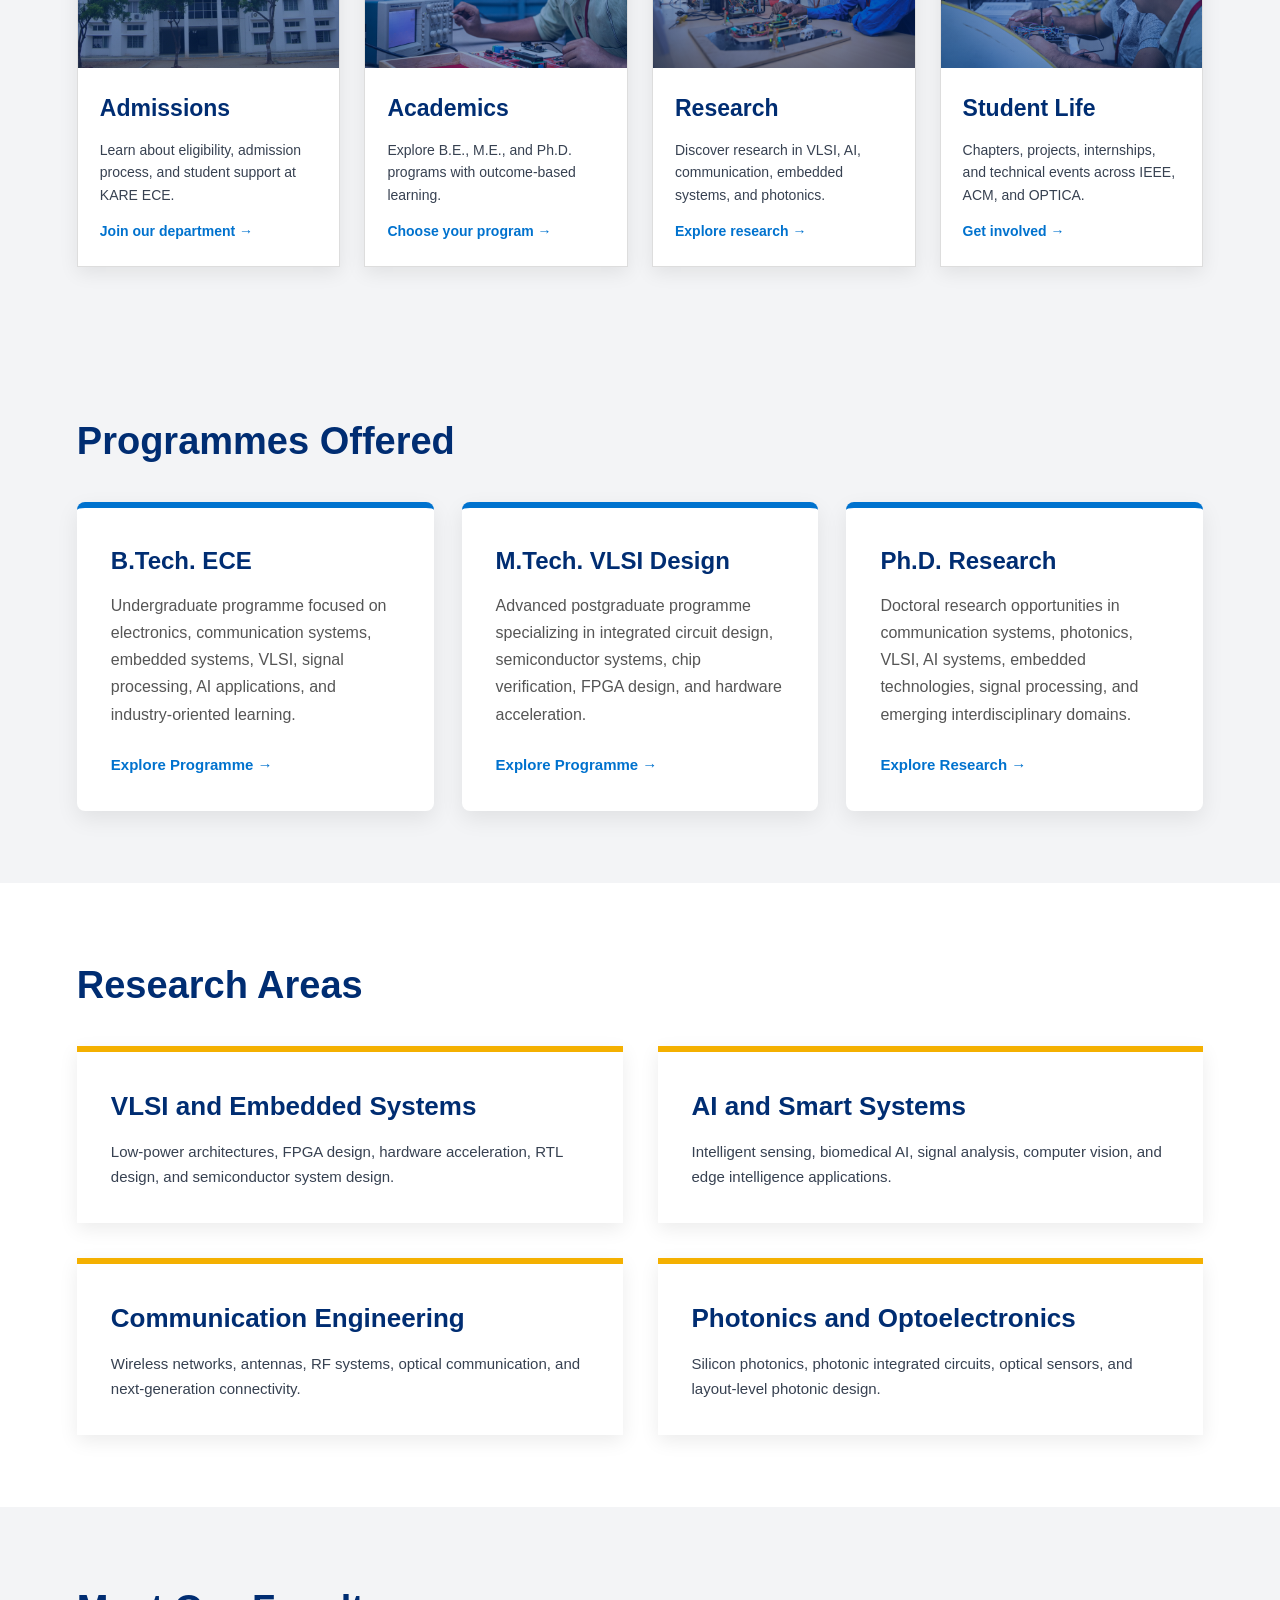
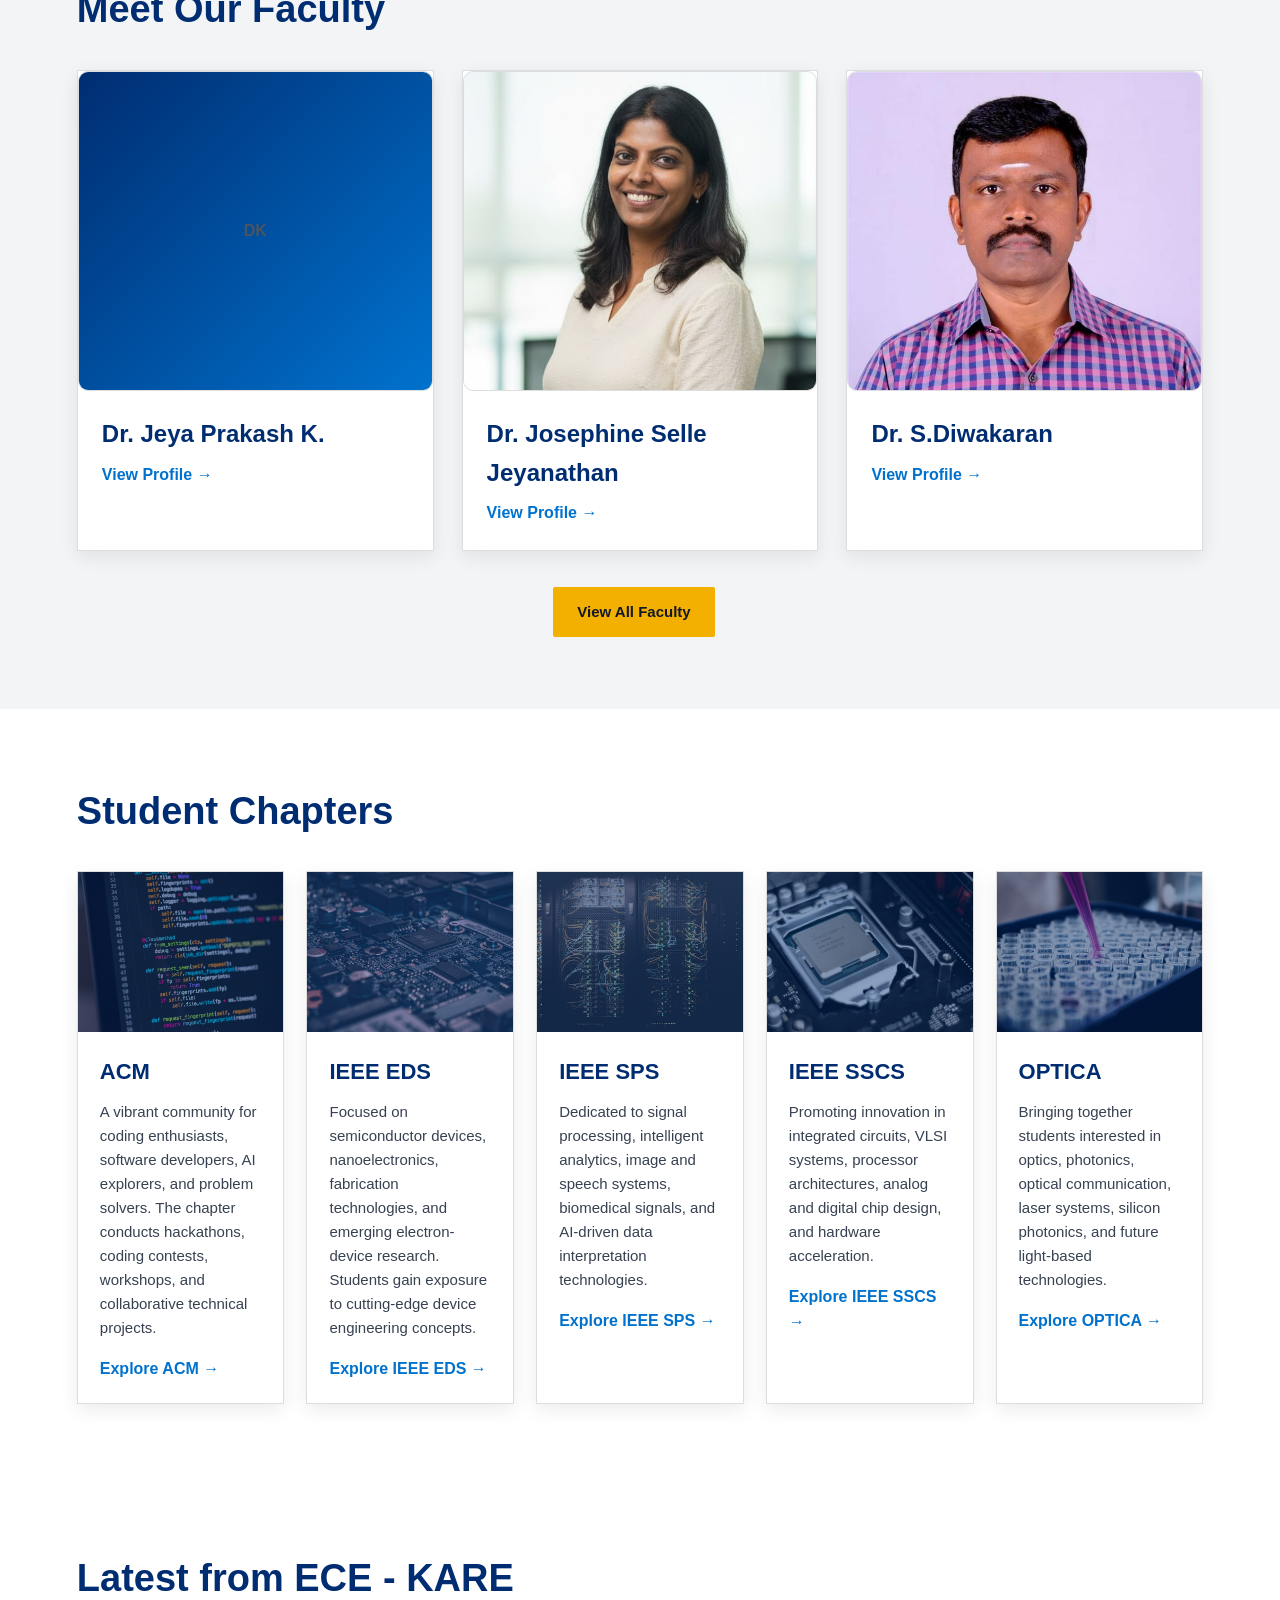
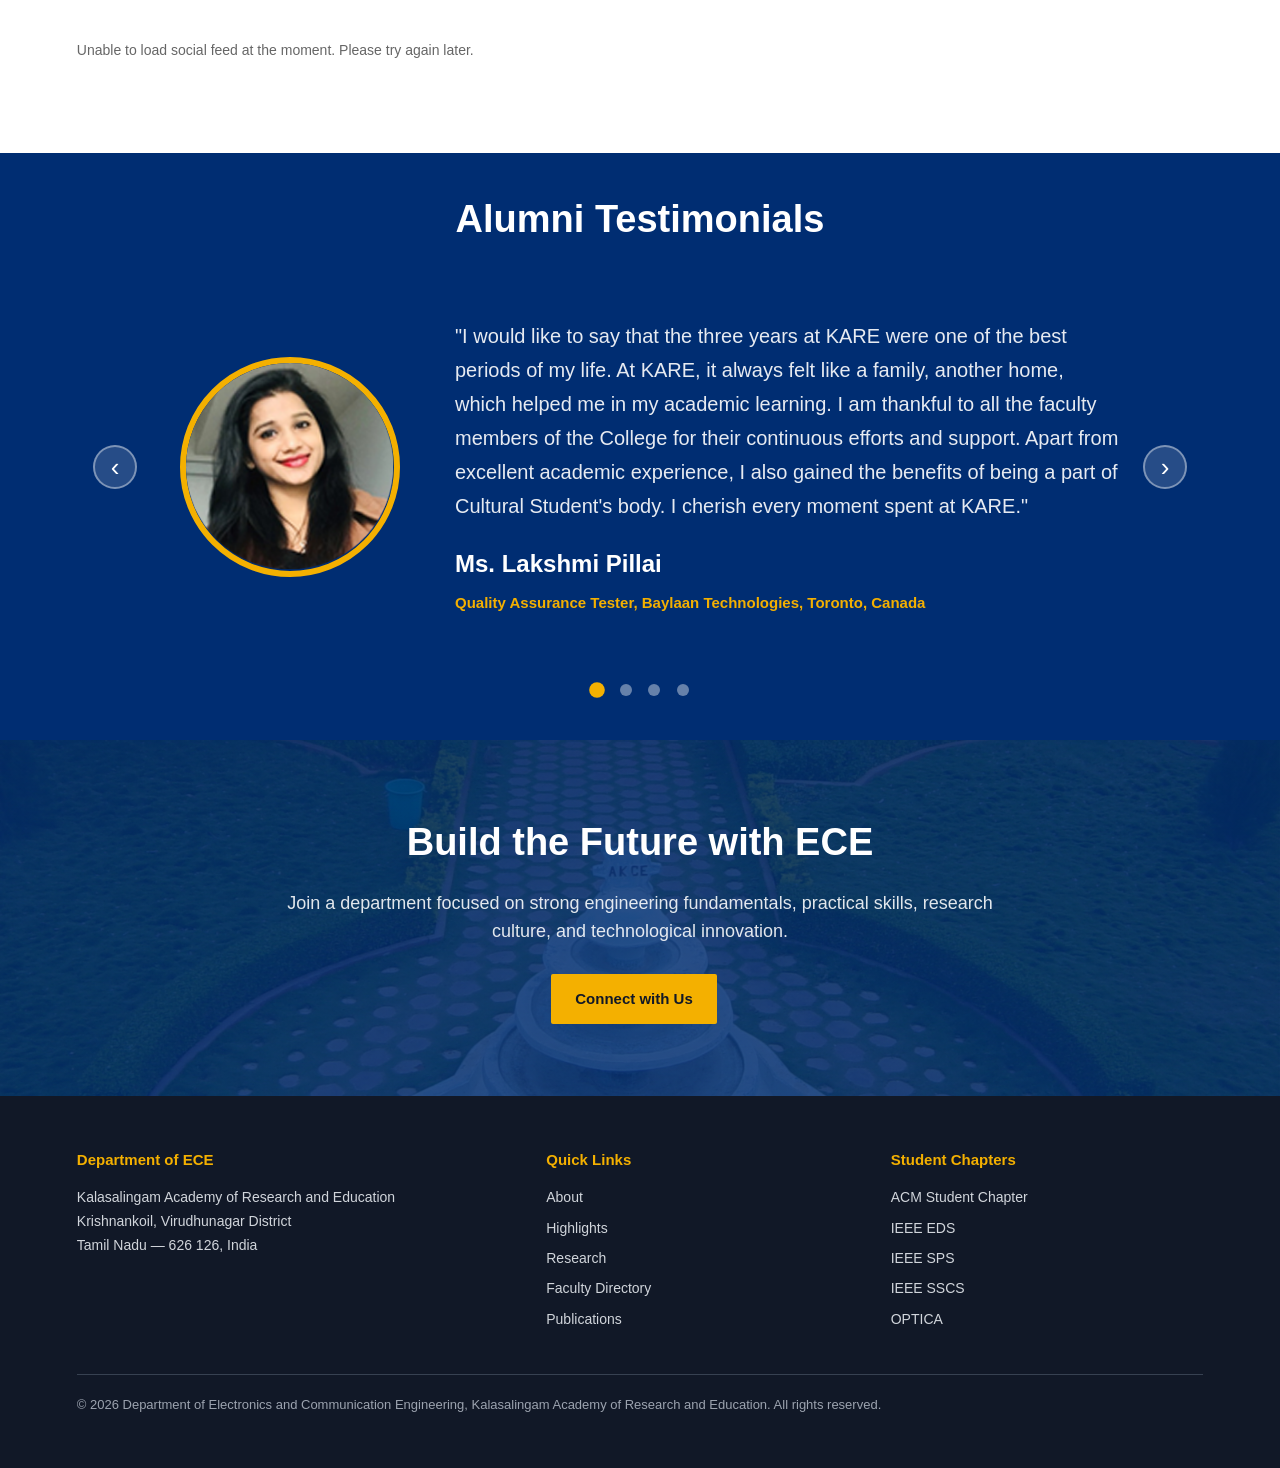
==== commit f69d8a17: "Implement local vCard QR flow, faculty/directory UI updates, and contact export fixes" ====
--- a/index.html
+++ b/index.html
@@ -34,6 +34,16 @@
     <div class="topbar-links">
       <a href="directory/">Faculty Directory</a>
       <a href="https://magazines.eceklu.in/" target="_blank" rel="noopener noreferrer">Magazines</a>
+      <div class="topbar-dropdown">
+        <button class="topbar-dropdown-btn" aria-haspopup="true" aria-expanded="false">Conferences &#9660;</button>
+        <div class="topbar-submenu" role="menu">
+          <a href="https://drive.google.com/file/d/1PoeIGBcBKkQU1iDKa0nKNNiQ-PVHzf9h/view" target="_blank" rel="noopener noreferrer" role="menuitem">ICECI 2012</a>
+          <a href="https://ncvd2014.eceklu.in/" target="_blank" rel="noopener noreferrer" role="menuitem">NCVD 2014</a>
+          <a href="https://incdad24.eceklu.in/" target="_blank" rel="noopener noreferrer" role="menuitem">INCDAD 2024</a>
+          <a href="https://smtvip.eceklu.in/" target="_blank" rel="noopener noreferrer" role="menuitem">SMTVIP 2024</a>
+          <a href="https://studentbranches.ieee.org/in-kalasalingam-ed/icfact2026/" target="_blank" rel="noopener noreferrer" role="menuitem">ICFACT 2026</a>
+        </div>
+      </div>
       <a href="https://linktr.ee/kalasalingam.ece" target="_blank" rel="noopener noreferrer">Social</a>
     </div>
   </div>
--- a/assets/css/home.css
+++ b/assets/css/home.css
@@ -122,6 +122,73 @@
 nav a.active {
   border-bottom: 2px solid var(--light-blue);
   padding-bottom: 2px;
+}
+
+/* ─── Topbar dropdown (Conferences) ──────────────────────────── */
+.topbar-dropdown {
+  position: relative;
+  display: flex;
+  align-items: stretch;
+  height: 100%;
+}
+
+.topbar-dropdown-btn {
+  background: none;
+  border: none;
+  border-left: 1px solid rgba(255, 255, 255, 0.18);
+  padding: 0 16px;
+  font-size: 13px;
+  font-weight: 600;
+  color: rgba(255, 255, 255, 0.82);
+  font-family: inherit;
+  cursor: pointer;
+  white-space: nowrap;
+  display: flex;
+  align-items: center;
+  gap: 5px;
+  transition: color 0.12s, background 0.12s;
+}
+
+.topbar-dropdown-btn:hover,
+.topbar-dropdown:hover .topbar-dropdown-btn,
+.topbar-dropdown:focus-within .topbar-dropdown-btn {
+  color: var(--white);
+  background: rgba(255, 255, 255, 0.08);
+}
+
+.topbar-submenu {
+  display: none;
+  position: absolute;
+  top: 100%;
+  right: 0;
+  background: var(--white);
+  border: 1px solid var(--border);
+  box-shadow: 0 8px 24px rgba(0, 0, 0, 0.18);
+  min-width: 170px;
+  z-index: 200;
+  padding: 6px 0;
+}
+
+.topbar-dropdown:hover .topbar-submenu,
+.topbar-dropdown:focus-within .topbar-submenu {
+  display: block;
+}
+
+.topbar-submenu a {
+  display: block;
+  padding: 10px 18px;
+  font-size: 13px;
+  font-weight: 600;
+  color: var(--dark);
+  margin-left: 0;
+  white-space: nowrap;
+  transition: background 0.1s, color 0.1s;
+}
+
+.topbar-submenu a:hover,
+.topbar-submenu a:focus-visible {
+  background: var(--gray);
+  color: var(--light-blue);
 }
 
 /* ─── Hero ───────────────────────────────────────────────────── */
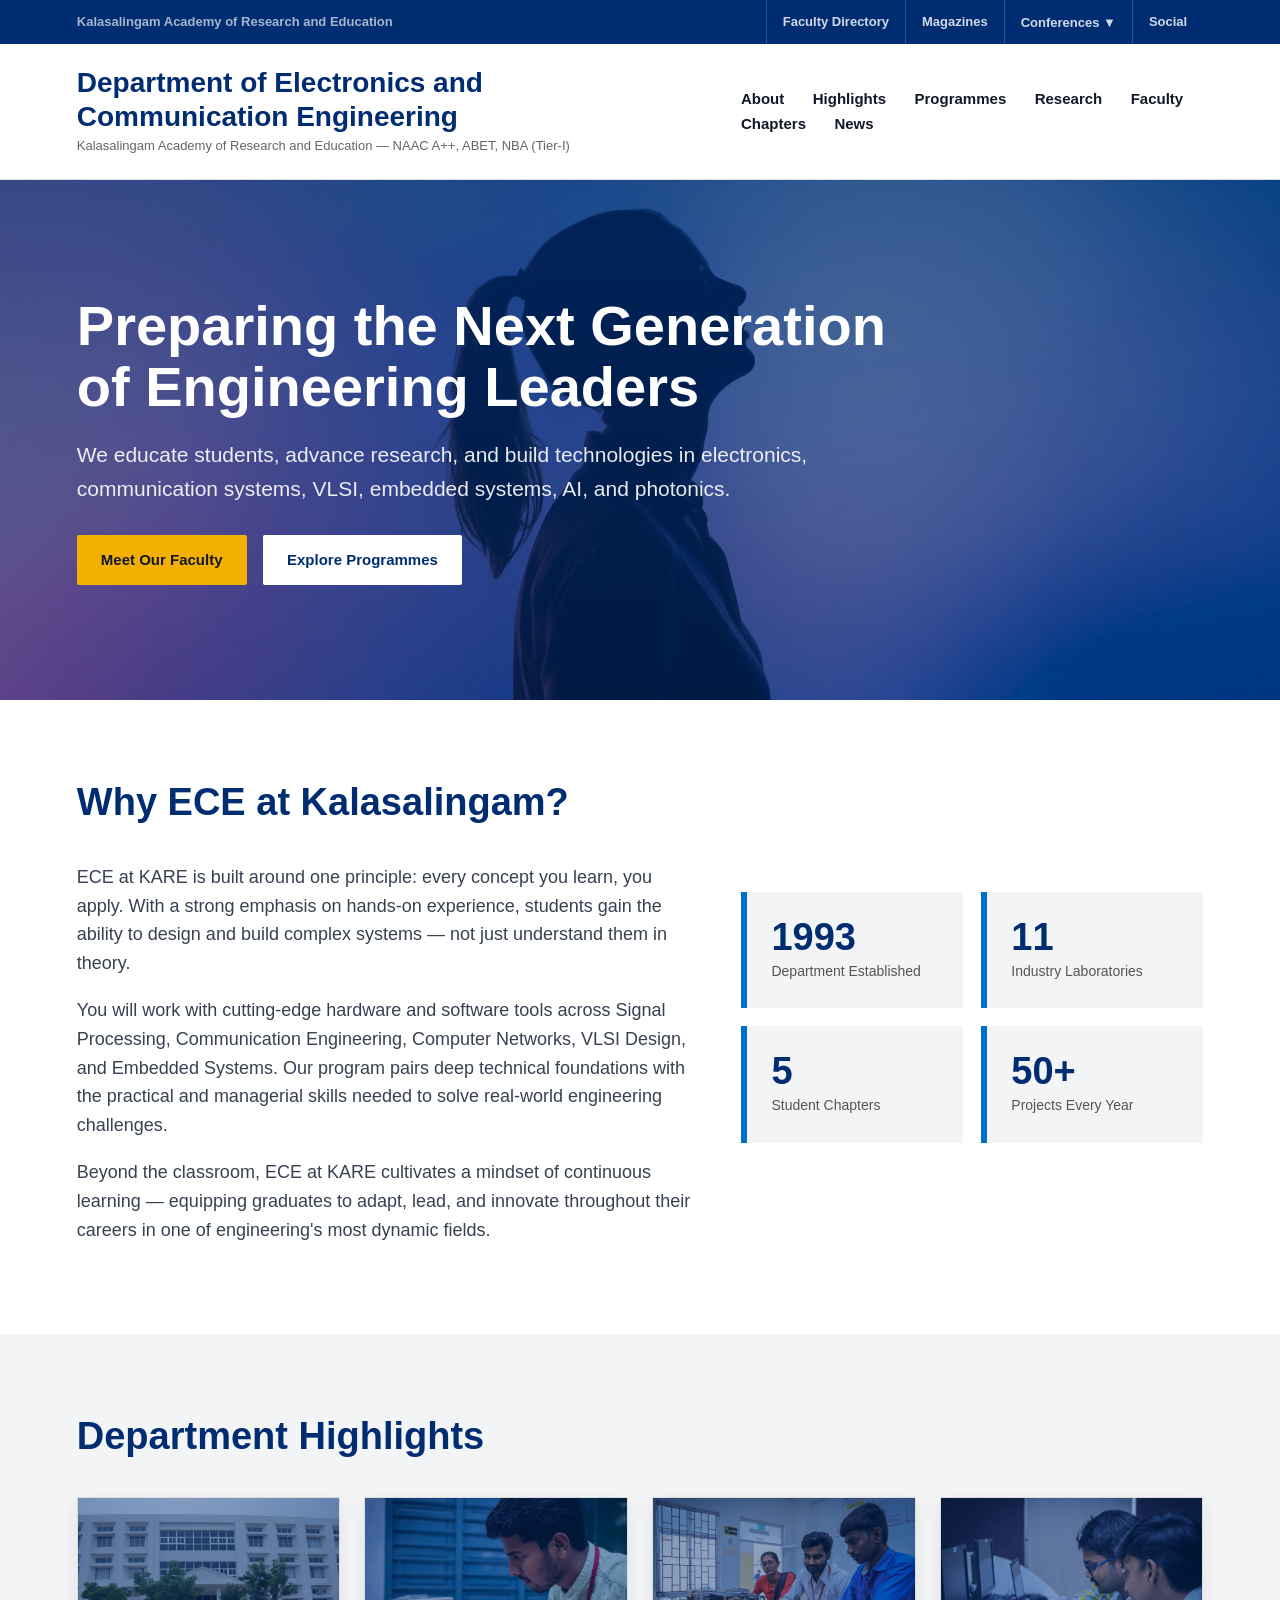
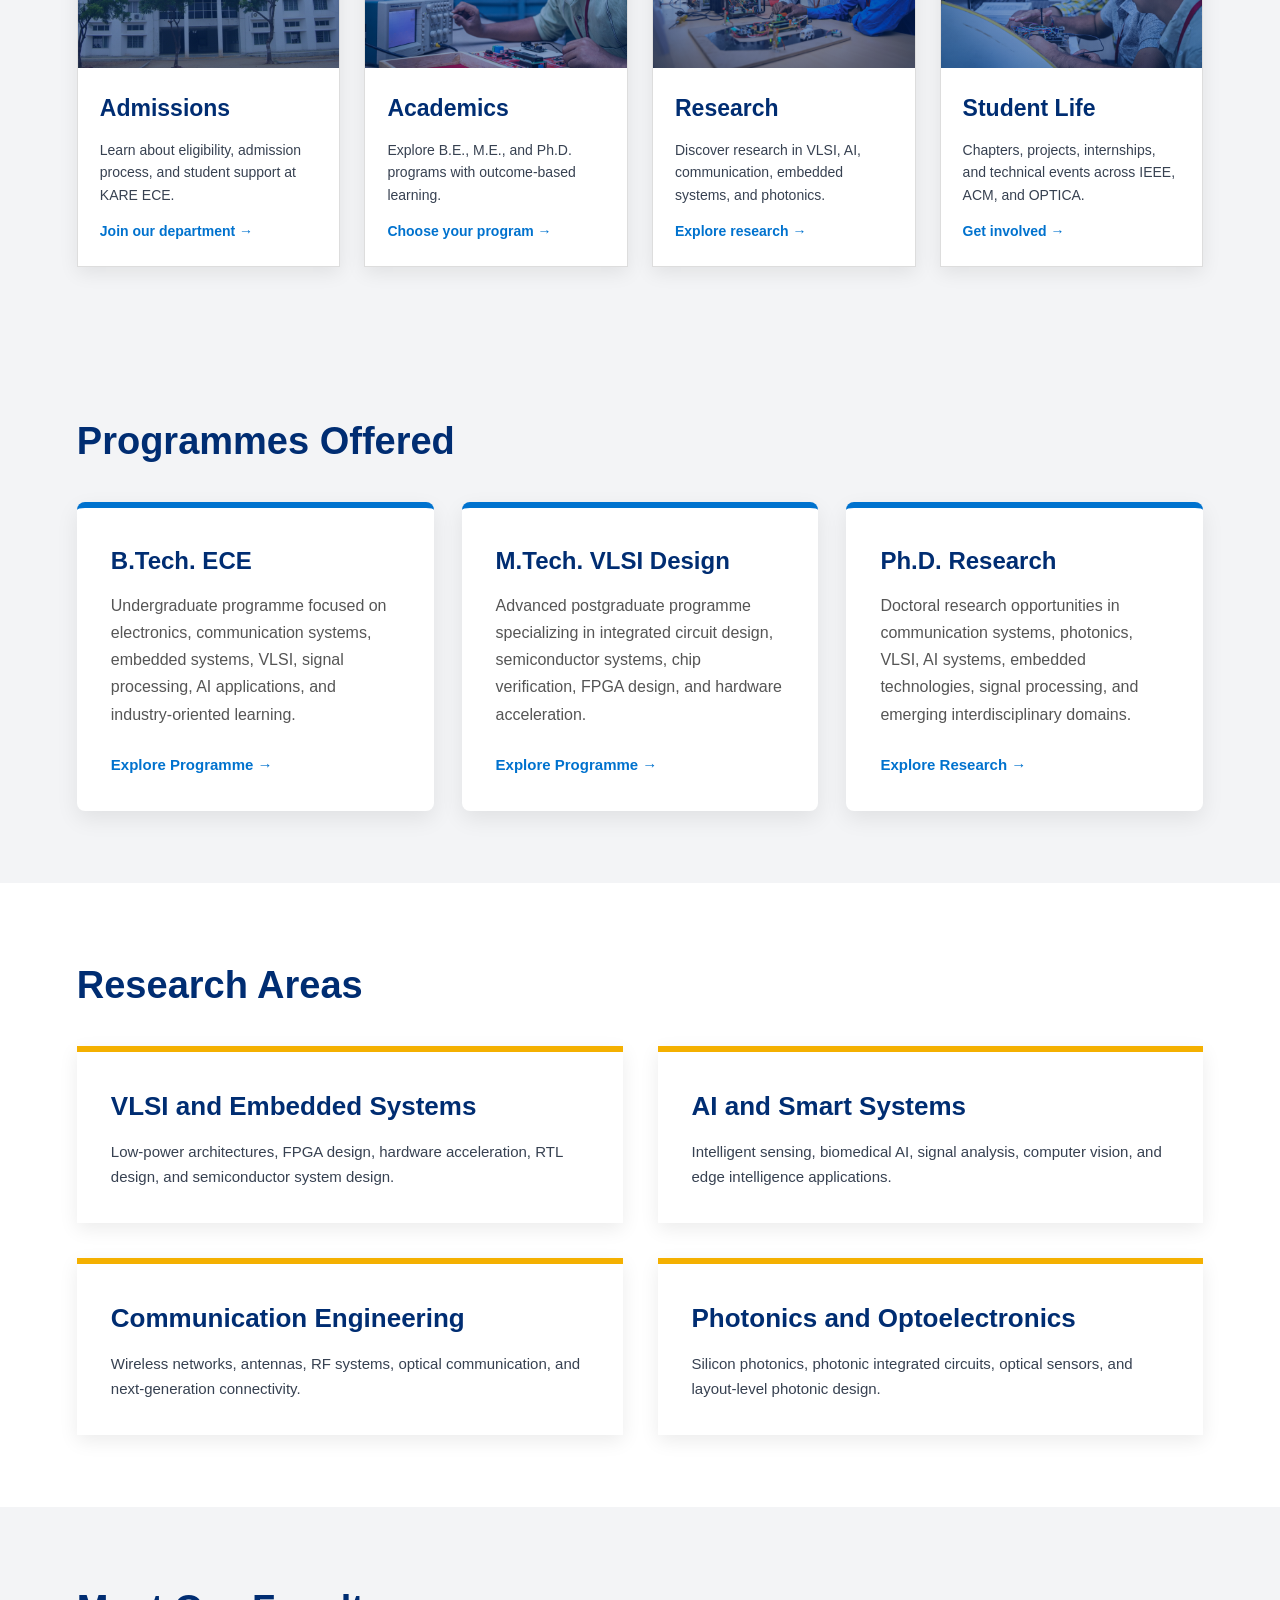
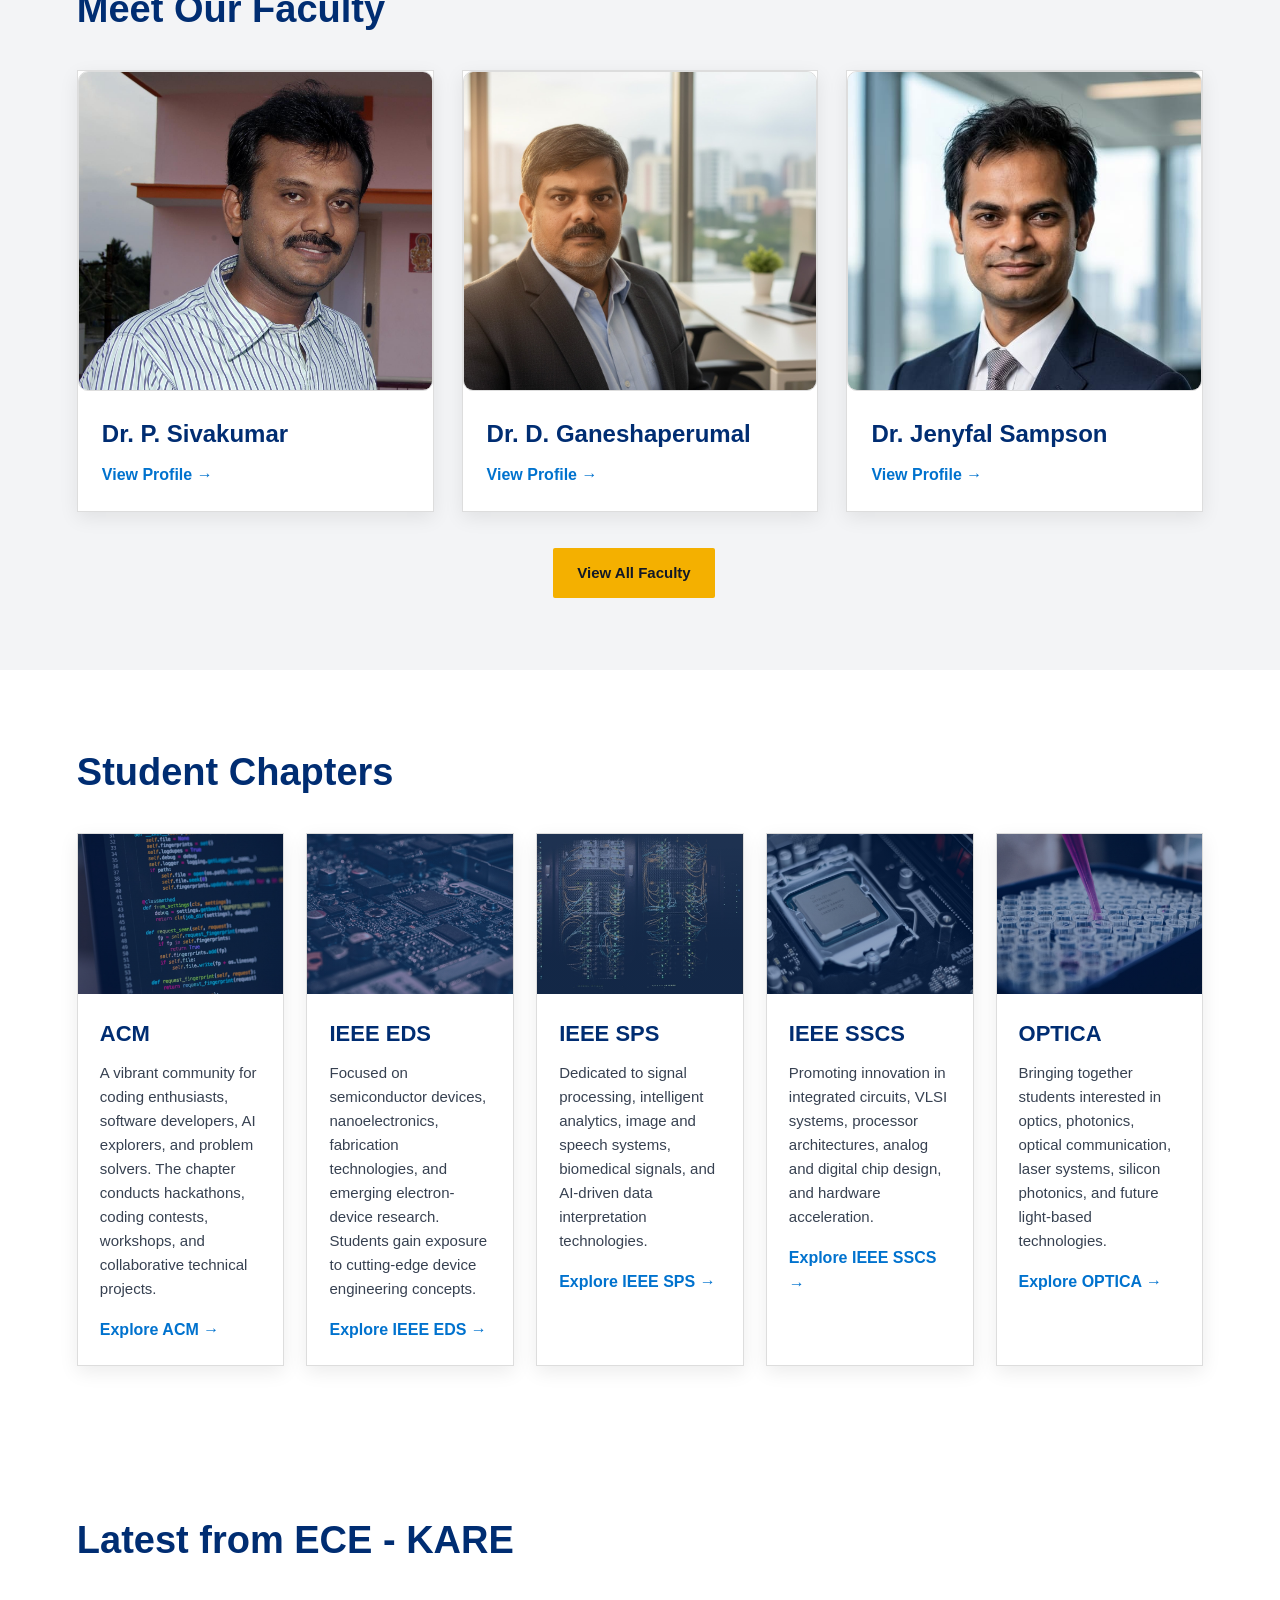
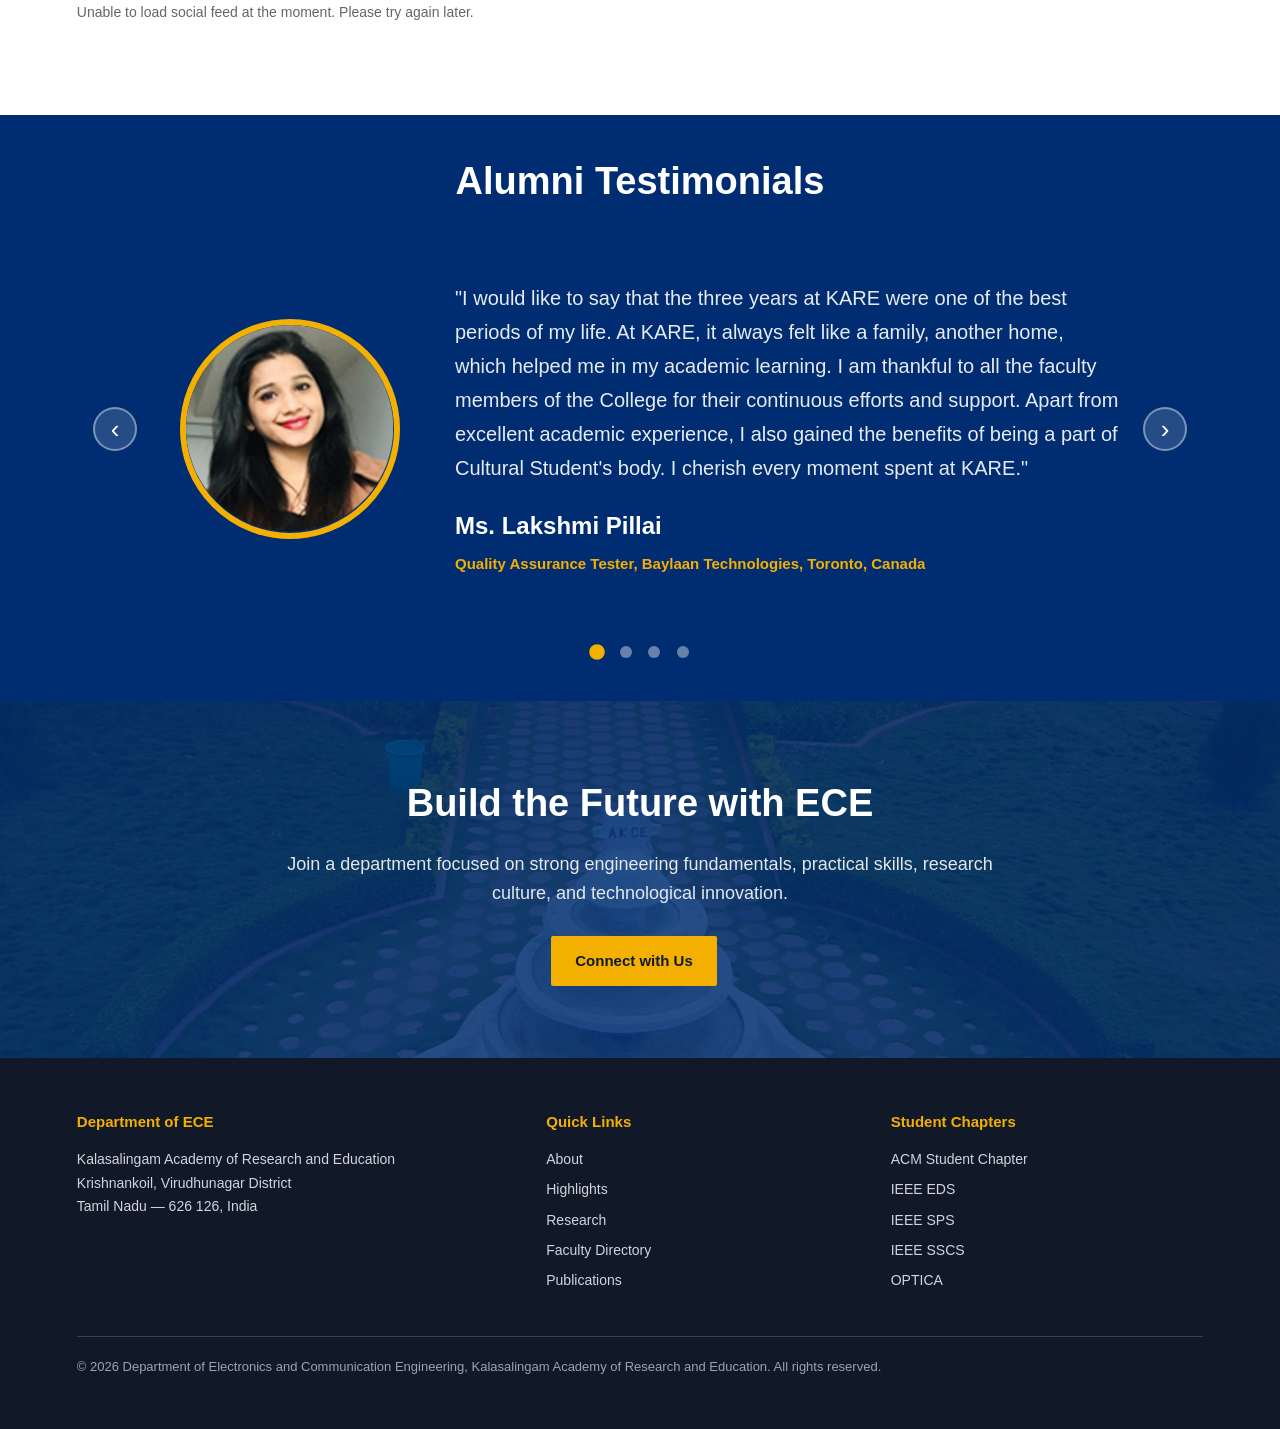
==== commit d4ec614b: "Fix directory loader fallback and update CSP/entry pages" ====
--- a/index.html
+++ b/index.html
@@ -3,7 +3,7 @@
 <head>
   <meta charset="UTF-8" />
   <meta name="viewport" content="width=device-width, initial-scale=1.0" />
-  <meta http-equiv="Content-Security-Policy" content="default-src 'self'; script-src 'self'; style-src 'self'; img-src 'self' data: https:; connect-src 'self' https://eceklu.in; frame-src https://www.youtube.com https://www.youtube-nocookie.com; object-src 'none'; base-uri 'self'; form-action 'self'">
+  <meta http-equiv="Content-Security-Policy" content="default-src 'self'; script-src 'self' https://static.cloudflareinsights.com; style-src 'self'; img-src 'self' data: https:; connect-src 'self' https://eceklu.in https://cloudflareinsights.com; frame-src https://www.youtube.com https://www.youtube-nocookie.com; object-src 'none'; base-uri 'self'; form-action 'self'">
   <meta name="referrer" content="strict-origin-when-cross-origin">
   <meta name="description" content="Department of Electronics and Communication Engineering, Kalasalingam Academy of Research and Education.">
   <title>ECE Department — Kalasalingam University</title>
